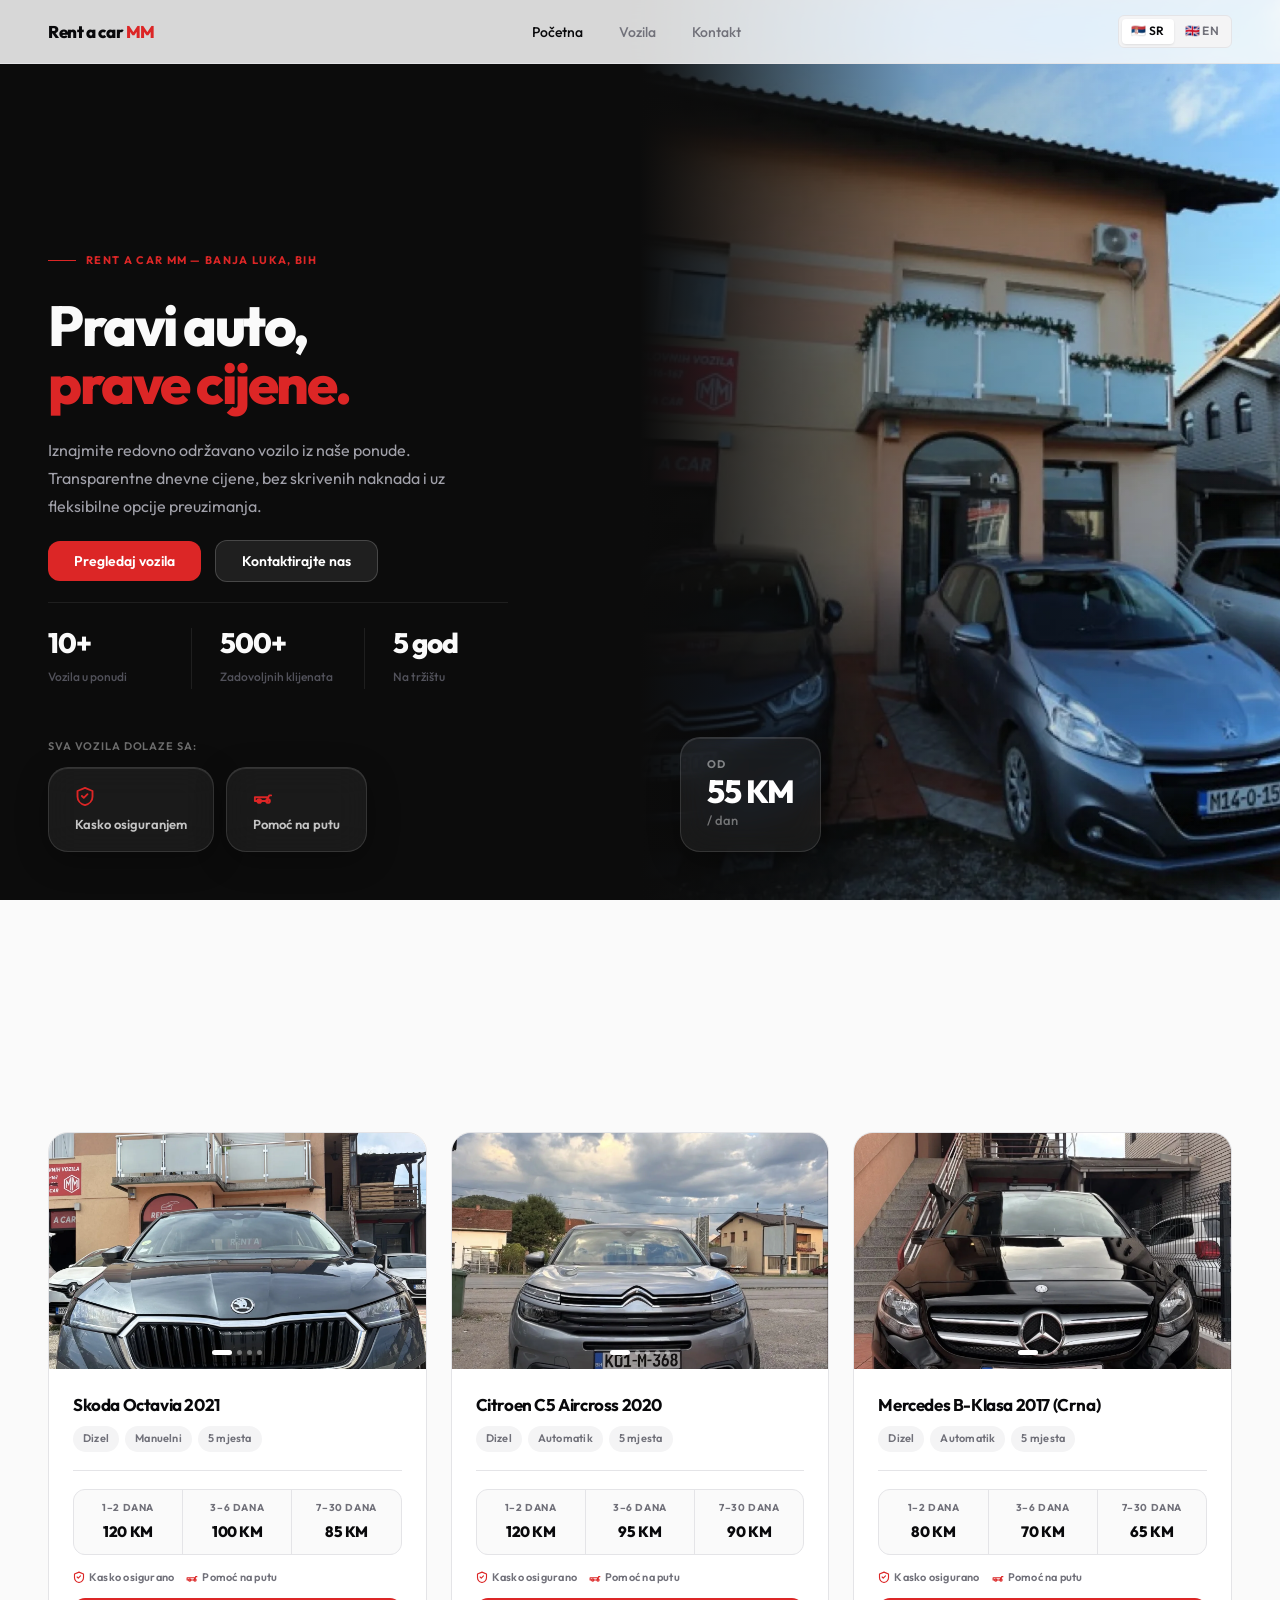
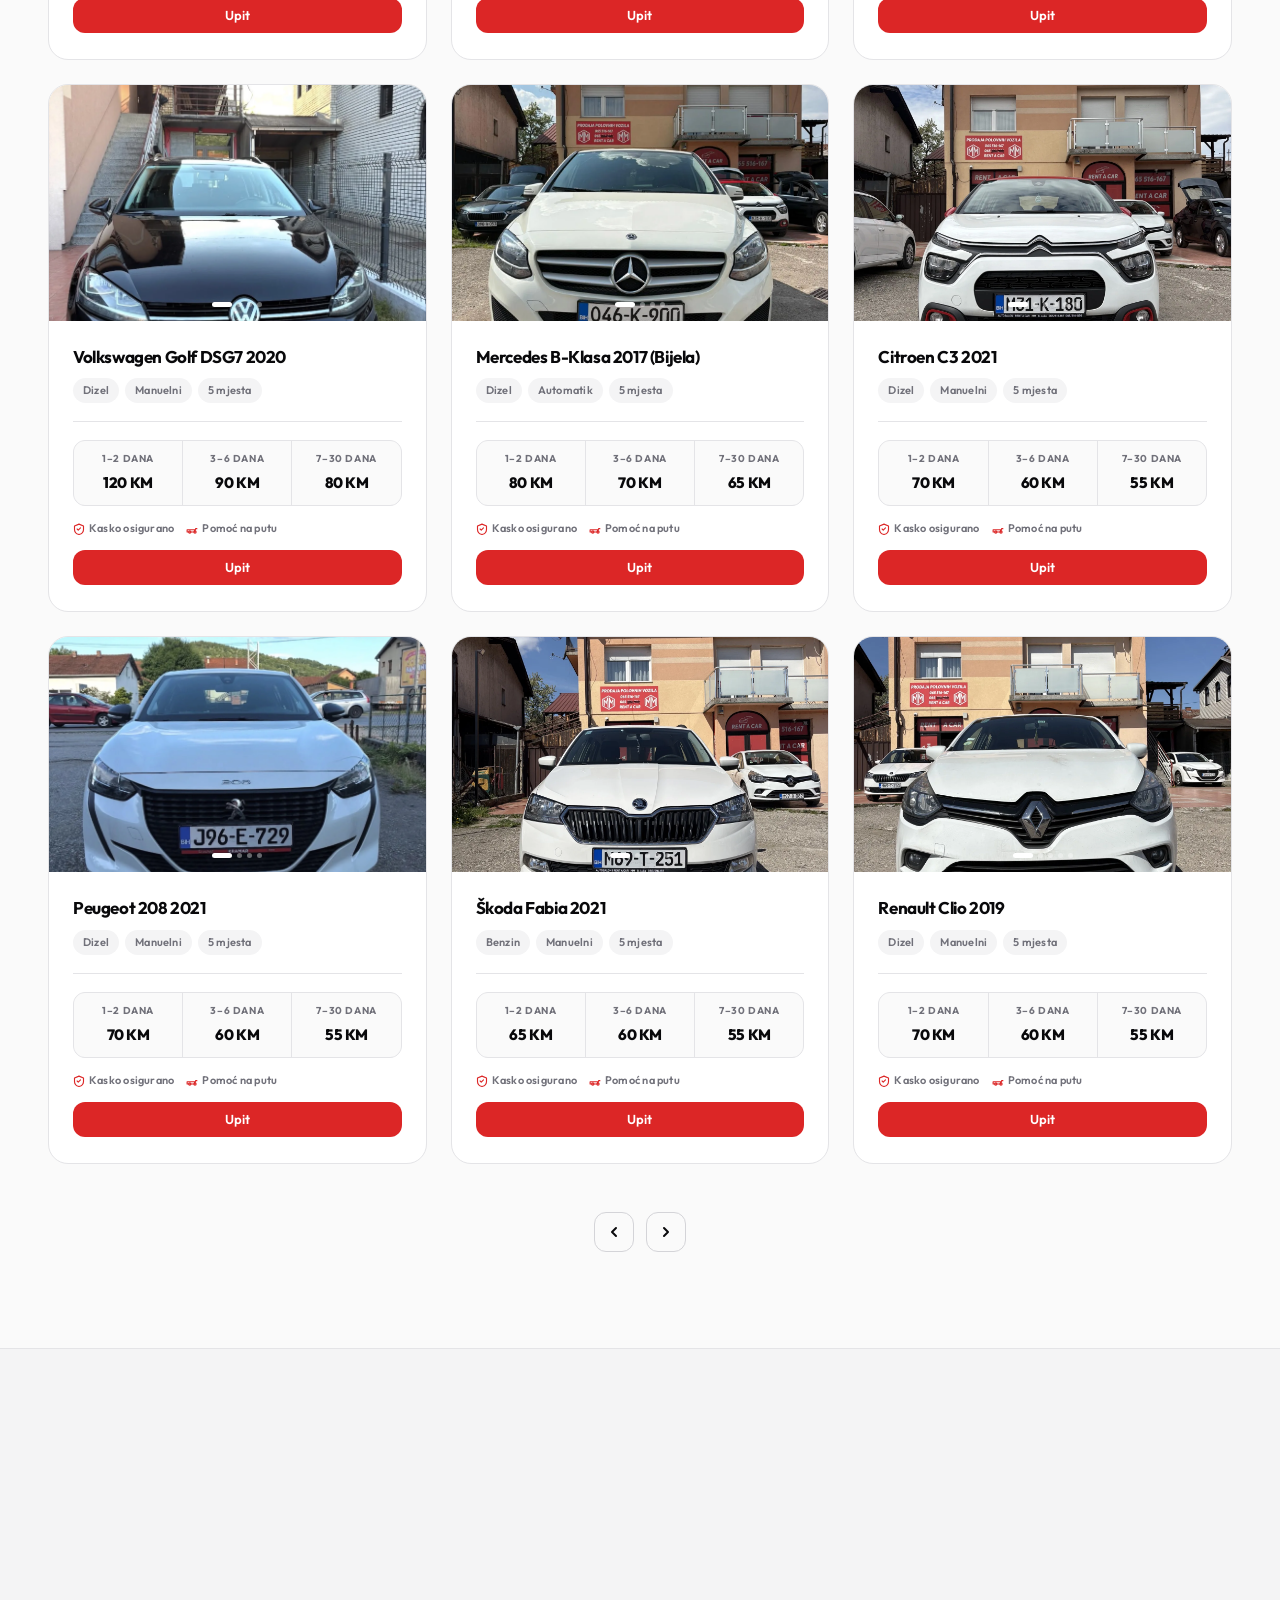
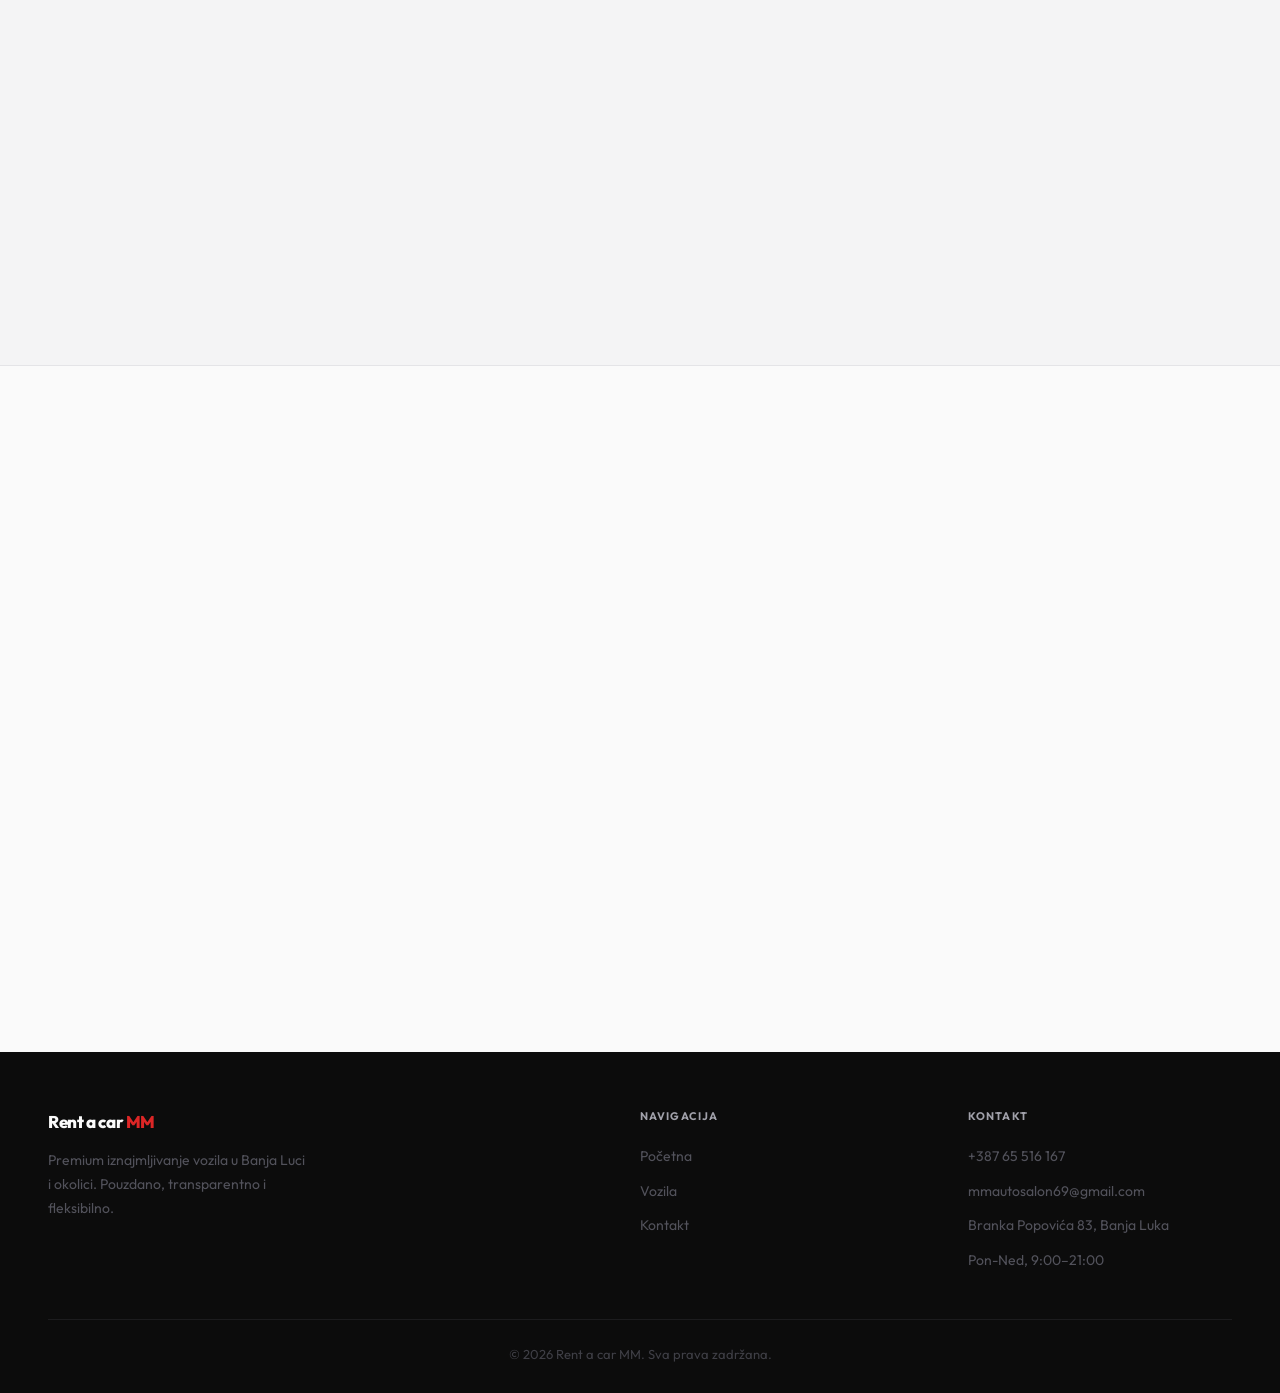
==== index.html @ f7a82578 "Optimization of the fonts. Added as a separate folder" ====
<!doctype html>
<html lang="sr">
  <head>
    <meta charset="UTF-8" />
    <meta name="viewport" content="width=device-width, initial-scale=1.0" />
    <title>Rent a car MM — Banja Luka</title>
    <link rel="icon" href="images/favicon.png" type="image/png" />
    <link rel="apple-touch-icon" href="images/favicon.png" />
    <link rel="preload" as="image" href="images/hero.webp" fetchpriority="high" />
    <meta name="description" content="Iznajmite auto u Banja Luci uz Rent a car MM. Pouzdana vozila, transparentne dnevne cijene, bez skrivenih naknada. Pozovite +387 65 516 167." />
    <meta name="robots" content="index, follow" />
    <link rel="canonical" href="https://milorad-kecman.github.io/rentacar/" />
    <meta property="og:type" content="website" />
    <meta property="og:url" content="https://milorad-kecman.github.io/rentacar/" />
    <meta property="og:title" content="Rent a car MM — Banja Luka" />
    <meta property="og:description" content="Iznajmite auto u Banja Luci. Pouzdana vozila, transparentne dnevne cijene, bez skrivenih naknada." />
    <meta property="og:image" content="https://milorad-kecman.github.io/rentacar/images/hero.jpg" />
    <meta property="og:image:width" content="1200" />
    <meta property="og:image:height" content="630" />
    <meta property="og:image:alt" content="Rent a car MM — Banja Luka" />
    <meta property="og:locale" content="sr_BA" />
    <meta name="twitter:card" content="summary_large_image" />
    <meta name="twitter:title" content="Rent a car MM — Banja Luka" />
    <meta name="twitter:description" content="Iznajmite auto u Banja Luci. Pouzdana vozila, transparentne dnevne cijene, bez skrivenih naknada." />
    <meta name="twitter:image" content="https://milorad-kecman.github.io/rentacar/images/hero.jpg" />
    <link rel="preload" as="font" type="font/woff2" href="fonts/outfit-latin.woff2" crossorigin />
    <link rel="preload" as="font" type="font/woff2" href="fonts/outfit-latin-ext.woff2" crossorigin />
    <link rel="stylesheet" href="style.css" />
    <script type="application/ld+json">
    {
      "@context": "https://schema.org",
      "@type": "LocalBusiness",
      "name": "Rent a car MM",
      "url": "https://milorad-kecman.github.io/rentacar/",
      "telephone": "+38765516167",
      "email": "mmautosalon69@gmail.com",
      "address": {
        "@type": "PostalAddress",
        "streetAddress": "Branka Popovića 83",
        "addressLocality": "Banja Luka",
        "addressCountry": "BA"
      },
      "openingHours": "Mo-Sa 08:00-20:00",
      "priceRange": "$$",
      "description": "Iznajmljivanje automobila u Banja Luci. Pouzdana vozila, transparentne dnevne cijene, bez skrivenih naknada."
    }
    </script>
  </head>
  <body>
    <!-- ============ NAVBAR ============ -->
    <nav class="navbar">
      <div class="container nav-inner">
        <a href="index.html" class="nav-logo">Rent a car <span>MM</span></a>

        <ul class="nav-links" id="navLinks">
          <li>
            <a href="index.html" class="active" data-i18n="nav_home">Početna</a>
          </li>
          <li><a href="#vozila" data-i18n="nav_cars">Vozila</a></li>
          <li><a href="#contact" data-i18n="nav_contact">Kontakt</a></li>
        </ul>

        <div class="nav-actions">
          <div class="lang-switcher" role="group" aria-label="Language / Jezik">
            <button class="lang-btn active" data-lang="sr" aria-pressed="true">
              🇷🇸 SR
            </button>
            <button class="lang-btn" data-lang="en" aria-pressed="false">
              🇬🇧 EN
            </button>
          </div>
          <button class="nav-toggle" id="navToggle" aria-label="Otvori meni">
            <span></span><span></span><span></span>
          </button>
        </div>
      </div>
    </nav>

    <!-- ============ HERO — SPLIT SCREEN ============ -->
    <section class="hero">
      <div class="hero-left">
        <div class="hero-content">
          <span class="hero-eyebrow" data-i18n="hero_eyebrow"
            >Rent a car MM — Banja Luka, BiH</span
          >
          <h1>
            <span data-i18n="hero_title_1">Pravi auto,</span><br />
            <em data-i18n="hero_title_2">prave cijene.</em>
          </h1>
          <p class="hero-desc" data-i18n="hero_desc">
            Iznajmite vozilo iz naše dobro održavane flote. Transparentne dnevne
            cijene, bez skrivenih naknada i uz fleksibilne opcije preuzimanja.
          </p>
          <div class="hero-actions">
            <a href="#vozila" class="btn btn-primary" data-i18n="hero_btn_fleet"
              >Pregledaj vozila</a
            >
            <a
              href="#contact"
              class="btn btn-ghost"
              data-i18n="hero_btn_contact"
              >Kontaktirajte nas</a
            >
          </div>
          <div class="hero-stats">
            <div class="stat-item">
              <strong>10+</strong>
              <span data-i18n="hero_stat_vehicles">Vozila u ponudi.</span>
            </div>
            <div class="stat-item">
              <strong>500+</strong>
              <span data-i18n="hero_stat_clients">Zadovoljnih klijenata</span>
            </div>
            <div class="stat-item">
              <strong>5 god</strong>
              <span data-i18n="hero_stat_experience">Na tržištu</span>
            </div>
          </div>
          <div class="hero-trust-badges">
            <p class="hero-trust-label" data-i18n="incl_label">
              Sva vozila dolaze sa:
            </p>
            <div class="hero-trust-cards">
              <div class="hero-trust-badge">
                <svg
                  viewBox="0 0 16 16"
                  fill="none"
                  stroke="currentColor"
                  stroke-width="1.5"
                  stroke-linecap="round"
                  stroke-linejoin="round"
                  aria-hidden="true"
                >
                  <path
                    d="M8 1.5L2 4v4.5c0 3.2 2.5 5.9 6 6.8 3.5-.9 6-3.6 6-6.8V4L8 1.5z"
                  />
                  <path d="M5.5 8l1.5 1.5 3-3" />
                </svg>
                <span data-i18n="incl_insurance">Kasko osiguranjem</span>
              </div>
              <div class="hero-trust-badge">
                <svg
                  viewBox="0 0 16 16"
                  fill="none"
                  stroke="currentColor"
                  stroke-width="1.5"
                  stroke-linecap="round"
                  stroke-linejoin="round"
                  aria-hidden="true"
                >
                  <circle cx="5" cy="12" r="1.5" />
                  <circle cx="12" cy="12" r="1.5" />
                  <path d="M1.5 9h10l.5 3H1.5V9z" />
                  <path d="M11.5 10.5L13 7.5h1.5" />
                </svg>
                <span data-i18n="incl_roadside">Pomoć na putu</span>
              </div>
            </div>
          </div>
        </div>
      </div>

      <div class="hero-right">
        <img
          src="images/hero.webp"
          alt="Premium vozila za iznajmljivanje"
          loading="eager"
          fetchpriority="high"
        />
        <div class="hero-right-overlay"></div>
        <div class="hero-badge">
          <span class="badge-from" data-i18n="hero_badge_from">od</span>
          <span class="badge-price">55 KM</span>
          <span class="badge-per" data-i18n="hero_badge_per">&nbsp;/ dan</span>
        </div>
      </div>
    </section>

    <!-- ============ FLEET — ALL VEHICLES ============ -->
    <section class="section featured" id="vozila">
      <div class="container">
        <div class="section-head" data-reveal>
          <div class="section-head-left">
            <span class="eyebrow" data-i18n="featured_eyebrow">Vozila</span>
            <h2 data-i18n="featured_heading">Naša vozila</h2>
          </div>
        </div>

        <div class="fleet-grid" id="featuredGrid">
          <!-- 1: Audi A4 -->
          <div class="car-card" data-tags="diesel manual">
            <div class="car-slider" data-slider>
              <img
                src="images/skoda-octavia/skoda_prednja.webp"
                alt="Skoda prednja"
                class="active"
                loading="lazy"
              />
              <img
                src="images/skoda-octavia/skoda_naslovna.webp"
                alt="Skoda naslovna"
                loading="lazy"
              />
              <img
                src="images/skoda-octavia/skoda_zadnja.webp"
                alt="Skoda zadnja"
                loading="lazy"
              />
              <img
                src="images/skoda-octavia/skoda_unutrasnjost.webp"
                alt="Skoda unutrašnjost"
                loading="lazy"
              />
              <button class="slider-btn prev" aria-label="Prethodna">
                &#8249;
              </button>
              <button class="slider-btn next" aria-label="Sljedeća">
                &#8250;
              </button>
              <div class="slider-dots">
                <button class="slider-dot active" aria-label="Slajd 1"></button>
                <button class="slider-dot" aria-label="Slajd 2"></button>
                <button class="slider-dot" aria-label="Slajd 3"></button>
                <button class="slider-dot" aria-label="Slajd 4"></button>
              </div>
            </div>
            <div class="car-body">
              <h3 class="car-name">Skoda Octavia 2021</h3>
              <div class="car-meta">
                <span class="car-tag" data-i18n="tag_diesel">Dizel</span>
                <span class="car-tag" data-i18n="tag_manual">Manuelni</span>
                <span class="car-tag" data-i18n="tag_seats">5 mjesta</span>
              </div>
              <div class="car-footer">
                <div class="car-pricing">
                  <div class="price-tier">
                    <span class="price-tier-days" data-i18n="price_1_2"
                      >1–2 dana</span
                    ><span class="price-tier-price">120 KM</span>
                  </div>
                  <div class="price-tier">
                    <span class="price-tier-days" data-i18n="price_3_6"
                      >3–6 dana</span
                    ><span class="price-tier-price">100 KM</span>
                  </div>
                  <div class="price-tier">
                    <span class="price-tier-days" data-i18n="price_7_30"
                      >7–30 dana</span
                    ><span class="price-tier-price">85 KM</span>
                  </div>
                </div>

                <div class="car-inclusions">
                  <span class="car-inclusion"
                    ><svg
                      viewBox="0 0 16 16"
                      fill="none"
                      stroke="currentColor"
                      stroke-width="1.5"
                      stroke-linecap="round"
                      stroke-linejoin="round"
                      aria-hidden="true"
                    >
                      <path
                        d="M8 1.5L2 4v4.5c0 3.2 2.5 5.9 6 6.8 3.5-.9 6-3.6 6-6.8V4L8 1.5z"
                      />
                      <path d="M5.5 8l1.5 1.5 3-3" /></svg
                    ><span data-i18n="vehicle_incl_insurance"
                      >Kasko osigurano</span
                    ></span
                  >
                  <span class="car-inclusion"
                    ><svg
                      viewBox="0 0 16 16"
                      fill="none"
                      stroke="currentColor"
                      stroke-width="1.5"
                      stroke-linecap="round"
                      stroke-linejoin="round"
                      aria-hidden="true"
                    >
                      <circle cx="5" cy="12" r="1.5" />
                      <circle cx="12" cy="12" r="1.5" />
                      <path d="M1.5 9h10l.5 3H1.5V9z" />
                      <path d="M11.5 10.5L13 7.5h1.5" /></svg
                    ><span data-i18n="incl_roadside">Pomoć na putu</span></span
                  >
                </div>
                <button
                  class="btn btn-primary inquire-btn"
                  data-car="Skoda Octavia 2021"
                  data-i18n="tag_inquiry"
                >
                  Upit
                </button>
              </div>
            </div>
          </div>

          <!-- 2: Citroen C5 Aircross -->
          <div class="car-card" data-tags="diesel automatic">
            <div class="car-slider" data-slider>
              <img
                src="images/citroen-c5-aircross/citroen-prednja.webp"
                alt="Citroen C5 Aircross prednja"
                class="active"
                loading="lazy"
              />
              <img
                src="images/citroen-c5-aircross/citroen-bocna.webp"
                alt="Citroen C5 Aircross bočna"
                loading="lazy"
              />
              <img
                src="images/citroen-c5-aircross/citroen-bocna2.webp"
                alt="Citroen C5 Aircross bočna 2"
                loading="lazy"
              />
              <img
                src="images/citroen-c5-aircross/citroen-zadnja.webp"
                alt="Citroen C5 Aircross zadnja"
                loading="lazy"
              />
              <img
                src="images/citroen-c5-aircross/citroen-unutrasnja.webp"
                alt="Citroen C5 Aircross unutrašnjost"
                loading="lazy"
              />
              <button class="slider-btn prev" aria-label="Prethodna">
                &#8249;
              </button>
              <button class="slider-btn next" aria-label="Sljedeća">
                &#8250;
              </button>
              <div class="slider-dots">
                <button class="slider-dot active" aria-label="Slajd 1"></button>
                <button class="slider-dot" aria-label="Slajd 2"></button>
                <button class="slider-dot" aria-label="Slajd 3"></button>
                <button class="slider-dot" aria-label="Slajd 4"></button>
                <button class="slider-dot" aria-label="Slajd 5"></button>
              </div>
            </div>
            <div class="car-body">
              <h3 class="car-name">Citroen C5 Aircross 2020</h3>
              <div class="car-meta">
                <span class="car-tag" data-i18n="tag_diesel">Dizel</span>
                <span class="car-tag" data-i18n="tag_automatic">Automatik</span>
                <span class="car-tag" data-i18n="tag_seats">5 mjesta</span>
              </div>
              <div class="car-footer">
                <div class="car-pricing">
                  <div class="price-tier">
                    <span class="price-tier-days" data-i18n="price_1_2"
                      >1–2 dana</span
                    ><span class="price-tier-price">120 KM</span>
                  </div>
                  <div class="price-tier">
                    <span class="price-tier-days" data-i18n="price_3_6"
                      >3–6 dana</span
                    ><span class="price-tier-price">95 KM</span>
                  </div>
                  <div class="price-tier">
                    <span class="price-tier-days" data-i18n="price_7_30"
                      >7–30 dana</span
                    ><span class="price-tier-price">90 KM</span>
                  </div>
                </div>

                <div class="car-inclusions">
                  <span class="car-inclusion"
                    ><svg
                      viewBox="0 0 16 16"
                      fill="none"
                      stroke="currentColor"
                      stroke-width="1.5"
                      stroke-linecap="round"
                      stroke-linejoin="round"
                      aria-hidden="true"
                    >
                      <path
                        d="M8 1.5L2 4v4.5c0 3.2 2.5 5.9 6 6.8 3.5-.9 6-3.6 6-6.8V4L8 1.5z"
                      />
                      <path d="M5.5 8l1.5 1.5 3-3" /></svg
                    ><span data-i18n="vehicle_incl_insurance"
                      >Kasko osigurano</span
                    ></span
                  >
                  <span class="car-inclusion"
                    ><svg
                      viewBox="0 0 16 16"
                      fill="none"
                      stroke="currentColor"
                      stroke-width="1.5"
                      stroke-linecap="round"
                      stroke-linejoin="round"
                      aria-hidden="true"
                    >
                      <circle cx="5" cy="12" r="1.5" />
                      <circle cx="12" cy="12" r="1.5" />
                      <path d="M1.5 9h10l.5 3H1.5V9z" />
                      <path d="M11.5 10.5L13 7.5h1.5" /></svg
                    ><span data-i18n="incl_roadside">Pomoć na putu</span></span
                  >
                </div>
                <button
                  class="btn btn-primary inquire-btn"
                  data-car="Citroen C5 Aircross 2020"
                  data-i18n="tag_inquiry"
                >
                  Upit
                </button>
              </div>
            </div>
          </div>

          <!-- 3: Mercedes B-Klasa -->
          <div class="car-card" data-tags="diesel automatic">
            <div class="car-slider" data-slider>
              <img
                src="images/mercedes-b-klasa-crna/mercedes-crna-naslovna.webp"
                alt="Mercedes B-Klasa naslovna"
                class="active"
                loading="lazy"
              />
              <img
                src="images/mercedes-b-klasa-crna/mercedes-crna-bocna.webp"
                alt="Mercedes B-Klasa bočna"
                loading="lazy"
              />
              <img
                src="images/mercedes-b-klasa-crna/mercedes-crna-zadnja.webp"
                alt="Mercedes B-Klasa zadnja"
                loading="lazy"
              />
              <img
                src="images/mercedes-b-klasa-crna/mercedes-crna-unutrasnjost.webp"
                alt="Mercedes B-Klasa unutrašnjost"
                loading="lazy"
              />
              <button class="slider-btn prev" aria-label="Prethodna">
                &#8249;
              </button>
              <button class="slider-btn next" aria-label="Sljedeća">
                &#8250;
              </button>
              <div class="slider-dots">
                <button class="slider-dot active" aria-label="Slajd 1"></button>
                <button class="slider-dot" aria-label="Slajd 2"></button>
                <button class="slider-dot" aria-label="Slajd 3"></button>
                <button class="slider-dot" aria-label="Slajd 4"></button>
              </div>
            </div>
            <div class="car-body">
              <h3 class="car-name">
                Mercedes B-Klasa 2017 (<span data-i18n="color_black">Crna</span
                >)
              </h3>
              <div class="car-meta">
                <span class="car-tag" data-i18n="tag_diesel">Dizel</span>
                <span class="car-tag" data-i18n="tag_automatic">Automatik</span>
                <span class="car-tag" data-i18n="tag_seats">5 mjesta</span>
              </div>
              <div class="car-footer">
                <div class="car-pricing">
                  <div class="price-tier">
                    <span class="price-tier-days" data-i18n="price_1_2"
                      >1–2 dana</span
                    ><span class="price-tier-price">80 KM</span>
                  </div>
                  <div class="price-tier">
                    <span class="price-tier-days" data-i18n="price_3_6"
                      >3–6 dana</span
                    ><span class="price-tier-price">70 KM</span>
                  </div>
                  <div class="price-tier">
                    <span class="price-tier-days" data-i18n="price_7_30"
                      >7–30 dana</span
                    ><span class="price-tier-price">65 KM</span>
                  </div>
                </div>

                <div class="car-inclusions">
                  <span class="car-inclusion"
                    ><svg
                      viewBox="0 0 16 16"
                      fill="none"
                      stroke="currentColor"
                      stroke-width="1.5"
                      stroke-linecap="round"
                      stroke-linejoin="round"
                      aria-hidden="true"
                    >
                      <path
                        d="M8 1.5L2 4v4.5c0 3.2 2.5 5.9 6 6.8 3.5-.9 6-3.6 6-6.8V4L8 1.5z"
                      />
                      <path d="M5.5 8l1.5 1.5 3-3" /></svg
                    ><span data-i18n="vehicle_incl_insurance"
                      >Kasko osigurano</span
                    ></span
                  >
                  <span class="car-inclusion"
                    ><svg
                      viewBox="0 0 16 16"
                      fill="none"
                      stroke="currentColor"
                      stroke-width="1.5"
                      stroke-linecap="round"
                      stroke-linejoin="round"
                      aria-hidden="true"
                    >
                      <circle cx="5" cy="12" r="1.5" />
                      <circle cx="12" cy="12" r="1.5" />
                      <path d="M1.5 9h10l.5 3H1.5V9z" />
                      <path d="M11.5 10.5L13 7.5h1.5" /></svg
                    ><span data-i18n="incl_roadside">Pomoć na putu</span></span
                  >
                </div>
                <button
                  class="btn btn-primary inquire-btn"
                  data-car="Mercedes B-Klasa 2017 (Crna)"
                  data-i18n="tag_inquiry"
                >
                  Upit
                </button>
              </div>
            </div>
          </div>

          <!-- 4: Volkswagen Golf -->
          <div class="car-card" data-tags="diesel manual">
            <div class="car-slider" data-slider>
              <img
                src="images/volkswagen-golf-dsg7/golf-prednja.webp"
                alt="VW Golf DSG7 prednja"
                class="active"
                loading="lazy"
              />
              <img
                src="images/volkswagen-golf-dsg7/golf-bocna.webp"
                alt="VW Golf DSG7 bočna"
                loading="lazy"
              />
              <img
                src="images/volkswagen-golf-dsg7/golf-zadnja.webp"
                alt="VW Golf DSG7 zadnja"
                loading="lazy"
              />
              <img
                src="images/volkswagen-golf-dsg7/golf-unutrasnjost.webp"
                alt="VW Golf DSG7 unutrašnjost"
                loading="lazy"
              />
              <button class="slider-btn prev" aria-label="Prethodna">
                &#8249;
              </button>
              <button class="slider-btn next" aria-label="Sljedeća">
                &#8250;
              </button>
              <div class="slider-dots">
                <button class="slider-dot active" aria-label="Slajd 1"></button>
                <button class="slider-dot" aria-label="Slajd 2"></button>
                <button class="slider-dot" aria-label="Slajd 3"></button>
                <button class="slider-dot" aria-label="Slajd 4"></button>
              </div>
            </div>
            <div class="car-body">
              <h3 class="car-name">Volkswagen Golf DSG7 2020</h3>
              <div class="car-meta">
                <span class="car-tag" data-i18n="tag_diesel">Dizel</span>
                <span class="car-tag" data-i18n="tag_manual">Manuelni</span>
                <span class="car-tag" data-i18n="tag_seats">5 mjesta</span>
              </div>
              <div class="car-footer">
                <div class="car-pricing">
                  <div class="price-tier">
                    <span class="price-tier-days" data-i18n="price_1_2"
                      >1–2 dana</span
                    ><span class="price-tier-price">120 KM</span>
                  </div>
                  <div class="price-tier">
                    <span class="price-tier-days" data-i18n="price_3_6"
                      >3–6 dana</span
                    ><span class="price-tier-price">90 KM</span>
                  </div>
                  <div class="price-tier">
                    <span class="price-tier-days" data-i18n="price_7_30"
                      >7–30 dana</span
                    ><span class="price-tier-price">80 KM</span>
                  </div>
                </div>

                <div class="car-inclusions">
                  <span class="car-inclusion"
                    ><svg
                      viewBox="0 0 16 16"
                      fill="none"
                      stroke="currentColor"
                      stroke-width="1.5"
                      stroke-linecap="round"
                      stroke-linejoin="round"
                      aria-hidden="true"
                    >
                      <path
                        d="M8 1.5L2 4v4.5c0 3.2 2.5 5.9 6 6.8 3.5-.9 6-3.6 6-6.8V4L8 1.5z"
                      />
                      <path d="M5.5 8l1.5 1.5 3-3" /></svg
                    ><span data-i18n="vehicle_incl_insurance"
                      >Kasko osigurano</span
                    ></span
                  >
                  <span class="car-inclusion"
                    ><svg
                      viewBox="0 0 16 16"
                      fill="none"
                      stroke="currentColor"
                      stroke-width="1.5"
                      stroke-linecap="round"
                      stroke-linejoin="round"
                      aria-hidden="true"
                    >
                      <circle cx="5" cy="12" r="1.5" />
                      <circle cx="12" cy="12" r="1.5" />
                      <path d="M1.5 9h10l.5 3H1.5V9z" />
                      <path d="M11.5 10.5L13 7.5h1.5" /></svg
                    ><span data-i18n="incl_roadside">Pomoć na putu</span></span
                  >
                </div>
                <button
                  class="btn btn-primary inquire-btn"
                  data-car="Volkswagen Golf DSG7 2020"
                  data-i18n="tag_inquiry"
                >
                  Upit
                </button>
              </div>
            </div>
          </div>

          <!-- 5: Mercedes B-Klasa (Bijela) -->
          <div class="car-card" data-tags="diesel automatic">
            <div class="car-slider" data-slider>
              <img
                src="images/mercedes-b-klasa-bijela/mercedes-b-klasa-bijela-naslovna.webp"
                alt="Mercedes B-Klasa bijela naslovna"
                class="active"
                loading="lazy"
              />
              <img
                src="images/mercedes-b-klasa-bijela/mercedes-b-klasa-bijela-bocna.webp"
                alt="Mercedes B-Klasa bijela bočna"
                loading="lazy"
              />
              <img
                src="images/mercedes-b-klasa-bijela/mercedes-b-klasa-bijela-zadnja.webp"
                alt="Mercedes B-Klasa bijela zadnja"
                loading="lazy"
              />
              <img
                src="images/mercedes-b-klasa-bijela/mercedes-b-klasa-bijela-unutrasnjost.webp"
                alt="Mercedes B-Klasa bijela unutrašnjost"
                loading="lazy"
              />
              <button class="slider-btn prev" aria-label="Prethodna">
                &#8249;
              </button>
              <button class="slider-btn next" aria-label="Sljedeća">
                &#8250;
              </button>
              <div class="slider-dots">
                <button class="slider-dot active" aria-label="Slajd 1"></button>
                <button class="slider-dot" aria-label="Slajd 2"></button>
                <button class="slider-dot" aria-label="Slajd 3"></button>
                <button class="slider-dot" aria-label="Slajd 4"></button>
              </div>
            </div>
            <div class="car-body">
              <h3 class="car-name">
                Mercedes B-Klasa 2017 (<span data-i18n="color_white"
                  >Bijela</span
                >)
              </h3>
              <div class="car-meta">
                <span class="car-tag" data-i18n="tag_diesel">Dizel</span>
                <span class="car-tag" data-i18n="tag_automatic">Automatik</span>
                <span class="car-tag" data-i18n="tag_seats">5 mjesta</span>
              </div>
              <div class="car-footer">
                <div class="car-pricing">
                  <div class="price-tier">
                    <span class="price-tier-days" data-i18n="price_1_2"
                      >1–2 dana</span
                    ><span class="price-tier-price">80 KM</span>
                  </div>
                  <div class="price-tier">
                    <span class="price-tier-days" data-i18n="price_3_6"
                      >3–6 dana</span
                    ><span class="price-tier-price">70 KM</span>
                  </div>
                  <div class="price-tier">
                    <span class="price-tier-days" data-i18n="price_7_30"
                      >7–30 dana</span
                    ><span class="price-tier-price">65 KM</span>
                  </div>
                </div>

                <div class="car-inclusions">
                  <span class="car-inclusion"
                    ><svg
                      viewBox="0 0 16 16"
                      fill="none"
                      stroke="currentColor"
                      stroke-width="1.5"
                      stroke-linecap="round"
                      stroke-linejoin="round"
                      aria-hidden="true"
                    >
                      <path
                        d="M8 1.5L2 4v4.5c0 3.2 2.5 5.9 6 6.8 3.5-.9 6-3.6 6-6.8V4L8 1.5z"
                      />
                      <path d="M5.5 8l1.5 1.5 3-3" /></svg
                    ><span data-i18n="vehicle_incl_insurance"
                      >Kasko osigurano</span
                    ></span
                  >
                  <span class="car-inclusion"
                    ><svg
                      viewBox="0 0 16 16"
                      fill="none"
                      stroke="currentColor"
                      stroke-width="1.5"
                      stroke-linecap="round"
                      stroke-linejoin="round"
                      aria-hidden="true"
                    >
                      <circle cx="5" cy="12" r="1.5" />
                      <circle cx="12" cy="12" r="1.5" />
                      <path d="M1.5 9h10l.5 3H1.5V9z" />
                      <path d="M11.5 10.5L13 7.5h1.5" /></svg
                    ><span data-i18n="incl_roadside">Pomoć na putu</span></span
                  >
                </div>
                <button
                  class="btn btn-primary inquire-btn"
                  data-car="Mercedes B-Klasa 2017 (Bijela)"
                  data-i18n="tag_inquiry"
                >
                  Upit
                </button>
              </div>
            </div>
          </div>

          <!-- 6: Citroen C3 -->
          <div class="car-card" data-tags="diesel manual">
            <div class="car-slider" data-slider>
              <img
                src="images/citroen-c3/citreon-c3-naslovna.webp"
                alt="Citroen C3 naslovna"
                class="active"
                loading="lazy"
              />
              <img
                src="images/citroen-c3/citreon-c3-prednja.webp"
                alt="Citroen C3 prednja"
                loading="lazy"
              />
              <img
                src="images/citroen-c3/citreon-c3-bocna.webp"
                alt="Citroen C3 bočna"
                loading="lazy"
              />
              <img
                src="images/citroen-c3/citreon-c3-bocna2.webp"
                alt="Citroen C3 bočna 2"
                loading="lazy"
              />
              <img
                src="images/citroen-c3/citreon-c3-zadnja.webp"
                alt="Citroen C3 zadnja"
                loading="lazy"
              />
              <img
                src="images/citroen-c3/citroen-c3-unutrasnja.webp"
                alt="Citroen C3 unutrašnjost"
                loading="lazy"
              />
              <button class="slider-btn prev" aria-label="Prethodna">
                &#8249;
              </button>
              <button class="slider-btn next" aria-label="Sljedeća">
                &#8250;
              </button>
              <div class="slider-dots">
                <button class="slider-dot active" aria-label="Slajd 1"></button>
                <button class="slider-dot" aria-label="Slajd 2"></button>
                <button class="slider-dot" aria-label="Slajd 3"></button>
                <button class="slider-dot" aria-label="Slajd 4"></button>
                <button class="slider-dot" aria-label="Slajd 5"></button>
                <button class="slider-dot" aria-label="Slajd 6"></button>
              </div>
            </div>
            <div class="car-body">
              <h3 class="car-name">Citroen C3 2021</h3>
              <div class="car-meta">
                <span class="car-tag" data-i18n="tag_diesel">Dizel</span>
                <span class="car-tag" data-i18n="tag_manual">Manuelni</span>
                <span class="car-tag" data-i18n="tag_seats">5 mjesta</span>
              </div>
              <div class="car-footer">
                <div class="car-pricing">
                  <div class="price-tier">
                    <span class="price-tier-days" data-i18n="price_1_2"
                      >1–2 dana</span
                    ><span class="price-tier-price">70 KM</span>
                  </div>
                  <div class="price-tier">
                    <span class="price-tier-days" data-i18n="price_3_6"
                      >3–6 dana</span
                    ><span class="price-tier-price">60 KM</span>
                  </div>
                  <div class="price-tier">
                    <span class="price-tier-days" data-i18n="price_7_30"
                      >7–30 dana</span
                    ><span class="price-tier-price">55 KM</span>
                  </div>
                </div>

                <div class="car-inclusions">
                  <span class="car-inclusion"
                    ><svg
                      viewBox="0 0 16 16"
                      fill="none"
                      stroke="currentColor"
                      stroke-width="1.5"
                      stroke-linecap="round"
                      stroke-linejoin="round"
                      aria-hidden="true"
                    >
                      <path
                        d="M8 1.5L2 4v4.5c0 3.2 2.5 5.9 6 6.8 3.5-.9 6-3.6 6-6.8V4L8 1.5z"
                      />
                      <path d="M5.5 8l1.5 1.5 3-3" /></svg
                    ><span data-i18n="vehicle_incl_insurance"
                      >Kasko osigurano</span
                    ></span
                  >
                  <span class="car-inclusion"
                    ><svg
                      viewBox="0 0 16 16"
                      fill="none"
                      stroke="currentColor"
                      stroke-width="1.5"
                      stroke-linecap="round"
                      stroke-linejoin="round"
                      aria-hidden="true"
                    >
                      <circle cx="5" cy="12" r="1.5" />
                      <circle cx="12" cy="12" r="1.5" />
                      <path d="M1.5 9h10l.5 3H1.5V9z" />
                      <path d="M11.5 10.5L13 7.5h1.5" /></svg
                    ><span data-i18n="incl_roadside">Pomoć na putu</span></span
                  >
                </div>
                <button
                  class="btn btn-primary inquire-btn"
                  data-car="Citroen C3 2021"
                  data-i18n="tag_inquiry"
                >
                  Upit
                </button>
              </div>
            </div>
          </div>

          <!-- 7: Peugeot 208 -->
          <div class="car-card" data-tags="diesel manual">
            <div class="car-slider" data-slider>
              <img
                src="images/peugeot-208/peugeot-naslovna.webp"
                alt="Peugeot 208 naslovna"
                class="active"
                loading="lazy"
              />
              <img
                src="images/peugeot-208/peugeot-bocna.webp"
                alt="Peugeot 208 bočna"
                loading="lazy"
              />
              <img
                src="images/peugeot-208/peugeot-zadnja.webp"
                alt="Peugeot 208 zadnja"
                loading="lazy"
              />
              <img
                src="images/peugeot-208/peugeot-unutrasnjost.webp"
                alt="Peugeot 208 unutrašnjost"
                loading="lazy"
              />
              <button class="slider-btn prev" aria-label="Prethodna">
                &#8249;
              </button>
              <button class="slider-btn next" aria-label="Sljedeća">
                &#8250;
              </button>
              <div class="slider-dots">
                <button class="slider-dot active" aria-label="Slajd 1"></button>
                <button class="slider-dot" aria-label="Slajd 2"></button>
                <button class="slider-dot" aria-label="Slajd 3"></button>
                <button class="slider-dot" aria-label="Slajd 4"></button>
              </div>
            </div>
            <div class="car-body">
              <h3 class="car-name">Peugeot 208 2021</h3>
              <div class="car-meta">
                <span class="car-tag" data-i18n="tag_diesel">Dizel</span>
                <span class="car-tag" data-i18n="tag_manual">Manuelni</span>
                <span class="car-tag" data-i18n="tag_seats">5 mjesta</span>
              </div>
              <div class="car-footer">
                <div class="car-pricing">
                  <div class="price-tier">
                    <span class="price-tier-days" data-i18n="price_1_2"
                      >1–2 dana</span
                    ><span class="price-tier-price">70 KM</span>
                  </div>
                  <div class="price-tier">
                    <span class="price-tier-days" data-i18n="price_3_6"
                      >3–6 dana</span
                    ><span class="price-tier-price">60 KM</span>
                  </div>
                  <div class="price-tier">
                    <span class="price-tier-days" data-i18n="price_7_30"
                      >7–30 dana</span
                    ><span class="price-tier-price">55 KM</span>
                  </div>
                </div>

                <div class="car-inclusions">
                  <span class="car-inclusion"
                    ><svg
                      viewBox="0 0 16 16"
                      fill="none"
                      stroke="currentColor"
                      stroke-width="1.5"
                      stroke-linecap="round"
                      stroke-linejoin="round"
                      aria-hidden="true"
                    >
                      <path
                        d="M8 1.5L2 4v4.5c0 3.2 2.5 5.9 6 6.8 3.5-.9 6-3.6 6-6.8V4L8 1.5z"
                      />
                      <path d="M5.5 8l1.5 1.5 3-3" /></svg
                    ><span data-i18n="vehicle_incl_insurance"
                      >Kasko osigurano</span
                    ></span
                  >
                  <span class="car-inclusion"
                    ><svg
                      viewBox="0 0 16 16"
                      fill="none"
                      stroke="currentColor"
                      stroke-width="1.5"
                      stroke-linecap="round"
                      stroke-linejoin="round"
                      aria-hidden="true"
                    >
                      <circle cx="5" cy="12" r="1.5" />
                      <circle cx="12" cy="12" r="1.5" />
                      <path d="M1.5 9h10l.5 3H1.5V9z" />
                      <path d="M11.5 10.5L13 7.5h1.5" /></svg
                    ><span data-i18n="incl_roadside">Pomoć na putu</span></span
                  >
                </div>
                <button
                  class="btn btn-primary inquire-btn"
                  data-car="Peugeot 208 2021"
                  data-i18n="tag_inquiry"
                >
                  Upit
                </button>
              </div>
            </div>
          </div>

          <!-- 8: Škoda Fabia -->
          <div class="car-card" data-tags="petrol manual">
            <div class="car-slider" data-slider>
              <img
                src="images/skoda-fabia/fabia-naslovna.webp"
                alt="Škoda Fabia naslovna"
                class="active"
                loading="lazy"
              />
              <img
                src="images/skoda-fabia/fabia-bocna.webp"
                alt="Škoda Fabia bočna"
                loading="lazy"
              />
              <img
                src="images/skoda-fabia/fabia-bocna2.webp"
                alt="Škoda Fabia bočna 2"
                loading="lazy"
              />
              <img
                src="images/skoda-fabia/fabia-zadnja.webp"
                alt="Škoda Fabia zadnja"
                loading="lazy"
              />
              <img
                src="images/skoda-fabia/fabia-unutrasnja.webp"
                alt="Škoda Fabia unutrašnjost"
                loading="lazy"
              />
              <button class="slider-btn prev" aria-label="Prethodna">
                &#8249;
              </button>
              <button class="slider-btn next" aria-label="Sljedeća">
                &#8250;
              </button>
              <div class="slider-dots">
                <button class="slider-dot active" aria-label="Slajd 1"></button>
                <button class="slider-dot" aria-label="Slajd 2"></button>
                <button class="slider-dot" aria-label="Slajd 3"></button>
                <button class="slider-dot" aria-label="Slajd 4"></button>
                <button class="slider-dot" aria-label="Slajd 5"></button>
              </div>
            </div>
            <div class="car-body">
              <h3 class="car-name">Škoda Fabia 2021</h3>
              <div class="car-meta">
                <span class="car-tag" data-i18n="tag_petrol">Benzin</span>
                <span class="car-tag" data-i18n="tag_manual">Manuelni</span>
                <span class="car-tag" data-i18n="tag_seats">5 mjesta</span>
              </div>
              <div class="car-footer">
                <div class="car-pricing">
                  <div class="price-tier">
                    <span class="price-tier-days" data-i18n="price_1_2"
                      >1–2 dana</span
                    ><span class="price-tier-price">65 KM</span>
                  </div>
                  <div class="price-tier">
                    <span class="price-tier-days" data-i18n="price_3_6"
                      >3–6 dana</span
                    ><span class="price-tier-price">60 KM</span>
                  </div>
                  <div class="price-tier">
                    <span class="price-tier-days" data-i18n="price_7_30"
                      >7–30 dana</span
                    ><span class="price-tier-price">55 KM</span>
                  </div>
                </div>

                <div class="car-inclusions">
                  <span class="car-inclusion"
                    ><svg
                      viewBox="0 0 16 16"
                      fill="none"
                      stroke="currentColor"
                      stroke-width="1.5"
                      stroke-linecap="round"
                      stroke-linejoin="round"
                      aria-hidden="true"
                    >
                      <path
                        d="M8 1.5L2 4v4.5c0 3.2 2.5 5.9 6 6.8 3.5-.9 6-3.6 6-6.8V4L8 1.5z"
                      />
                      <path d="M5.5 8l1.5 1.5 3-3" /></svg
                    ><span data-i18n="vehicle_incl_insurance"
                      >Kasko osigurano</span
                    ></span
                  >
                  <span class="car-inclusion"
                    ><svg
                      viewBox="0 0 16 16"
                      fill="none"
                      stroke="currentColor"
                      stroke-width="1.5"
                      stroke-linecap="round"
                      stroke-linejoin="round"
                      aria-hidden="true"
                    >
                      <circle cx="5" cy="12" r="1.5" />
                      <circle cx="12" cy="12" r="1.5" />
                      <path d="M1.5 9h10l.5 3H1.5V9z" />
                      <path d="M11.5 10.5L13 7.5h1.5" /></svg
                    ><span data-i18n="incl_roadside">Pomoć na putu</span></span
                  >
                </div>
                <button
                  class="btn btn-primary inquire-btn"
                  data-car="Škoda Fabia 2021"
                  data-i18n="tag_inquiry"
                >
                  Upit
                </button>
              </div>
            </div>
          </div>

          <!-- 9: Renault Clio -->
          <div class="car-card" data-tags="diesel manual">
            <div class="car-slider" data-slider>
              <img
                src="images/renault-clio/renault-naslovna.webp"
                alt="Renault Clio naslovna"
                class="active"
                loading="lazy"
              />
              <img
                src="images/renault-clio/renault-bocna.webp"
                alt="Renault Clio bočna"
                loading="lazy"
              />
              <img
                src="images/renault-clio/reanult-bocna2.webp"
                alt="Renault Clio bočna 2"
                loading="lazy"
              />
              <img
                src="images/renault-clio/renault-zadnja.webp"
                alt="Renault Clio zadnja"
                loading="lazy"
              />
              <img
                src="images/renault-clio/renault-unutrasnjost.webp"
                alt="Renault Clio unutrašnjost"
                loading="lazy"
              />
              <button class="slider-btn prev" aria-label="Prethodna">
                &#8249;
              </button>
              <button class="slider-btn next" aria-label="Sljedeća">
                &#8250;
              </button>
              <div class="slider-dots">
                <button class="slider-dot active" aria-label="Slajd 1"></button>
                <button class="slider-dot" aria-label="Slajd 2"></button>
                <button class="slider-dot" aria-label="Slajd 3"></button>
                <button class="slider-dot" aria-label="Slajd 4"></button>
                <button class="slider-dot" aria-label="Slajd 5"></button>
              </div>
            </div>
            <div class="car-body">
              <h3 class="car-name">Renault Clio 2019</h3>
              <div class="car-meta">
                <span class="car-tag" data-i18n="tag_diesel">Dizel</span>
                <span class="car-tag" data-i18n="tag_manual">Manuelni</span>
                <span class="car-tag" data-i18n="tag_seats">5 mjesta</span>
              </div>
              <div class="car-footer">
                <div class="car-pricing">
                  <div class="price-tier">
                    <span class="price-tier-days" data-i18n="price_1_2"
                      >1–2 dana</span
                    ><span class="price-tier-price">70 KM</span>
                  </div>
                  <div class="price-tier">
                    <span class="price-tier-days" data-i18n="price_3_6"
                      >3–6 dana</span
                    ><span class="price-tier-price">60 KM</span>
                  </div>
                  <div class="price-tier">
                    <span class="price-tier-days" data-i18n="price_7_30"
                      >7–30 dana</span
                    ><span class="price-tier-price">55 KM</span>
                  </div>
                </div>

                <div class="car-inclusions">
                  <span class="car-inclusion"
                    ><svg
                      viewBox="0 0 16 16"
                      fill="none"
                      stroke="currentColor"
                      stroke-width="1.5"
                      stroke-linecap="round"
                      stroke-linejoin="round"
                      aria-hidden="true"
                    >
                      <path
                        d="M8 1.5L2 4v4.5c0 3.2 2.5 5.9 6 6.8 3.5-.9 6-3.6 6-6.8V4L8 1.5z"
                      />
                      <path d="M5.5 8l1.5 1.5 3-3" /></svg
                    ><span data-i18n="vehicle_incl_insurance"
                      >Kasko osigurano</span
                    ></span
                  >
                  <span class="car-inclusion"
                    ><svg
                      viewBox="0 0 16 16"
                      fill="none"
                      stroke="currentColor"
                      stroke-width="1.5"
                      stroke-linecap="round"
                      stroke-linejoin="round"
                      aria-hidden="true"
                    >
                      <circle cx="5" cy="12" r="1.5" />
                      <circle cx="12" cy="12" r="1.5" />
                      <path d="M1.5 9h10l.5 3H1.5V9z" />
                      <path d="M11.5 10.5L13 7.5h1.5" /></svg
                    ><span data-i18n="incl_roadside">Pomoć na putu</span></span
                  >
                </div>
                <button
                  class="btn btn-primary inquire-btn"
                  data-car="Renault Clio 2019"
                  data-i18n="tag_inquiry"
                >
                  Upit
                </button>
              </div>
            </div>
          </div>
        </div>

        <!-- Pagination -->
        <div class="fleet-pagination" id="fleetPagination">
          <button
            class="fleet-page-btn"
            id="fleetPrev"
            aria-label="Prethodna stranica"
          >
            <svg
              width="16"
              height="16"
              viewBox="0 0 16 16"
              fill="none"
              stroke="currentColor"
              stroke-width="2"
              stroke-linecap="round"
              stroke-linejoin="round"
              aria-hidden="true"
            >
              <path d="M10 4L6 8l4 4" />
            </svg>
          </button>
          <div class="fleet-page-nums" id="fleetPageNums"></div>
          <button
            class="fleet-page-btn"
            id="fleetNext"
            aria-label="Sljedeća stranica"
          >
            <svg
              width="16"
              height="16"
              viewBox="0 0 16 16"
              fill="none"
              stroke="currentColor"
              stroke-width="2"
              stroke-linecap="round"
              stroke-linejoin="round"
              aria-hidden="true"
            >
              <path d="M6 4l4 4-4 4" />
            </svg>
          </button>
        </div>
      </div>
    </section>

    <!-- ============ WHY US ============ -->
    <section class="section why-us" id="o-nama">
      <div class="container">
        <div class="why-us-inner">
          <div class="why-us-left" data-reveal>
            <span class="eyebrow" data-i18n="why_eyebrow">Zašto mi</span>
            <h2 data-i18n="why_heading">Vozite bez brige.</h2>
            <p data-i18n="why_desc">
              Naš tim brine o svakom detalju kako bi vaše iskustvo
              iznajmljivanja bilo jednostavno, pouzdano i ugodno.
            </p>
            <a href="#vozila" class="btn btn-dark" data-i18n="why_btn"
              >Odaberi vozilo</a
            >
          </div>

          <div class="feature-list">
            <div class="feature-item" data-reveal data-reveal-delay="1">
              <div class="feature-icon">
                <svg
                  viewBox="0 0 20 20"
                  fill="none"
                  stroke="currentColor"
                  stroke-width="1.5"
                  stroke-linecap="round"
                  stroke-linejoin="round"
                  aria-hidden="true"
                >
                  <rect x="2" y="2" width="7" height="7" rx="1" />
                  <rect x="11" y="2" width="7" height="7" rx="1" />
                  <rect x="2" y="11" width="7" height="7" rx="1" />
                  <rect x="11" y="11" width="7" height="7" rx="1" />
                </svg>
              </div>
              <div class="feature-text">
                <h4 data-i18n="why_f1_h">Širok izbor vozila</h4>
                <p data-i18n="why_f1_p">
                  Više od 10 vozila, od ekonomičnih gradskih automobila do
                  premium vozila za svaku potrebu.
                </p>
              </div>
            </div>

            <div class="feature-item" data-reveal data-reveal-delay="2">
              <div class="feature-icon">
                <svg
                  viewBox="0 0 20 20"
                  fill="none"
                  stroke="currentColor"
                  stroke-width="1.5"
                  stroke-linecap="round"
                  stroke-linejoin="round"
                  aria-hidden="true"
                >
                  <path
                    d="M10.5 2.5L17 9a1.5 1.5 0 010 2.12l-5.38 5.38A1.5 1.5 0 019.5 17L3 10.5V3.5a1 1 0 011-1h6.5z"
                  />
                  <circle
                    cx="6"
                    cy="7"
                    r="1"
                    fill="currentColor"
                    stroke="none"
                  />
                </svg>
              </div>
              <div class="feature-text">
                <h4 data-i18n="why_f2_h">Transparentne cijene</h4>
                <p data-i18n="why_f2_p">
                  Bez skrivenih naknada. Šta vidite u ponudi, to i plaćate —
                  jasno, pošteno i bez iznenađenja.
                </p>
              </div>
            </div>

            <div class="feature-item" data-reveal data-reveal-delay="3">
              <div class="feature-icon">
                <svg
                  viewBox="0 0 20 20"
                  fill="none"
                  stroke="currentColor"
                  stroke-width="1.5"
                  stroke-linecap="round"
                  stroke-linejoin="round"
                  aria-hidden="true"
                >
                  <path
                    d="M10 2a4.5 4.5 0 014.5 4.5c0 3.5-4.5 9-4.5 9S5.5 10 5.5 6.5A4.5 4.5 0 0110 2z"
                  />
                  <circle cx="10" cy="6.5" r="1.8" />
                </svg>
              </div>
              <div class="feature-text">
                <h4 data-i18n="why_f3_h">Fleksibilno preuzimanje</h4>
                <p data-i18n="why_f3_p">
                  Preuzimanje i vraćanje na više lokacija. Prilagođavamo se
                  vašem rasporedu.
                </p>
              </div>
            </div>

            <div class="feature-item" data-reveal data-reveal-delay="4">
              <div class="feature-icon">
                <svg
                  viewBox="0 0 20 20"
                  fill="none"
                  stroke="currentColor"
                  stroke-width="1.5"
                  stroke-linecap="round"
                  stroke-linejoin="round"
                  aria-hidden="true"
                >
                  <path
                    d="M10 2L3 5v5.5c0 4 3.13 7.35 7 8.5 3.87-1.15 7-4.5 7-8.5V5L10 2z"
                  />
                  <path d="M7 10l2 2 4-4" />
                </svg>
              </div>
              <div class="feature-text">
                <h4 data-i18n="why_f4_h">Redovno održavana vozila</h4>
                <p data-i18n="why_f4_p">
                  Svako vozilo prolazi redovne tehničke preglede. Vozite s
                  povjerenjem svaki put.
                </p>
              </div>
            </div>
          </div>
        </div>
      </div>
    </section>

    <!-- ============ CONTACT ============ -->
    <section class="section contact" id="contact">
      <div class="container">
        <div class="contact-grid">
          <div class="contact-info" data-reveal>
            <span class="eyebrow" data-i18n="contact_eyebrow">Kontakt</span>
            <h2 data-i18n="contact_heading">Pišite nam.</h2>
            <p data-i18n="contact_desc">
              Naš tim je dostupan od ponedjeljka do subote, 8h&ndash;20h.
              Slobodno nas pozovite ili pošaljite poruku.
            </p>
            <div class="contact-details">
              <div class="contact-detail">
                <div class="contact-icon">
                  <svg
                    viewBox="0 0 18 18"
                    fill="none"
                    stroke="currentColor"
                    stroke-width="1.5"
                    stroke-linecap="round"
                    stroke-linejoin="round"
                    aria-hidden="true"
                  >
                    <path
                      d="M3 3.5C3 2.67 3.67 2 4.5 2h1.72a1 1 0 01.96.73l.8 2.82a1 1 0 01-.23 1L6.7 7.55a10.1 10.1 0 004.75 4.75l1-.92a1 1 0 011-.23l2.82.8a1 1 0 01.73.96V14.5c0 .83-.67 1.5-1.5 1.5A12.5 12.5 0 013 3.5z"
                    />
                  </svg>
                </div>
                <div class="contact-detail-text">
                  <strong data-i18n="contact_lbl_phone">Telefon</strong>
                  <a href="tel:+38765516167">+387 65 516 167</a>
                </div>
              </div>

              <div class="contact-detail">
                <div class="contact-icon">
                  <svg
                    viewBox="0 0 18 18"
                    fill="none"
                    stroke="currentColor"
                    stroke-width="1.5"
                    stroke-linecap="round"
                    stroke-linejoin="round"
                    aria-hidden="true"
                  >
                    <rect x="2" y="4" width="14" height="10" rx="1.5" />
                    <path d="M2 5.5l7 4.5 7-4.5" />
                  </svg>
                </div>
                <div class="contact-detail-text">
                  <strong data-i18n="contact_lbl_email">E-mail</strong>
                  <a href="mailto:mmautosalon69@gmail.com"
                    >mmautosalon69@gmail.com</a
                  >
                </div>
              </div>

              <a
                class="contact-detail contact-detail--link"
                href="https://maps.google.com/?q=Branka+Popovića+83,+Banja+Luka,+BiH"
                target="_blank"
                rel="noopener noreferrer"
              >
                <div class="contact-icon">
                  <svg
                    viewBox="0 0 18 18"
                    fill="none"
                    stroke="currentColor"
                    stroke-width="1.5"
                    stroke-linecap="round"
                    stroke-linejoin="round"
                    aria-hidden="true"
                  >
                    <path
                      d="M9 2a4.5 4.5 0 014.5 4.5c0 3.5-4.5 9-4.5 9S4.5 10 4.5 6.5A4.5 4.5 0 019 2z"
                    />
                    <circle cx="9" cy="6.5" r="1.8" />
                  </svg>
                </div>
                <div class="contact-detail-text">
                  <strong data-i18n="contact_lbl_address">Adresa</strong>
                  <span>Branka Popovića 83, Banja Luka, BiH</span>
                </div>
                <span class="maps-hint" data-i18n="contact_maps_hint"
                  >Klikni da otvoriš u mapama</span
                >
              </a>
            </div>
          </div>

          <div class="contact-form-wrap" data-reveal data-reveal-delay="2">
            <form id="contactForm" novalidate>
              <div class="form-group">
                <label for="name" data-i18n="contact_lbl_name"
                  >Ime i prezime</label
                >
                <input
                  type="text"
                  id="name"
                  name="name"
                  data-i18n-ph="contact_ph_name"
                  placeholder="npr. Marko Ćetković"
                  required
                />
              </div>
              <div class="form-group">
                <label for="email" data-i18n="contact_lbl_emailf"
                  >E-mail adresa</label
                >
                <input
                  type="email"
                  id="email"
                  name="email"
                  data-i18n-ph="contact_ph_email"
                  placeholder="vas@email.com"
                  required
                />
              </div>
              <div class="form-group">
                <label for="message" data-i18n="contact_lbl_msg">Poruka</label>
                <textarea
                  id="message"
                  name="message"
                  data-i18n-ph="contact_ph_msg"
                  placeholder="Koji automobil vas zanima, datumi, pitanja..."
                  required
                ></textarea>
              </div>
              <div
                class="form-feedback"
                id="contactSuccess"
                style="display: none"
                data-i18n="contact_success"
              >
                Poruka je uspješno poslana. Hvala vam!
              </div>
              <div
                class="form-feedback form-feedback--error"
                id="contactError"
                style="display: none"
                data-i18n="contact_error"
              >
                Greška pri slanju. Molimo pokušajte ponovo.
              </div>
              <button
                type="submit"
                id="contactSubmit"
                class="btn btn-primary"
                data-i18n="contact_submit"
              >
                Pošalji poruku
              </button>
            </form>
          </div>
        </div>
      </div>
    </section>

    <!-- ============ FOOTER ============ -->
    <footer class="footer">
      <div class="container">
        <div class="footer-grid">
          <div class="footer-brand">
            <a href="index.html" class="nav-logo">Rent a car <span>MM</span></a>
            <p data-i18n="footer_desc">
              Premium iznajmljivanje vozila u Banja Luci i okolici. Pouzdano,
              transparentno i fleksibilno.
            </p>
          </div>
          <div class="footer-col">
            <h4 data-i18n="footer_nav_h">Navigacija</h4>
            <ul>
              <li><a href="index.html" data-i18n="footer_home">Početna</a></li>
              <li><a href="#vozila" data-i18n="footer_cars">Vozila</a></li>
              <li><a href="#contact" data-i18n="footer_contact">Kontakt</a></li>
            </ul>
          </div>
          <div class="footer-col">
            <h4 data-i18n="footer_contact_h">Kontakt</h4>
            <ul>
              <li><a href="tel:+38765516167">+387 65 516 167</a></li>
              <li>
                <a href="mailto:mmautosalon69@gmail.com"
                  >mmautosalon69@gmail.com</a
                >
              </li>
              <li>Branka Popovića 83, Banja Luka</li>
              <li data-i18n="footer_hours">Pon&ndash;Sub, 8h&ndash;20h</li>
            </ul>
          </div>
        </div>
        <div class="footer-bottom" data-i18n="footer_copy">
          &copy; 2026 Rent a car MM. Sva prava zadržana.
        </div>
      </div>
    </footer>

    <!-- ============ UPIT MODAL ============ -->
    <div
      class="modal-overlay"
      id="inquiryModal"
      role="dialog"
      aria-modal="true"
      aria-labelledby="modalTitle"
    >
      <div class="modal">
        <button class="modal-close" id="modalClose" aria-label="Zatvori">
          &times;
        </button>
        <h2 class="modal-title" id="modalTitle" data-i18n="modal_title">
          Pošalji upit
        </h2>
        <p class="modal-car-label">
          <span data-i18n="modal_car_label">Upit za:</span>
          <strong id="modalCarName"></strong>
        </p>
        <form id="inquiryForm" novalidate>
          <div class="form-group">
            <label for="inqName" data-i18n="modal_lbl_name"
              >Ime i prezime</label
            >
            <input
              type="text"
              id="inqName"
              data-i18n-ph="modal_ph_name"
              placeholder="npr. Marko Ćetković"
              required
            />
          </div>
          <div class="form-group">
            <label for="inqEmail" data-i18n="modal_lbl_email"
              >E-mail adresa</label
            >
            <input
              type="email"
              id="inqEmail"
              data-i18n-ph="modal_ph_email"
              placeholder="vas@email.com"
              required
            />
          </div>
          <div class="form-group">
            <label for="inqPhone">
              <span data-i18n="modal_lbl_phone">Telefon</span>
              <span class="optional" data-i18n="modal_phone_opt"
                >(opciono)</span
              >
            </label>
            <input
              type="tel"
              id="inqPhone"
              data-i18n-ph="modal_ph_phone"
              placeholder="+387 65 000 000"
            />
          </div>
          <div class="form-group">
            <label for="inqMessage" data-i18n="modal_lbl_msg">Poruka</label>
            <textarea
              id="inqMessage"
              data-i18n-ph="modal_ph_msg"
              placeholder="Datumi iznajmljivanja, pitanja, itd."
              required
            ></textarea>
          </div>
          <div
            class="form-feedback"
            id="modalSuccess"
            style="display: none"
            data-i18n="modal_success"
          >
            Upit je uspješno poslan. Kontaktiraćemo vas uskoro!
          </div>
          <div
            class="form-feedback form-feedback--error"
            id="modalError"
            style="display: none"
            data-i18n="modal_error"
          >
            Greška pri slanju. Molimo pokušajte ponovo.
          </div>
          <button
            type="submit"
            id="modalSubmit"
            class="btn btn-primary modal-submit"
            data-i18n="modal_submit"
          >
            Pošalji upit
          </button>
        </form>
      </div>
    </div>

    <!-- ============ LIGHTBOX ============ -->
    <div
      class="lightbox-overlay"
      id="lightbox"
      role="dialog"
      aria-modal="true"
      aria-label="Pregled fotografija"
    >
      <button
        class="lightbox-close"
        id="lightboxClose"
        data-i18n-aria="lightbox_close"
        aria-label="Zatvori"
      >
        &#10005;
      </button>
      <button
        class="lightbox-nav lightbox-prev"
        id="lightboxPrev"
        data-i18n-aria="lightbox_prev"
        aria-label="Prethodna"
      >
        &#8249;
      </button>
      <div class="lightbox-img-wrap">
        <img id="lightboxImg" src="" alt="" />
      </div>
      <button
        class="lightbox-nav lightbox-next"
        id="lightboxNext"
        data-i18n-aria="lightbox_next"
        aria-label="Sljedeća"
      >
        &#8250;
      </button>
      <div class="lightbox-footer">
        <div class="lightbox-counter" id="lightboxCounter"></div>
        <div class="lightbox-dots" id="lightboxDots"></div>
      </div>
    </div>

    <script src="https://cdn.jsdelivr.net/npm/@emailjs/browser@4/dist/email.min.js"></script>
    <script src="i18n.js"></script>
    <script src="script.js"></script>
  </body>
</html>
---- style.css ----
/* =============================================
   FONTS
   ============================================= */
@font-face {
  font-family: 'Outfit';
  font-style: normal;
  font-weight: 400 800;
  font-display: swap;
  src: url('fonts/outfit-latin-ext.woff2') format('woff2');
  unicode-range: U+0100-02BA, U+02BD-02C5, U+02C7-02CC, U+02CE-02D7, U+02DD-02FF, U+0304, U+0308, U+0329, U+1D00-1DBF, U+1E00-1E9F, U+1EF2-1EFF, U+2020, U+20A0-20AB, U+20AD-20C0, U+2113, U+2C60-2C7F, U+A720-A7FF;
}
@font-face {
  font-family: 'Outfit';
  font-style: normal;
  font-weight: 400 800;
  font-display: swap;
  src: url('fonts/outfit-latin.woff2') format('woff2');
  unicode-range: U+0000-00FF, U+0131, U+0152-0153, U+02BB-02BC, U+02C6, U+02DA, U+02DC, U+0304, U+0308, U+0329, U+2000-206F, U+20AC, U+2122, U+2191, U+2193, U+2212, U+2215, U+FEFF, U+FFFD;
}

/* =============================================
   CSS CUSTOM PROPERTIES
   ============================================= */
:root {
  --font: 'Outfit', system-ui, -apple-system, sans-serif;

  --bg:        #fafafa;
  --bg-dark:   #0c0c0c;
  --surface:   #ffffff;
  --surface-2: #f4f4f5;

  --text:    #09090b;
  --muted:   #71717a;
  --subtle:  #a1a1aa;
  --inverse: #fafafa;

  --accent:       #dc2626;
  --accent-dark:  #b91c1c;
  --accent-alpha: rgba(220, 38, 38, 0.1);

  --border:      #e4e4e7;
  --border-hard: #d4d4d8;
  --border-dark: rgba(255, 255, 255, 0.08);

  --r-sm: 6px;
  --r:    12px;
  --r-lg: 20px;
  --r-xl: 28px;

  --shadow-sm: 0 1px 3px rgba(0, 0, 0, 0.06), 0 1px 2px rgba(0, 0, 0, 0.04);
  --shadow:    0 4px 20px -4px rgba(0, 0, 0, 0.08), 0 2px 8px -2px rgba(0, 0, 0, 0.04);
  --shadow-lg: 0 24px 56px -12px rgba(0, 0, 0, 0.14);

  --t:      0.3s cubic-bezier(0.16, 1, 0.3, 1);
  --t-fast: 0.15s cubic-bezier(0.16, 1, 0.3, 1);

  --max-w: 1280px;
  --nav-h: 64px;
  --hero-gutter: max(24px, calc((100vw - var(--max-w)) / 2 + 48px));
}

/* =============================================
   RESET & BASE
   ============================================= */
*, *::before, *::after {
  box-sizing: border-box;
  margin: 0;
  padding: 0;
}

html { scroll-behavior: smooth; }

body {
  font-family: var(--font);
  font-size: 16px;
  line-height: 1.6;
  color: var(--text);
  background: var(--bg);
  -webkit-font-smoothing: antialiased;
  -moz-osx-font-smoothing: grayscale;
}

img { display: block; max-width: 100%; }
a { color: inherit; text-decoration: none; }
ul { list-style: none; }
button { cursor: pointer; border: none; background: none; font-family: inherit; }
input, textarea, select { font-family: inherit; }

/* =============================================
   SCROLL REVEAL
   ============================================= */
[data-reveal] {
  opacity: 0;
  transform: translateY(28px);
  transition:
    opacity  0.65s cubic-bezier(0.16, 1, 0.3, 1),
    transform 0.65s cubic-bezier(0.16, 1, 0.3, 1);
}

[data-reveal].revealed {
  opacity: 1;
  transform: translateY(0);
}

[data-reveal-delay="1"] { transition-delay: 0.08s; }
[data-reveal-delay="2"] { transition-delay: 0.16s; }
[data-reveal-delay="3"] { transition-delay: 0.24s; }
[data-reveal-delay="4"] { transition-delay: 0.32s; }
[data-reveal-delay="5"] { transition-delay: 0.40s; }

/* =============================================
   LAYOUT
   ============================================= */
.container {
  max-width: var(--max-w);
  margin: 0 auto;
  padding: 0 48px;
}

.section { padding: 96px 0; }

#contact,
#vozila,
#o-nama {
  scroll-margin-top: var(--nav-h);
}

/* =============================================
   EYEBROW
   ============================================= */
.eyebrow {
  display: inline-flex;
  align-items: center;
  gap: 10px;
  font-size: 11px;
  font-weight: 700;
  letter-spacing: 0.11em;
  text-transform: uppercase;
  color: var(--accent);
  margin-bottom: 14px;
}

.eyebrow::before {
  content: '';
  width: 22px;
  height: 1.5px;
  background: currentColor;
  flex-shrink: 0;
}

/* =============================================
   BUTTONS
   ============================================= */
.btn {
  display: inline-flex;
  align-items: center;
  gap: 8px;
  padding: 13px 26px;
  border-radius: var(--r);
  font-size: 14px;
  font-weight: 600;
  line-height: 1;
  cursor: pointer;
  border: none;
  white-space: nowrap;
  transition:
    background  var(--t-fast),
    color       var(--t-fast),
    border-color var(--t-fast),
    transform   var(--t-fast),
    box-shadow  var(--t-fast);
}

.btn:active { transform: translateY(1px) scale(0.99); }

.btn-primary {
  background: var(--accent);
  color: #fff;
}

.btn-primary:hover {
  background: var(--accent-dark);
  transform: translateY(-1px);
}

.btn-dark {
  background: var(--text);
  color: #fff;
}

.btn-dark:hover {
  background: #27272a;
  transform: translateY(-1px);
}

.btn-outline {
  background: transparent;
  color: var(--text);
  border: 1.5px solid var(--border-hard);
}

.btn-outline:hover {
  background: var(--text);
  color: #fff;
  border-color: var(--text);
  transform: translateY(-1px);
}

.btn-ghost {
  background: rgba(255, 255, 255, 0.08);
  color: #fff;
  border: 1.5px solid rgba(255, 255, 255, 0.18);
}

.btn-ghost:hover {
  background: rgba(255, 255, 255, 0.16);
  border-color: rgba(255, 255, 255, 0.32);
}

.btn-sm {
  padding: 9px 18px;
  font-size: 13px;
}

.btn:disabled {
  opacity: 0.55;
  cursor: not-allowed;
  transform: none !important;
}

/* Form feedback — success / error */
.form-feedback {
  padding: 12px 16px;
  border-radius: var(--r);
  font-size: 14px;
  font-weight: 500;
  margin-bottom: 16px;
  background: #dcfce7;
  color: #14532d;
}

.form-feedback--error {
  background: #fee2e2;
  color: #7f1d1d;
}

.btn-block {
  width: 100%;
  justify-content: center;
}

/* =============================================
   NAVBAR
   ============================================= */
.navbar {
  position: fixed;
  top: 0;
  left: 0;
  right: 0;
  z-index: 100;
  height: var(--nav-h);
  display: flex;
  align-items: center;
  background: rgba(250, 250, 250, 0.86);
  backdrop-filter: blur(16px) saturate(1.8);
  -webkit-backdrop-filter: blur(16px) saturate(1.8);
  border-bottom: 1px solid var(--border);
}

.nav-inner {
  display: flex;
  align-items: center;
  justify-content: space-between;
  width: 100%;
}

.nav-logo {
  font-size: 17px;
  font-weight: 800;
  letter-spacing: -0.5px;
  color: var(--text);
}

.nav-logo span { color: var(--accent); }

.nav-links {
  display: flex;
  align-items: center;
  gap: 36px;
}

.nav-links a {
  font-size: 14px;
  font-weight: 500;
  color: var(--muted);
  transition: color var(--t-fast);
}

.nav-links a:hover,
.nav-links a.active { color: var(--text); }

.nav-links .btn {
  padding: 9px 20px;
  font-size: 13px;
}

/* Language switcher */
.nav-actions {
  display: flex;
  align-items: center;
  gap: 8px;
}

.lang-switcher {
  display: flex;
  align-items: center;
  gap: 2px;
  padding: 3px;
  border-radius: var(--r-sm);
  background: var(--surface-2);
  border: 1px solid var(--border);
}

.lang-btn {
  font-size: 12px;
  font-weight: 600;
  color: var(--muted);
  padding: 4px 9px;
  border-radius: 4px;
  background: transparent;
  border: none;
  cursor: pointer;
  transition: color var(--t-fast), background var(--t-fast);
  font-family: var(--font);
  letter-spacing: 0.03em;
  line-height: 1.4;
}

.lang-btn:hover { color: var(--text); }

.lang-btn.active {
  background: var(--surface);
  color: var(--text);
  box-shadow: var(--shadow-sm);
}

/* Hamburger */
.nav-toggle {
  display: none;
  flex-direction: column;
  gap: 5px;
  padding: 6px;
  background: none;
  border: none;
  cursor: pointer;
}

.nav-toggle span {
  display: block;
  width: 22px;
  height: 2px;
  background: var(--text);
  border-radius: 2px;
  transition: transform var(--t), opacity var(--t);
}

/* =============================================
   HERO — SPLIT SCREEN
   ============================================= */
.hero {
  min-height: 100dvh;
  background: var(--bg-dark);
  display: grid;
  grid-template-columns: 1fr 1fr;
  position: relative;
  overflow: hidden;
}

.hero-left {
  display: flex;
  align-items: center;
  position: relative;
  padding-top: calc(var(--nav-h) + 48px);
  padding-bottom: 80px;
  padding-right: 56px;
  padding-left: var(--hero-gutter);
}

.hero-content { max-width: 520px; }

.hero-eyebrow {
  display: inline-flex;
  align-items: center;
  gap: 10px;
  font-size: 11px;
  font-weight: 700;
  letter-spacing: 0.12em;
  text-transform: uppercase;
  color: var(--accent);
  margin-bottom: 28px;
}

.hero-eyebrow::before {
  content: '';
  width: 28px;
  height: 1.5px;
  background: var(--accent);
}

.hero h1 {
  font-size: clamp(40px, 4.4vw, 70px);
  font-weight: 800;
  line-height: 1.02;
  letter-spacing: -2.5px;
  color: var(--inverse);
  margin-bottom: 24px;
}

.hero h1 em {
  font-style: normal;
  color: var(--accent);
}

.hero-desc {
  font-size: 16px;
  color: #a1a1aa;
  line-height: 1.75;
  max-width: 460px;
  margin-bottom: 20px;
}

.hero-actions {
  display: flex;
  align-items: center;
  gap: 14px;
  flex-wrap: wrap;
  margin-bottom: 20px;
}

.hero-stats {
  display: flex;
  align-items: flex-start;
  padding-top: 25px;
  border-top: 1px solid rgba(255, 255, 255, 0.08);
}

.stat-item {
  flex: 1;
}

.stat-item + .stat-item {
  padding-left: 28px;
  margin-left: 28px;
  border-left: 1px solid rgba(255, 255, 255, 0.08);
}

.stat-item strong {
  display: block;
  font-size: 28px;
  font-weight: 800;
  letter-spacing: -1px;
  color: var(--inverse);
  line-height: 1.1;
  margin-bottom: 4px;
}

.stat-item span {
  font-size: 12px;
  color: #52525b;
  font-weight: 500;
}

.hero-trust-badges {
  position: absolute;
  bottom: 48px;
  left: var(--hero-gutter);
}

.hero-trust-label {
  font-size: 11px;
  font-weight: 600;
  color: rgba(255, 255, 255, 0.4);
  text-transform: uppercase;
  letter-spacing: 0.08em;
  margin-bottom: 12px;
}

.hero-trust-cards {
  display: flex;
  gap: 12px;
}

.hero-trust-badge {
  display: flex;
  flex-direction: column;
  gap: 10px;
  background: rgba(255, 255, 255, 0.06);
  backdrop-filter: blur(16px) saturate(1.5);
  -webkit-backdrop-filter: blur(16px) saturate(1.5);
  border: 1px solid rgba(255, 255, 255, 0.12);
  border-radius: var(--r-lg);
  padding: 18px 26px;
  box-shadow:
    inset 0 1px 0 rgba(255, 255, 255, 0.1),
    0 8px 32px rgba(0, 0, 0, 0.3);
  will-change: transform;
  transform: translateZ(0);
}

.hero-trust-badge svg {
  width: 20px;
  height: 20px;
  stroke: var(--accent);
}

.hero-trust-badge span {
  font-size: 13px;
  font-weight: 600;
  color: rgba(255, 255, 255, 0.75);
  line-height: 1.3;
}

/* Hero right image panel */
.hero-right {
  position: relative;
  overflow: hidden;
}

.hero-right img {
  width: 100%;
  height: 100%;
  object-fit: cover;
  object-position: center;
}

.hero-right-overlay {
  position: absolute;
  inset: 0;
  background: linear-gradient(
    to right,
    var(--bg-dark) 0%,
    rgba(12, 12, 12, 0.25) 45%,
    transparent 100%
  );
  pointer-events: none;
}

/* Floating price badge — liquid glass */
.hero-badge {
  position: absolute;
  bottom: 48px;
  left: 40px;
  background: rgba(255, 255, 255, 0.06);
  backdrop-filter: blur(16px) saturate(1.5);
  -webkit-backdrop-filter: blur(16px) saturate(1.5);
  border: 1px solid rgba(255, 255, 255, 0.12);
  border-radius: var(--r-lg);
  padding: 18px 26px;
  box-shadow:
    inset 0 1px 0 rgba(255, 255, 255, 0.1),
    0 8px 32px rgba(0, 0, 0, 0.3);
}

.badge-from {
  font-size: 11px;
  font-weight: 700;
  letter-spacing: 0.09em;
  text-transform: uppercase;
  color: rgba(255, 255, 255, 0.45);
  display: block;
  margin-bottom: 2px;
}

.badge-price {
  font-size: 32px;
  font-weight: 800;
  letter-spacing: -1px;
  color: #fff;
  display: block;
  line-height: 1;
}

.badge-per {
  font-size: 13px;
  color: rgba(255, 255, 255, 0.4);
  font-weight: 500;
}

/* =============================================
   SECTION HEAD
   ============================================= */
.section-head {
  display: flex;
  align-items: flex-end;
  justify-content: space-between;
  gap: 24px;
  margin-bottom: 48px;
}

.section-head-left h2 {
  font-size: clamp(28px, 3vw, 44px);
  font-weight: 800;
  letter-spacing: -1.5px;
  line-height: 1.05;
  margin-top: 8px;
}

/* =============================================
   FLEET GRID (Home) — ALL VEHICLES + PAGINATION
   ============================================= */
.featured { background: var(--bg); }

.fleet-grid {
  display: grid;
  grid-template-columns: repeat(3, 1fr);
  gap: 24px;
}

/* Pagination */
.fleet-pagination {
  display: flex;
  align-items: center;
  justify-content: center;
  gap: 6px;
  margin-top: 48px;
}

.fleet-page-btn {
  width: 40px;
  height: 40px;
  border-radius: var(--r);
  border: 1.5px solid var(--border-hard);
  background: transparent;
  color: var(--text);
  display: flex;
  align-items: center;
  justify-content: center;
  cursor: pointer;
  transition: background var(--t-fast), color var(--t-fast), border-color var(--t-fast), opacity var(--t-fast);
  font-family: var(--font);
}

.fleet-page-btn:hover:not(:disabled) {
  background: var(--text);
  color: #fff;
  border-color: var(--text);
}

.fleet-page-btn:disabled {
  opacity: 0.28;
  cursor: not-allowed;
}

.fleet-page-nums {
  display: flex;
  gap: 6px;
}

.fleet-page-num {
  width: 40px;
  height: 40px;
  border-radius: var(--r);
  border: 1.5px solid var(--border);
  background: transparent;
  font-size: 14px;
  font-weight: 600;
  color: var(--muted);
  cursor: pointer;
  font-family: var(--font);
  transition: background var(--t-fast), color var(--t-fast), border-color var(--t-fast);
}

.fleet-page-num:hover {
  border-color: var(--text);
  color: var(--text);
}

.fleet-page-num.active {
  background: var(--text);
  color: #fff;
  border-color: var(--text);
}

/* =============================================
   CAR CARD
   ============================================= */
.car-card {
  background: var(--surface);
  border: 1px solid var(--border);
  border-radius: var(--r-lg);
  overflow: hidden;
  transition: box-shadow var(--t), transform var(--t);
}

.car-card:hover {
  box-shadow: var(--shadow-lg);
  transform: translateY(-3px);
}

/* Slider wrapper */
.car-slider {
  position: relative;
  aspect-ratio: 16 / 10;
  overflow: hidden;
  background: var(--surface-2);
  cursor: zoom-in;
}


.car-slider img {
  position: absolute;
  inset: 0;
  width: 100%;
  height: 100%;
  object-fit: cover;
  object-position: center center;
  opacity: 0;
  transition: opacity 0.5s cubic-bezier(0.16, 1, 0.3, 1);
}

.car-slider img.active { opacity: 1; }

/* Slider buttons */
.slider-btn {
  position: absolute;
  top: 50%;
  transform: translateY(-50%);
  width: 36px;
  height: 36px;
  border-radius: 50%;
  background: rgba(9, 9, 11, 0.48);
  backdrop-filter: blur(8px);
  -webkit-backdrop-filter: blur(8px);
  border: 1px solid rgba(255, 255, 255, 0.12);
  box-shadow: inset 0 1px 0 rgba(255, 255, 255, 0.08);
  color: #fff;
  font-size: 20px;
  display: flex;
  align-items: center;
  justify-content: center;
  cursor: pointer;
  z-index: 2;
  opacity: 0;
  pointer-events: none;
  transition:
    opacity     var(--t-fast),
    background  var(--t-fast),
    transform   var(--t-fast);
  line-height: 1;
}

.car-slider:hover .slider-btn { opacity: 1; pointer-events: auto; }
.slider-btn:hover { background: rgba(9, 9, 11, 0.72); }
.slider-btn:active { transform: translateY(-50%) scale(0.93); }

.slider-btn.prev { left: 12px; }
.slider-btn.next { right: 12px; }

/* Slider dots — pill style */
.slider-dots {
  position: absolute;
  bottom: 14px;
  left: 50%;
  transform: translateX(-50%);
  display: flex;
  gap: 5px;
  z-index: 2;
}

.slider-dot {
  width: 5px;
  height: 5px;
  border-radius: 50%;
  background: rgba(255, 255, 255, 0.38);
  cursor: pointer;
  border: none;
  padding: 0;
  transition:
    background      var(--t-fast),
    width           var(--t-fast),
    border-radius   var(--t-fast);
}

.slider-dot.active {
  background: #fff;
  width: 20px;
  border-radius: 3px;
}

/* Card body */
.car-body { padding: 22px 24px 26px; }

.car-name {
  font-size: 17px;
  font-weight: 700;
  letter-spacing: -0.4px;
  margin-bottom: 8px;
}

.car-meta {
  display: flex;
  flex-wrap: wrap;
  gap: 6px;
  margin-bottom: 18px;
}

.car-tag {
  background: var(--surface-2);
  color: var(--muted);
  font-size: 11px;
  font-weight: 600;
  padding: 4px 10px;
  border-radius: 100px;
  letter-spacing: 0.02em;
}

.car-footer {
  padding-top: 18px;
  border-top: 1px solid var(--border);
}

/* Tiered pricing grid */
.car-pricing {
  display: grid;
  grid-template-columns: repeat(3, 1fr);
  gap: 1px;
  background: var(--border);
  border: 1px solid var(--border);
  border-radius: var(--r);
  overflow: hidden;
  margin-bottom: 14px;
}

.price-tier {
  background: var(--bg);
  padding: 10px 6px;
  text-align: center;
  display: flex;
  flex-direction: column;
  gap: 4px;
}

.price-tier-days {
  font-size: 10px;
  font-weight: 700;
  text-transform: uppercase;
  letter-spacing: 0.06em;
  color: var(--muted);
}

.price-tier-price {
  font-size: 15px;
  font-weight: 800;
  letter-spacing: -0.4px;
  color: var(--text);
}

.car-inclusions {
  display: flex;
  gap: 12px;
  margin-bottom: 12px;
}

.car-inclusion {
  display: inline-flex;
  align-items: center;
  gap: 4px;
  font-size: 11px;
  font-weight: 600;
  color: var(--muted);
  letter-spacing: 0.02em;
}

.car-inclusion svg {
  width: 12px;
  height: 12px;
  flex-shrink: 0;
  stroke: var(--accent);
}

.car-footer .btn {
  width: 100%;
  justify-content: center;
  padding: 11px;
  font-size: 13px;
}

/* =============================================
   WHY US — 2-COLUMN LAYOUT
   ============================================= */
.why-us {
  background: var(--surface-2);
  border-top: 1px solid var(--border);
  border-bottom: 1px solid var(--border);
}

.why-us-inner {
  display: grid;
  grid-template-columns: 5fr 7fr;
  gap: 96px;
  align-items: start;
}

.why-us-left h2 {
  font-size: clamp(30px, 3vw, 50px);
  font-weight: 800;
  letter-spacing: -1.5px;
  line-height: 1.04;
  margin-bottom: 20px;
  margin-top: 12px;
}

.why-us-left > p {
  font-size: 15px;
  color: var(--muted);
  line-height: 1.75;
  max-width: 340px;
  margin-bottom: 36px;
}

/* Feature list */
.feature-list {
  display: flex;
  flex-direction: column;
}

.feature-item {
  display: flex;
  align-items: flex-start;
  gap: 20px;
  padding: 28px 0;
  border-top: 1px solid var(--border);
}

.feature-item:last-child {
  border-bottom: 1px solid var(--border);
}

.feature-icon {
  width: 44px;
  height: 44px;
  border-radius: var(--r-sm);
  background: var(--surface);
  border: 1px solid var(--border);
  display: flex;
  align-items: center;
  justify-content: center;
  flex-shrink: 0;
  color: var(--text);
}

.feature-icon svg { width: 20px; height: 20px; }

.feature-text h4 {
  font-size: 15px;
  font-weight: 700;
  letter-spacing: -0.2px;
  margin-bottom: 4px;
}

.feature-text p {
  font-size: 13px;
  color: var(--muted);
  line-height: 1.6;
}

/* =============================================
   CONTACT
   ============================================= */
.contact { background: var(--bg); }

.contact-grid {
  display: grid;
  grid-template-columns: 2fr 3fr;
  gap: 80px;
  align-items: start;
}

.contact-info h2 {
  font-size: clamp(28px, 3vw, 42px);
  font-weight: 800;
  letter-spacing: -1.5px;
  line-height: 1.05;
  margin-bottom: 16px;
  margin-top: 12px;
}

.contact-info > p {
  font-size: 15px;
  color: var(--muted);
  line-height: 1.75;
  margin-bottom: 40px;
}

.contact-details { display: flex; flex-direction: column; }

.contact-detail {
  display: flex;
  align-items: center;
  gap: 16px;
  padding: 18px 0;
  border-top: 1px solid var(--border);
}

.contact-detail:last-child { border-bottom: 1px solid var(--border); }

.contact-icon {
  width: 40px;
  height: 40px;
  border-radius: var(--r-sm);
  background: var(--surface-2);
  border: 1px solid var(--border);
  display: flex;
  align-items: center;
  justify-content: center;
  flex-shrink: 0;
  color: var(--text);
}

.contact-icon svg { width: 18px; height: 18px; }

.contact-detail-text strong {
  display: block;
  font-size: 11px;
  font-weight: 700;
  letter-spacing: 0.09em;
  text-transform: uppercase;
  color: var(--subtle);
  margin-bottom: 3px;
}

.contact-detail-text a,
.contact-detail-text span {
  font-size: 14px;
  font-weight: 500;
  color: var(--text);
  transition: color var(--t-fast);
}

.contact-detail-text a:hover { color: var(--accent); }

.contact-detail--link {
  cursor: pointer;
  text-decoration: none;
  transition: background var(--t-fast);
  position: relative;
}

.contact-detail--link:hover .contact-icon {
  background: var(--accent-alpha);
  border-color: var(--accent);
  color: var(--accent);
}

.contact-detail--link:hover .contact-detail-text span:not(.maps-hint) { color: var(--accent); }

.maps-hint {
  position: absolute;
  left: 20px;
  top: calc(100% + 6px);
  transform: translateX(-50%) translateY(-4px);
  background: var(--text);
  color: var(--inverse);
  font-size: 11px;
  font-weight: 600;
  white-space: nowrap;
  padding: 5px 10px;
  border-radius: 6px;
  pointer-events: none;
  opacity: 0;
  transition: opacity var(--t-fast), transform var(--t-fast);
}

.maps-hint::after {
  content: '';
  position: absolute;
  bottom: 100%;
  left: 50%;
  transform: translateX(-50%);
  border: 5px solid transparent;
  border-bottom-color: var(--text);
}

.contact-detail--link:hover .maps-hint {
  opacity: 1;
  transform: translateX(-50%) translateY(0);
}

/* Contact form */
.contact-form-wrap {
  background: var(--surface);
  border: 1px solid var(--border);
  border-radius: var(--r-xl);
  padding: 40px;
  box-shadow: var(--shadow);
}

.form-group { margin-bottom: 22px; }

.form-group label {
  display: block;
  font-size: 13px;
  font-weight: 600;
  margin-bottom: 8px;
  color: var(--text);
}

.form-group input,
.form-group textarea {
  width: 100%;
  padding: 12px 16px;
  border: 1.5px solid var(--border);
  border-radius: var(--r);
  font-size: 14px;
  background: var(--bg);
  color: var(--text);
  outline: none;
  transition: border-color var(--t-fast), box-shadow var(--t-fast);
}

.form-group input:focus,
.form-group textarea:focus {
  border-color: var(--accent);
  box-shadow: 0 0 0 3px rgba(220, 38, 38, 0.1);
}

.form-group input::placeholder,
.form-group textarea::placeholder { color: var(--subtle); }

.form-group textarea {
  resize: vertical;
  min-height: 120px;
}

.contact-form-wrap .btn {
  width: 100%;
  justify-content: center;
  padding: 15px;
}

/* =============================================
   FOOTER
   ============================================= */
.footer {
  background: var(--bg-dark);
  color: #52525b;
  padding: 56px 0 28px;
}

.footer-grid {
  display: grid;
  grid-template-columns: 2fr 1fr 1fr;
  gap: 64px;
  margin-bottom: 48px;
}

.footer-brand .nav-logo {
  color: var(--inverse);
  display: block;
  margin-bottom: 14px;
}

.footer-brand p {
  font-size: 14px;
  line-height: 1.7;
  max-width: 260px;
}

.footer-col h4 {
  font-size: 11px;
  font-weight: 700;
  text-transform: uppercase;
  letter-spacing: 0.1em;
  color: #a1a1aa;
  margin-bottom: 20px;
}

.footer-col ul {
  display: flex;
  flex-direction: column;
  gap: 12px;
}

.footer-col a,
.footer-col li {
  font-size: 14px;
  transition: color var(--t-fast);
}

.footer-col a:hover { color: var(--inverse); }

.footer-bottom {
  border-top: 1px solid #1c1c1e;
  padding-top: 24px;
  font-size: 13px;
  text-align: center;
  color: #3f3f46;
}

/* =============================================
   INQUIRY MODAL
   ============================================= */
.modal-overlay {
  position: fixed;
  inset: 0;
  background: rgba(0, 0, 0, 0.48);
  backdrop-filter: blur(6px);
  z-index: 1000;
  display: flex;
  align-items: center;
  justify-content: center;
  padding: 24px;
  opacity: 0;
  pointer-events: none;
  transition: opacity 0.25s ease;
}

.modal-overlay.open {
  opacity: 1;
  pointer-events: auto;
}

.modal {
  background: var(--surface);
  border-radius: var(--r-xl);
  padding: 40px;
  width: 100%;
  max-width: 480px;
  position: relative;
  transform: translateY(20px) scale(0.98);
  transition: transform 0.3s cubic-bezier(0.16, 1, 0.3, 1);
  max-height: 90dvh;
  overflow-y: auto;
  box-shadow: var(--shadow-lg);
}

.modal-overlay.open .modal {
  transform: translateY(0) scale(1);
}

.modal-close {
  position: absolute;
  top: 18px;
  right: 18px;
  width: 32px;
  height: 32px;
  border-radius: 50%;
  background: var(--surface-2);
  display: flex;
  align-items: center;
  justify-content: center;
  font-size: 18px;
  color: var(--muted);
  border: none;
  cursor: pointer;
  transition: background var(--t-fast), color var(--t-fast);
}

.modal-close:hover {
  background: var(--border);
  color: var(--text);
}

.modal-title {
  font-size: 20px;
  font-weight: 800;
  letter-spacing: -0.5px;
  margin-bottom: 6px;
}

.modal-car-label {
  font-size: 14px;
  color: var(--muted);
  margin-bottom: 28px;
}

.modal-car-label strong { color: var(--accent); }

.optional {
  color: var(--subtle);
  font-weight: 400;
  font-size: 12px;
}

.modal-success {
  display: none;
  background: #dcfce7;
  color: #14532d;
  border-radius: var(--r);
  padding: 12px 16px;
  font-size: 14px;
  margin-bottom: 16px;
  font-weight: 500;
}

.modal-submit {
  width: 100%;
  justify-content: center;
  padding: 15px;
}

/* =============================================
   CARS PAGE — PAGE HEADER
   ============================================= */
.page-header {
  background: var(--bg-dark);
  color: var(--inverse);
  padding: calc(var(--nav-h) + 60px) 0 64px;
}

.page-header-inner {
  display: flex;
  align-items: flex-end;
  justify-content: space-between;
  gap: 32px;
}

.page-header h1 {
  font-size: clamp(38px, 5vw, 68px);
  font-weight: 800;
  letter-spacing: -2.5px;
  line-height: 1;
  margin-bottom: 12px;
}

.page-header p {
  color: #52525b;
  font-size: 15px;
  max-width: 420px;
  line-height: 1.7;
}

/* =============================================
   FILTER BAR (Cars page)
   ============================================= */
.filter-bar {
  background: var(--bg);
  border-bottom: 1px solid var(--border);
  position: sticky;
  top: var(--nav-h);
  z-index: 50;
  padding: 16px 0;
}

.filter-inner {
  display: flex;
  gap: 8px;
  align-items: center;
  flex-wrap: wrap;
}

.filter-label {
  font-size: 11px;
  font-weight: 700;
  text-transform: uppercase;
  letter-spacing: 0.1em;
  color: var(--subtle);
  margin-right: 6px;
}

.filter-btn {
  padding: 7px 16px;
  border-radius: 100px;
  border: 1.5px solid var(--border);
  background: transparent;
  font-size: 13px;
  font-weight: 600;
  cursor: pointer;
  transition: all var(--t-fast);
  color: var(--muted);
  font-family: var(--font);
}

.filter-btn:hover {
  border-color: var(--text);
  color: var(--text);
}

.filter-btn.active {
  background: var(--text);
  color: #fff;
  border-color: var(--text);
}

/* =============================================
   CARS SECTION (cars.html)
   ============================================= */
.cars-section { padding: 60px 0 88px; }

.cars-grid {
  display: grid;
  grid-template-columns: repeat(auto-fill, minmax(340px, 1fr));
  gap: 24px;
}

/* =============================================
   RESPONSIVE
   ============================================= */
@media (max-width: 1024px) {
  .container { padding: 0 36px; }

  .hero { grid-template-columns: 1fr; }
  .hero-right { display: none; }
  .hero-left {
    --hero-gutter: 36px;
    padding: calc(var(--nav-h) + 56px) 36px 80px;
  }

  .fleet-grid { grid-template-columns: repeat(2, 1fr); }

  .why-us-inner { grid-template-columns: 1fr; gap: 48px; }
  .why-us-left > p { max-width: 100%; }

  .contact-grid { grid-template-columns: 1fr; gap: 48px; }

  .footer-grid { grid-template-columns: 1fr 1fr; gap: 40px; }
}

@media (max-width: 768px) {
  .container { padding: 0 24px; }
  .section { padding: 72px 0; }

  /* Navbar */
  .nav-toggle { display: flex; }

  .nav-links {
    display: none;
    position: absolute;
    top: var(--nav-h);
    left: 0;
    right: 0;
    background: var(--surface);
    border-bottom: 1px solid var(--border);
    flex-direction: column;
    align-items: flex-start;
    padding: 24px;
    gap: 20px;
    box-shadow: var(--shadow);
  }

  .nav-links.open { display: flex; }
  .nav-links .btn { display: none; }

  /* Hero */
  .hero-left {
    --hero-gutter: 24px;
    padding: calc(var(--nav-h) + 40px) 24px 64px;
  }

  .hero-actions { flex-direction: column; align-items: flex-start; }

  /* Fleet */
  .fleet-grid { grid-template-columns: 1fr; }

  /* Filter */
  .filter-bar { position: static; }

  /* Page header */
  .page-header-inner { flex-direction: column; align-items: flex-start; gap: 16px; }

  /* Section head */
  .section-head { flex-direction: column; align-items: flex-start; }

  /* Contact form */
  .contact-form-wrap { padding: 28px 24px; }

  /* Footer */
  .footer-grid { grid-template-columns: 1fr; gap: 32px; }
}

@media (max-width: 540px) {
  .hero h1 { letter-spacing: -1.5px; }
  .hero-stats { flex-direction: column; }
  .stat-item + .stat-item {
    border-left: none;
    border-top: 1px solid rgba(255, 255, 255, 0.08);
    padding-left: 0;
    margin-left: 0;
    padding-top: 20px;
    margin-top: 20px;
  }

  .cars-grid { grid-template-columns: 1fr; }

  .modal { padding: 28px 20px; }
}

/* =============================================
   LIGHTBOX
   ============================================= */
.lightbox-overlay {
  position: fixed;
  inset: 0;
  background: rgba(0, 0, 0, 0.93);
  backdrop-filter: blur(14px);
  -webkit-backdrop-filter: blur(14px);
  z-index: 2000;
  display: flex;
  align-items: center;
  justify-content: center;
  opacity: 0;
  pointer-events: none;
  transition: opacity 0.25s ease;
}

.lightbox-overlay.open {
  opacity: 1;
  pointer-events: auto;
}

.lightbox-img-wrap {
  display: flex;
  align-items: center;
  justify-content: center;
  max-width: min(1100px, 86vw);
  max-height: 78vh;
}

.lightbox-img-wrap img {
  max-width: 100%;
  max-height: 78vh;
  width: auto;
  height: auto;
  object-fit: contain;
  border-radius: var(--r);
  box-shadow: 0 32px 80px rgba(0, 0, 0, 0.7);
  display: block;
  transition: opacity 0.18s ease;
}

.lightbox-close {
  position: absolute;
  top: 20px;
  right: 24px;
  width: 44px;
  height: 44px;
  border-radius: 50%;
  background: rgba(255, 255, 255, 0.1);
  border: 1px solid rgba(255, 255, 255, 0.15);
  color: #fff;
  font-size: 16px;
  display: flex;
  align-items: center;
  justify-content: center;
  cursor: pointer;
  transition: background var(--t-fast);
  z-index: 1;
}

.lightbox-close:hover { background: rgba(255, 255, 255, 0.22); }

.lightbox-nav {
  position: absolute;
  top: 50%;
  transform: translateY(-50%);
  width: 52px;
  height: 52px;
  border-radius: 50%;
  background: rgba(255, 255, 255, 0.1);
  border: 1px solid rgba(255, 255, 255, 0.15);
  color: #fff;
  font-size: 30px;
  display: flex;
  align-items: center;
  justify-content: center;
  cursor: pointer;
  transition: background var(--t-fast);
  z-index: 1;
  line-height: 1;
}

.lightbox-nav:hover  { background: rgba(255, 255, 255, 0.22); }
.lightbox-nav:active { transform: translateY(-50%) scale(0.93); }
.lightbox-prev { left: 24px; }
.lightbox-next { right: 24px; }

.lightbox-footer {
  position: absolute;
  bottom: 28px;
  left: 50%;
  transform: translateX(-50%);
  display: flex;
  flex-direction: column;
  align-items: center;
  gap: 10px;
}

.lightbox-counter {
  font-size: 12px;
  font-weight: 600;
  color: rgba(255, 255, 255, 0.42);
  letter-spacing: 0.06em;
  font-family: var(--font);
}

.lightbox-dots {
  display: flex;
  gap: 6px;
}

.lightbox-dot {
  width: 6px;
  height: 6px;
  border-radius: 50%;
  background: rgba(255, 255, 255, 0.32);
  border: none;
  cursor: pointer;
  padding: 0;
  transition:
    background    var(--t-fast),
    width         var(--t-fast),
    border-radius var(--t-fast);
}

.lightbox-dot.active {
  background: #fff;
  width: 22px;
  border-radius: 3px;
}

@media (max-width: 768px) {
  .lightbox-nav { opacity: 1; }
  .lightbox-img-wrap { max-width: 94vw; }
  .car-slider .slider-btn { opacity: 1; pointer-events: auto; }
}
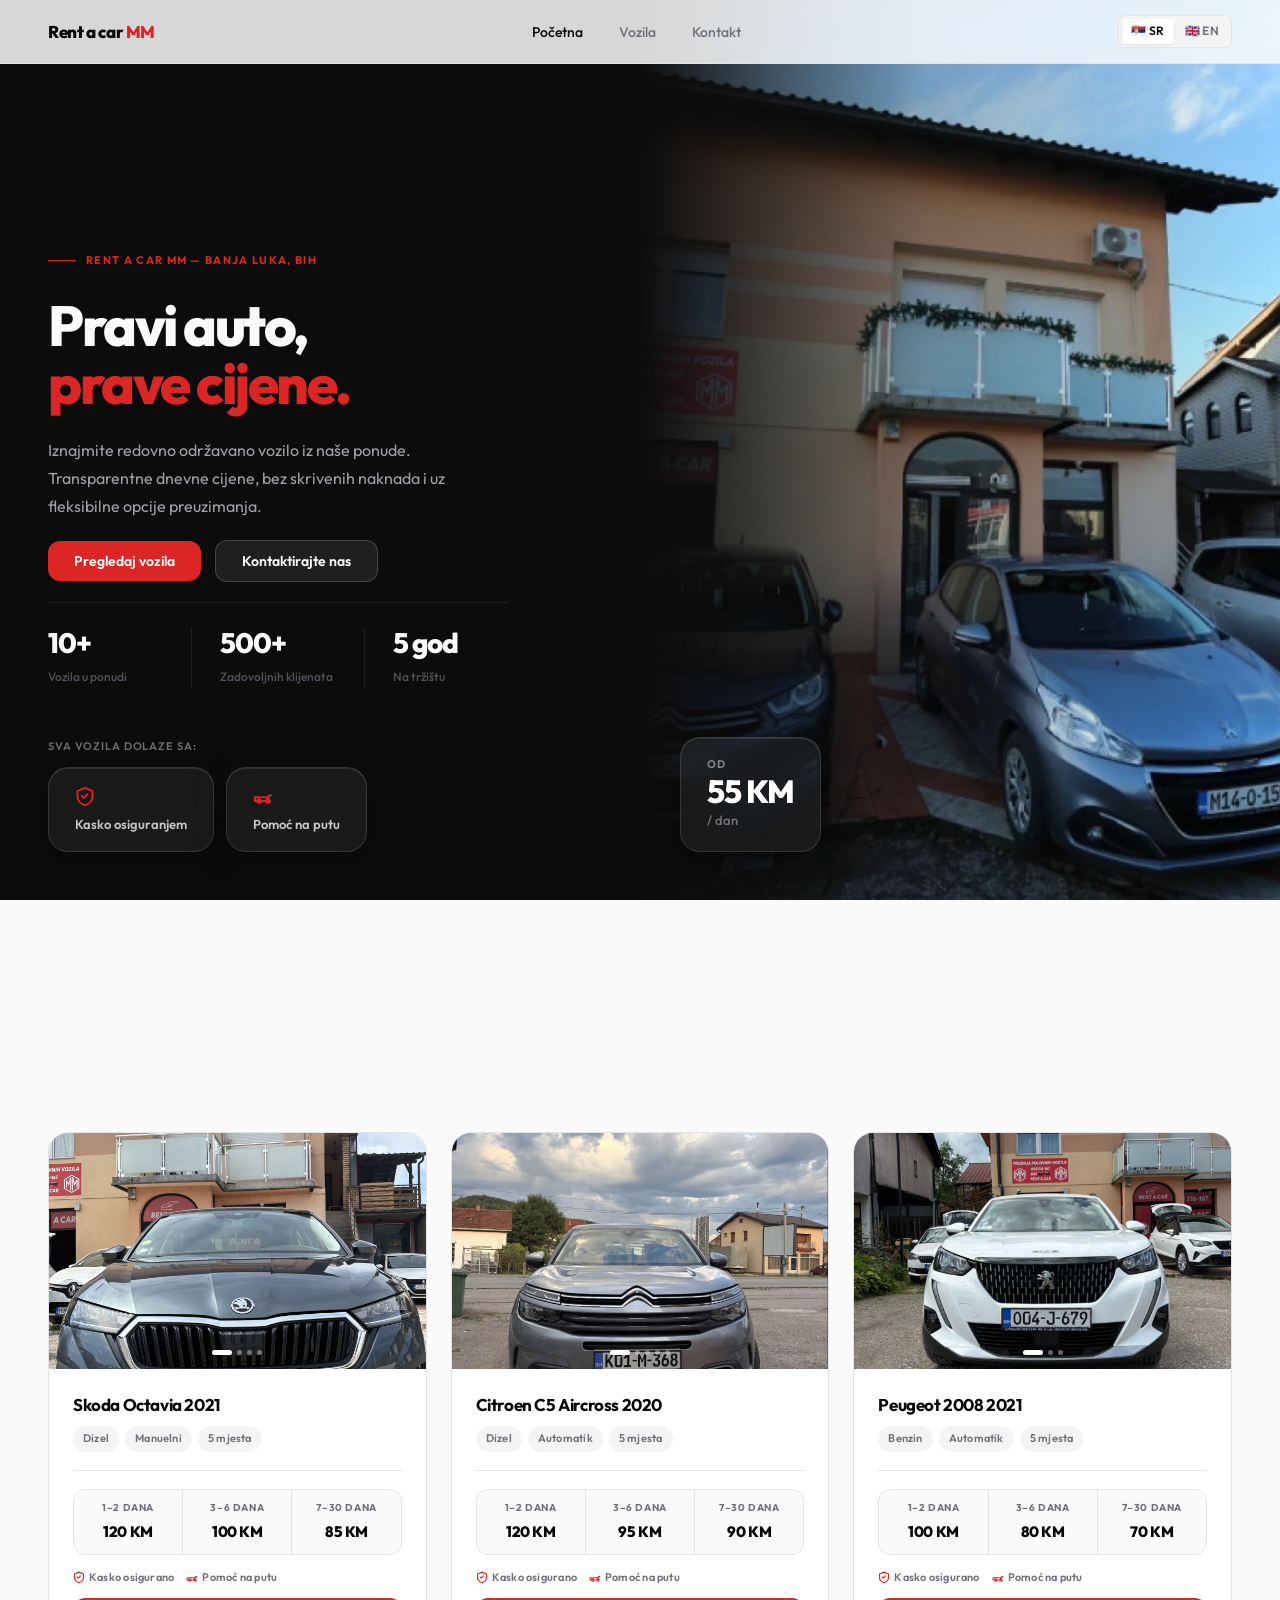
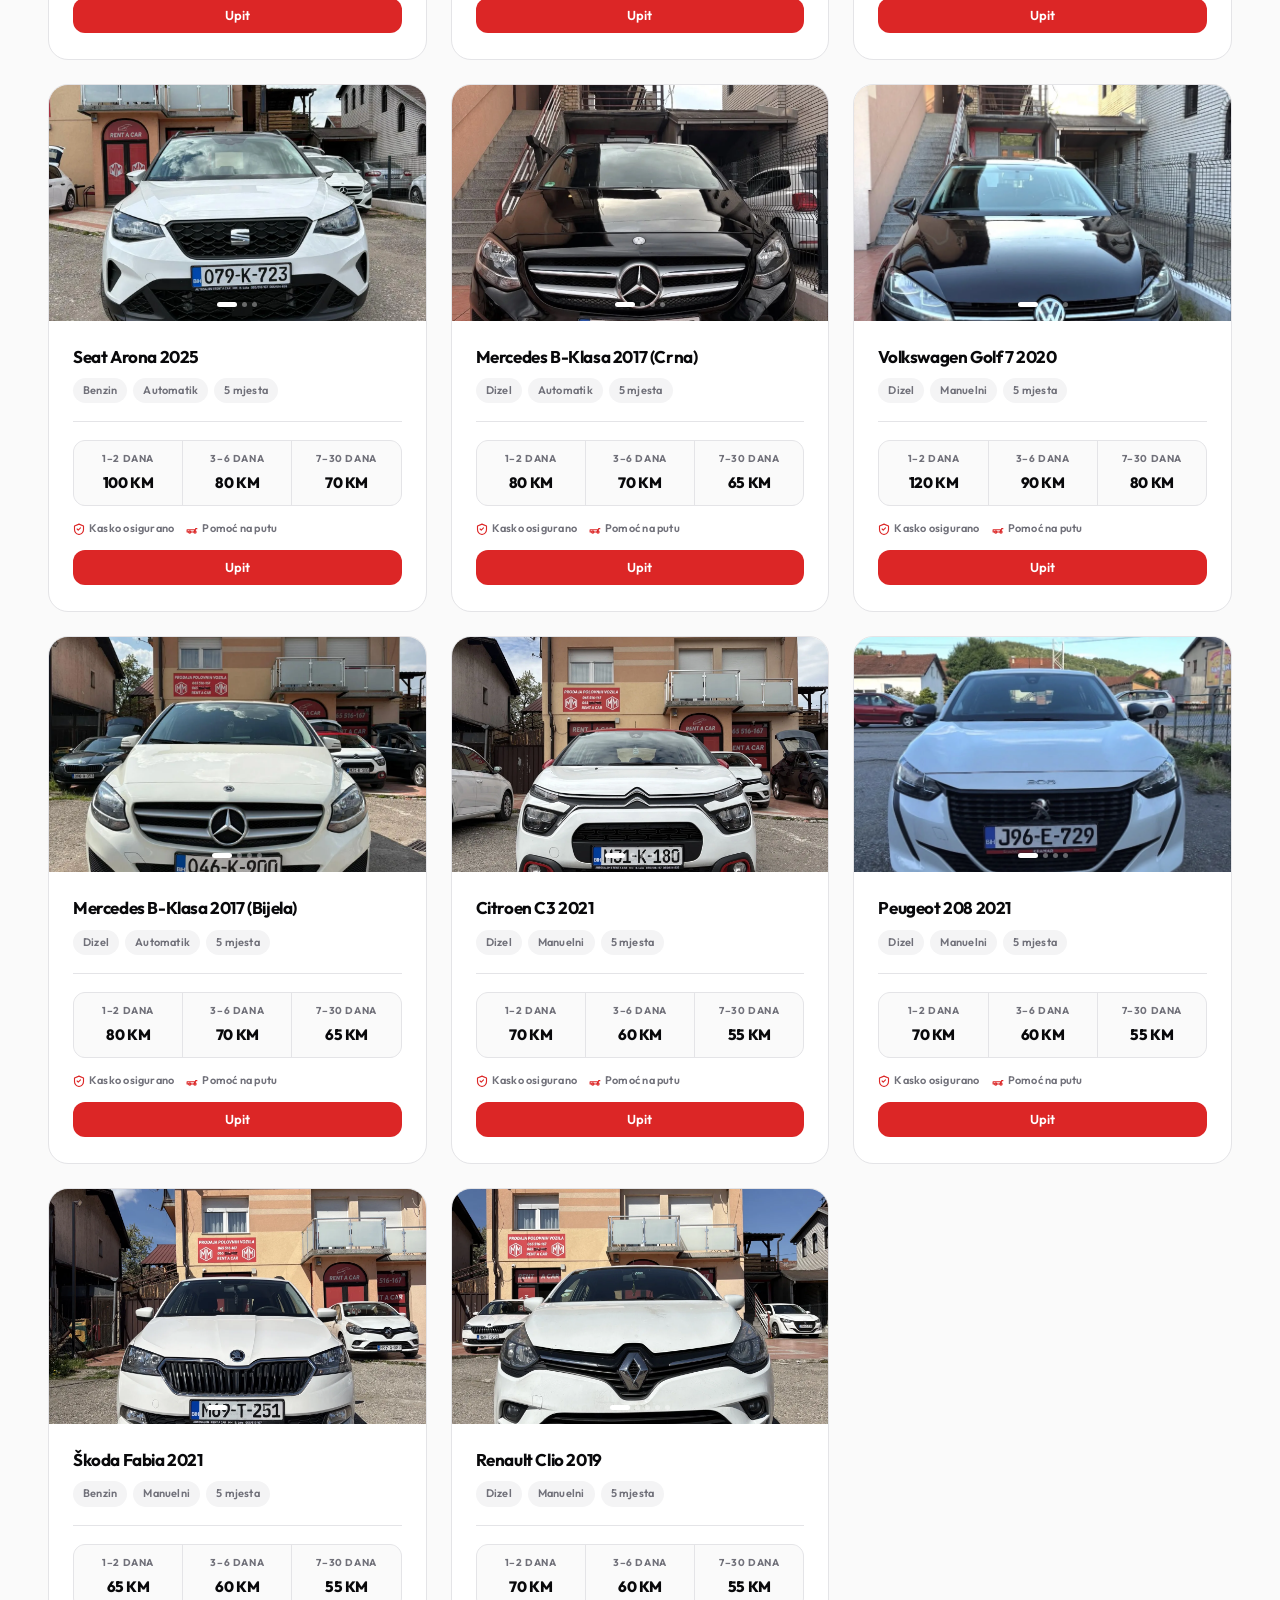
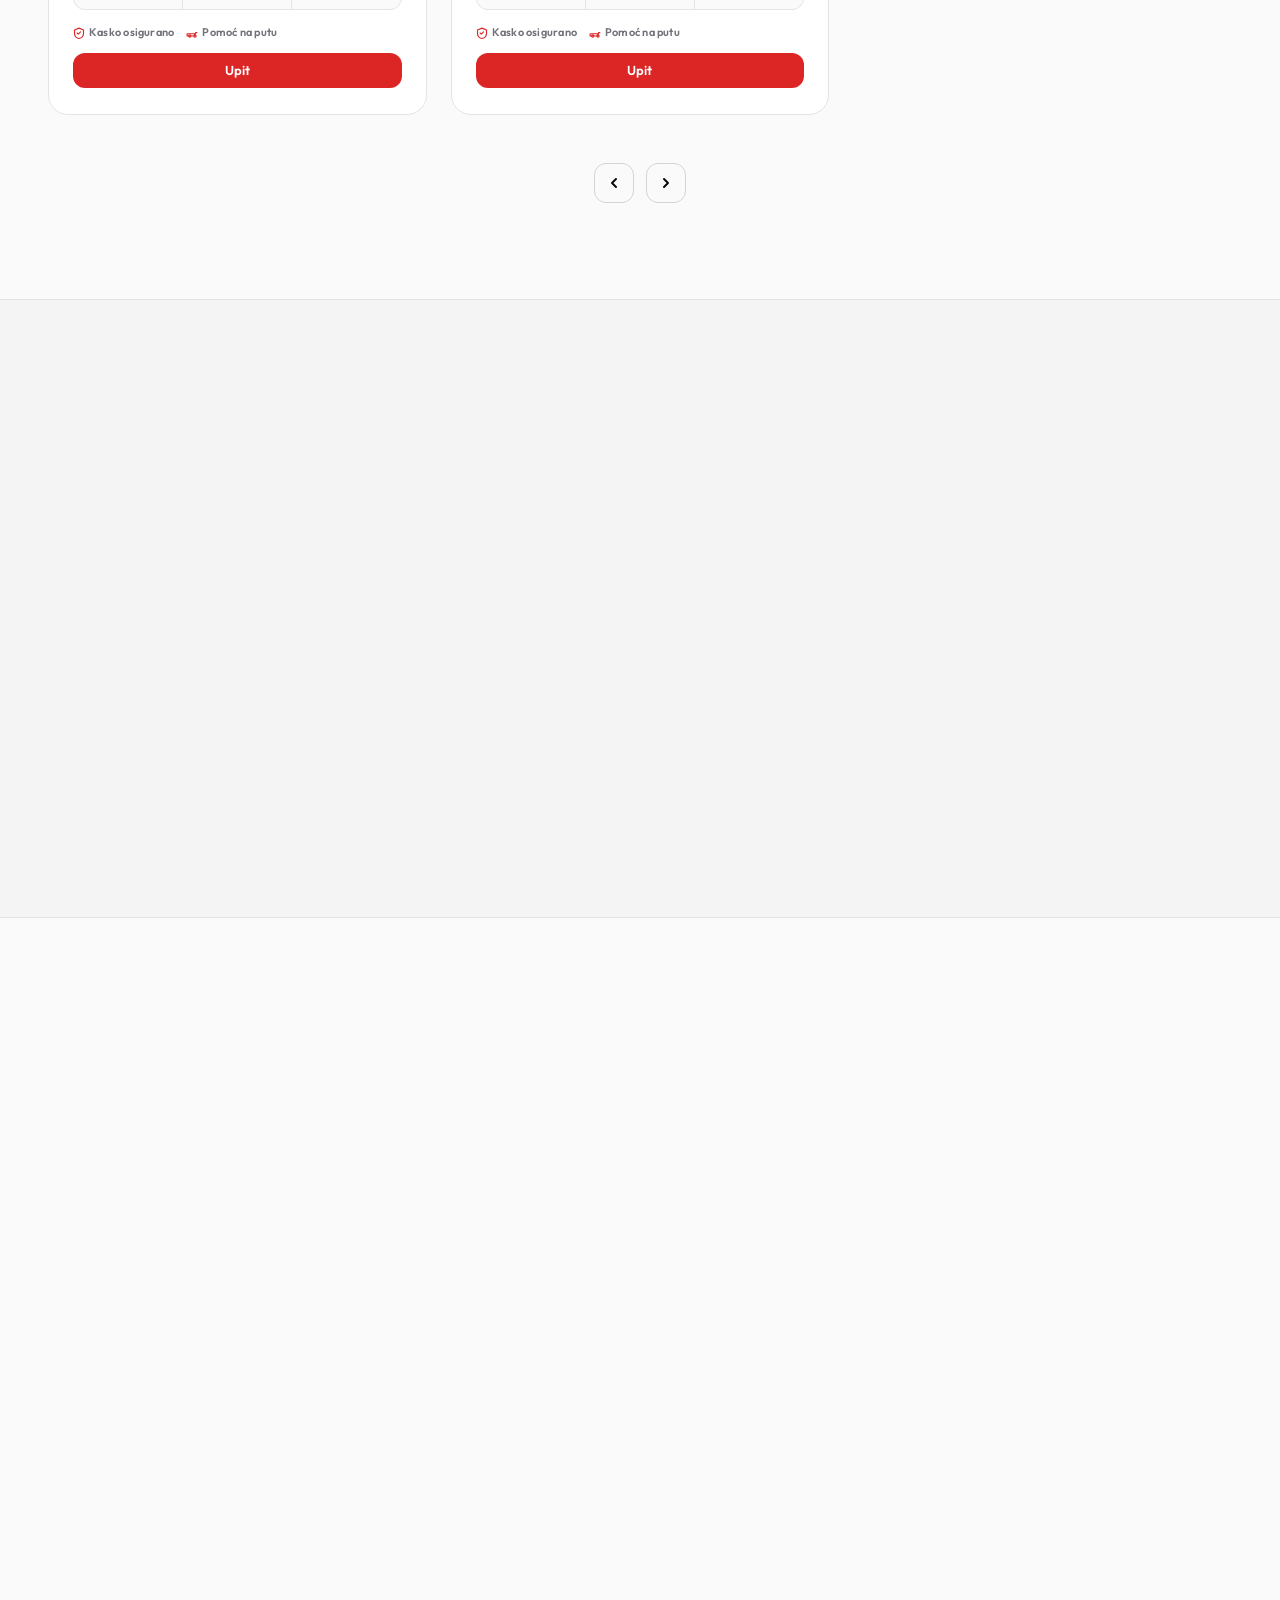
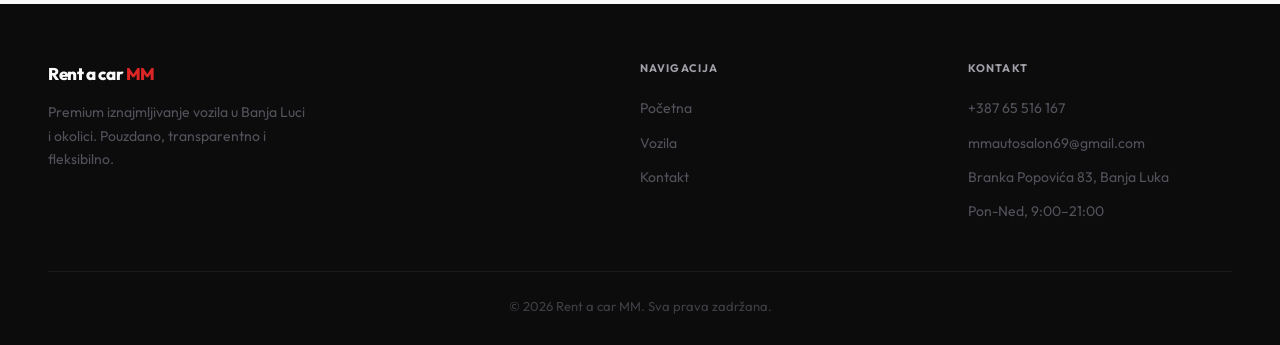
==== commit 40e855db: "Added Peugeot 2008 and Seat Arona 2025 to fleet, refactored SVG icons. - Added Peugeot 2008 2021 (pe" ====
--- a/index.html
+++ b/index.html
@@ -25,7 +25,8 @@
     <meta name="twitter:image" content="https://milorad-kecman.github.io/rentacar/images/hero.jpg" />
     <link rel="preload" as="font" type="font/woff2" href="fonts/outfit-latin.woff2" crossorigin />
     <link rel="preload" as="font" type="font/woff2" href="fonts/outfit-latin-ext.woff2" crossorigin />
-    <link rel="stylesheet" href="style.css" />
+    <link rel="stylesheet" href="style.css" media="print" onload="this.media='all'">
+    <noscript><link rel="stylesheet" href="style.css"></noscript>
     <script type="application/ld+json">
     {
       "@context": "https://schema.org",
@@ -47,6 +48,18 @@
     </script>
   </head>
   <body>
+  <svg style="display:none" aria-hidden="true">
+    <symbol id="icon-shield" viewBox="0 0 16 16">
+      <path d="M8 1.5L2 4v4.5c0 3.2 2.5 5.9 6 6.8 3.5-.9 6-3.6 6-6.8V4L8 1.5z"/>
+      <path d="M5.5 8l1.5 1.5 3-3"/>
+    </symbol>
+    <symbol id="icon-roadside" viewBox="0 0 16 16">
+      <circle cx="5" cy="12" r="1.5"/>
+      <circle cx="12" cy="12" r="1.5"/>
+      <path d="M1.5 9h10l.5 3H1.5V9z"/>
+      <path d="M11.5 10.5L13 7.5h1.5"/>
+    </symbol>
+  </svg>
     <!-- ============ NAVBAR ============ -->
     <nav class="navbar">
       <div class="container nav-inner">
@@ -194,7 +207,6 @@
                 src="images/skoda-octavia/skoda_prednja.webp"
                 alt="Skoda prednja"
                 class="active"
-                loading="lazy"
               />
               <img
                 src="images/skoda-octavia/skoda_naslovna.webp"
@@ -252,39 +264,9 @@
 
                 <div class="car-inclusions">
                   <span class="car-inclusion"
-                    ><svg
-                      viewBox="0 0 16 16"
-                      fill="none"
-                      stroke="currentColor"
-                      stroke-width="1.5"
-                      stroke-linecap="round"
-                      stroke-linejoin="round"
-                      aria-hidden="true"
-                    >
-                      <path
-                        d="M8 1.5L2 4v4.5c0 3.2 2.5 5.9 6 6.8 3.5-.9 6-3.6 6-6.8V4L8 1.5z"
-                      />
-                      <path d="M5.5 8l1.5 1.5 3-3" /></svg
-                    ><span data-i18n="vehicle_incl_insurance"
-                      >Kasko osigurano</span
-                    ></span
-                  >
-                  <span class="car-inclusion"
-                    ><svg
-                      viewBox="0 0 16 16"
-                      fill="none"
-                      stroke="currentColor"
-                      stroke-width="1.5"
-                      stroke-linecap="round"
-                      stroke-linejoin="round"
-                      aria-hidden="true"
-                    >
-                      <circle cx="5" cy="12" r="1.5" />
-                      <circle cx="12" cy="12" r="1.5" />
-                      <path d="M1.5 9h10l.5 3H1.5V9z" />
-                      <path d="M11.5 10.5L13 7.5h1.5" /></svg
-                    ><span data-i18n="incl_roadside">Pomoć na putu</span></span
-                  >
+                    ><svg viewBox="0 0 16 16" fill="none" stroke="currentColor" stroke-width="1.5" stroke-linecap="round" stroke-linejoin="round" aria-hidden="true"><use href="#icon-shield"/></svg><span data-i18n="vehicle_incl_insurance">Kasko osigurano</span></span>
+                  <span class="car-inclusion"
+                    ><svg viewBox="0 0 16 16" fill="none" stroke="currentColor" stroke-width="1.5" stroke-linecap="round" stroke-linejoin="round" aria-hidden="true"><use href="#icon-roadside"/></svg><span data-i18n="incl_roadside">Pomoć na putu</span></span>
                 </div>
                 <button
                   class="btn btn-primary inquire-btn"
@@ -304,7 +286,6 @@
                 src="images/citroen-c5-aircross/citroen-prednja.webp"
                 alt="Citroen C5 Aircross prednja"
                 class="active"
-                loading="lazy"
               />
               <img
                 src="images/citroen-c5-aircross/citroen-bocna.webp"
@@ -368,39 +349,9 @@
 
                 <div class="car-inclusions">
                   <span class="car-inclusion"
-                    ><svg
-                      viewBox="0 0 16 16"
-                      fill="none"
-                      stroke="currentColor"
-                      stroke-width="1.5"
-                      stroke-linecap="round"
-                      stroke-linejoin="round"
-                      aria-hidden="true"
-                    >
-                      <path
-                        d="M8 1.5L2 4v4.5c0 3.2 2.5 5.9 6 6.8 3.5-.9 6-3.6 6-6.8V4L8 1.5z"
-                      />
-                      <path d="M5.5 8l1.5 1.5 3-3" /></svg
-                    ><span data-i18n="vehicle_incl_insurance"
-                      >Kasko osigurano</span
-                    ></span
-                  >
-                  <span class="car-inclusion"
-                    ><svg
-                      viewBox="0 0 16 16"
-                      fill="none"
-                      stroke="currentColor"
-                      stroke-width="1.5"
-                      stroke-linecap="round"
-                      stroke-linejoin="round"
-                      aria-hidden="true"
-                    >
-                      <circle cx="5" cy="12" r="1.5" />
-                      <circle cx="12" cy="12" r="1.5" />
-                      <path d="M1.5 9h10l.5 3H1.5V9z" />
-                      <path d="M11.5 10.5L13 7.5h1.5" /></svg
-                    ><span data-i18n="incl_roadside">Pomoć na putu</span></span
-                  >
+                    ><svg viewBox="0 0 16 16" fill="none" stroke="currentColor" stroke-width="1.5" stroke-linecap="round" stroke-linejoin="round" aria-hidden="true"><use href="#icon-shield"/></svg><span data-i18n="vehicle_incl_insurance">Kasko osigurano</span></span>
+                  <span class="car-inclusion"
+                    ><svg viewBox="0 0 16 16" fill="none" stroke="currentColor" stroke-width="1.5" stroke-linecap="round" stroke-linejoin="round" aria-hidden="true"><use href="#icon-roadside"/></svg><span data-i18n="incl_roadside">Pomoć na putu</span></span>
                 </div>
                 <button
                   class="btn btn-primary inquire-btn"
@@ -413,7 +364,155 @@
             </div>
           </div>
 
-          <!-- 3: Mercedes B-Klasa -->
+          <!-- 3: Peugeot 2008 -->
+          <div class="car-card" data-tags="petrol automatic">
+            <div class="car-slider" data-slider>
+              <img
+                src="images/peugeot-2008/peugeot-2008-prednja.webp"
+                alt="Peugeot 2008 prednja"
+                class="active"
+                loading="lazy"
+              />
+              <img
+                src="images/peugeot-2008/peugeot-2008-bocna.webp"
+                alt="Peugeot 2008 bočna"
+                loading="lazy"
+              />
+              <img
+                src="images/peugeot-2008/peugeot-2008-unutrasnja.webp"
+                alt="Peugeot 2008 unutrašnjost"
+                loading="lazy"
+              />
+              <button class="slider-btn prev" aria-label="Prethodna">
+                &#8249;
+              </button>
+              <button class="slider-btn next" aria-label="Sljedeća">
+                &#8250;
+              </button>
+              <div class="slider-dots">
+                <button class="slider-dot active" aria-label="Slajd 1"></button>
+                <button class="slider-dot" aria-label="Slajd 2"></button>
+                <button class="slider-dot" aria-label="Slajd 3"></button>
+              </div>
+            </div>
+            <div class="car-body">
+              <h3 class="car-name">Peugeot 2008 2021</h3>
+              <div class="car-meta">
+                <span class="car-tag" data-i18n="tag_petrol">Benzin</span>
+                <span class="car-tag" data-i18n="tag_automatic">Automatik</span>
+                <span class="car-tag" data-i18n="tag_seats">5 mjesta</span>
+              </div>
+              <div class="car-footer">
+                <div class="car-pricing">
+                  <div class="price-tier">
+                    <span class="price-tier-days" data-i18n="price_1_2"
+                      >1–2 dana</span
+                    ><span class="price-tier-price">100 KM</span>
+                  </div>
+                  <div class="price-tier">
+                    <span class="price-tier-days" data-i18n="price_3_6"
+                      >3–6 dana</span
+                    ><span class="price-tier-price">80 KM</span>
+                  </div>
+                  <div class="price-tier">
+                    <span class="price-tier-days" data-i18n="price_7_30"
+                      >7–30 dana</span
+                    ><span class="price-tier-price">70 KM</span>
+                  </div>
+                </div>
+
+                <div class="car-inclusions">
+                  <span class="car-inclusion"
+                    ><svg viewBox="0 0 16 16" fill="none" stroke="currentColor" stroke-width="1.5" stroke-linecap="round" stroke-linejoin="round" aria-hidden="true"><use href="#icon-shield"/></svg><span data-i18n="vehicle_incl_insurance">Kasko osigurano</span></span>
+                  <span class="car-inclusion"
+                    ><svg viewBox="0 0 16 16" fill="none" stroke="currentColor" stroke-width="1.5" stroke-linecap="round" stroke-linejoin="round" aria-hidden="true"><use href="#icon-roadside"/></svg><span data-i18n="incl_roadside">Pomoć na putu</span></span>
+                </div>
+                <button
+                  class="btn btn-primary inquire-btn"
+                  data-car="Peugeot 2008 2021"
+                  data-i18n="tag_inquiry"
+                >
+                  Upit
+                </button>
+              </div>
+            </div>
+          </div>
+
+          <!-- 4: Seat Arona -->
+          <div class="car-card" data-tags="petrol automatic">
+            <div class="car-slider" data-slider>
+              <img
+                src="images/seat-arona-2025/seat-arona-prednja.webp"
+                alt="Seat Arona prednja"
+                class="active"
+                loading="lazy"
+              />
+              <img
+                src="images/seat-arona-2025/seat-arona-bocna.webp"
+                alt="Seat Arona bočna"
+                loading="lazy"
+              />
+              <img
+                src="images/seat-arona-2025/seat-arona-unutrasnja.webp"
+                alt="Seat Arona unutrašnjost"
+                loading="lazy"
+              />
+              <button class="slider-btn prev" aria-label="Prethodna">
+                &#8249;
+              </button>
+              <button class="slider-btn next" aria-label="Sljedeća">
+                &#8250;
+              </button>
+              <div class="slider-dots">
+                <button class="slider-dot active" aria-label="Slajd 1"></button>
+                <button class="slider-dot" aria-label="Slajd 2"></button>
+                <button class="slider-dot" aria-label="Slajd 3"></button>
+              </div>
+            </div>
+            <div class="car-body">
+              <h3 class="car-name">Seat Arona 2025</h3>
+              <div class="car-meta">
+                <span class="car-tag" data-i18n="tag_petrol">Benzin</span>
+                <span class="car-tag" data-i18n="tag_automatic">Automatik</span>
+                <span class="car-tag" data-i18n="tag_seats">5 mjesta</span>
+              </div>
+              <div class="car-footer">
+                <div class="car-pricing">
+                  <div class="price-tier">
+                    <span class="price-tier-days" data-i18n="price_1_2"
+                      >1–2 dana</span
+                    ><span class="price-tier-price">100 KM</span>
+                  </div>
+                  <div class="price-tier">
+                    <span class="price-tier-days" data-i18n="price_3_6"
+                      >3–6 dana</span
+                    ><span class="price-tier-price">80 KM</span>
+                  </div>
+                  <div class="price-tier">
+                    <span class="price-tier-days" data-i18n="price_7_30"
+                      >7–30 dana</span
+                    ><span class="price-tier-price">70 KM</span>
+                  </div>
+                </div>
+
+                <div class="car-inclusions">
+                  <span class="car-inclusion"
+                    ><svg viewBox="0 0 16 16" fill="none" stroke="currentColor" stroke-width="1.5" stroke-linecap="round" stroke-linejoin="round" aria-hidden="true"><use href="#icon-shield"/></svg><span data-i18n="vehicle_incl_insurance">Kasko osigurano</span></span>
+                  <span class="car-inclusion"
+                    ><svg viewBox="0 0 16 16" fill="none" stroke="currentColor" stroke-width="1.5" stroke-linecap="round" stroke-linejoin="round" aria-hidden="true"><use href="#icon-roadside"/></svg><span data-i18n="incl_roadside">Pomoć na putu</span></span>
+                </div>
+                <button
+                  class="btn btn-primary inquire-btn"
+                  data-car="Seat Arona 2025"
+                  data-i18n="tag_inquiry"
+                >
+                  Upit
+                </button>
+              </div>
+            </div>
+          </div>
+
+          <!-- 5: Mercedes B-Klasa -->
           <div class="car-card" data-tags="diesel automatic">
             <div class="car-slider" data-slider>
               <img
@@ -481,39 +580,9 @@
 
                 <div class="car-inclusions">
                   <span class="car-inclusion"
-                    ><svg
-                      viewBox="0 0 16 16"
-                      fill="none"
-                      stroke="currentColor"
-                      stroke-width="1.5"
-                      stroke-linecap="round"
-                      stroke-linejoin="round"
-                      aria-hidden="true"
-                    >
-                      <path
-                        d="M8 1.5L2 4v4.5c0 3.2 2.5 5.9 6 6.8 3.5-.9 6-3.6 6-6.8V4L8 1.5z"
-                      />
-                      <path d="M5.5 8l1.5 1.5 3-3" /></svg
-                    ><span data-i18n="vehicle_incl_insurance"
-                      >Kasko osigurano</span
-                    ></span
-                  >
-                  <span class="car-inclusion"
-                    ><svg
-                      viewBox="0 0 16 16"
-                      fill="none"
-                      stroke="currentColor"
-                      stroke-width="1.5"
-                      stroke-linecap="round"
-                      stroke-linejoin="round"
-                      aria-hidden="true"
-                    >
-                      <circle cx="5" cy="12" r="1.5" />
-                      <circle cx="12" cy="12" r="1.5" />
-                      <path d="M1.5 9h10l.5 3H1.5V9z" />
-                      <path d="M11.5 10.5L13 7.5h1.5" /></svg
-                    ><span data-i18n="incl_roadside">Pomoć na putu</span></span
-                  >
+                    ><svg viewBox="0 0 16 16" fill="none" stroke="currentColor" stroke-width="1.5" stroke-linecap="round" stroke-linejoin="round" aria-hidden="true"><use href="#icon-shield"/></svg><span data-i18n="vehicle_incl_insurance">Kasko osigurano</span></span>
+                  <span class="car-inclusion"
+                    ><svg viewBox="0 0 16 16" fill="none" stroke="currentColor" stroke-width="1.5" stroke-linecap="round" stroke-linejoin="round" aria-hidden="true"><use href="#icon-roadside"/></svg><span data-i18n="incl_roadside">Pomoć na putu</span></span>
                 </div>
                 <button
                   class="btn btn-primary inquire-btn"
@@ -526,28 +595,28 @@
             </div>
           </div>
 
-          <!-- 4: Volkswagen Golf -->
+          <!-- 6: Volkswagen Golf -->
           <div class="car-card" data-tags="diesel manual">
             <div class="car-slider" data-slider>
               <img
                 src="images/volkswagen-golf-dsg7/golf-prednja.webp"
-                alt="VW Golf DSG7 prednja"
+                alt="VW Golf 7 prednja"
                 class="active"
                 loading="lazy"
               />
               <img
                 src="images/volkswagen-golf-dsg7/golf-bocna.webp"
-                alt="VW Golf DSG7 bočna"
+                alt="VW Golf 7 bočna"
                 loading="lazy"
               />
               <img
                 src="images/volkswagen-golf-dsg7/golf-zadnja.webp"
-                alt="VW Golf DSG7 zadnja"
+                alt="VW Golf 7 zadnja"
                 loading="lazy"
               />
               <img
                 src="images/volkswagen-golf-dsg7/golf-unutrasnjost.webp"
-                alt="VW Golf DSG7 unutrašnjost"
+                alt="VW Golf 7 unutrašnjost"
                 loading="lazy"
               />
               <button class="slider-btn prev" aria-label="Prethodna">
@@ -564,7 +633,7 @@
               </div>
             </div>
             <div class="car-body">
-              <h3 class="car-name">Volkswagen Golf DSG7 2020</h3>
+              <h3 class="car-name">Volkswagen Golf 7 2020</h3>
               <div class="car-meta">
                 <span class="car-tag" data-i18n="tag_diesel">Dizel</span>
                 <span class="car-tag" data-i18n="tag_manual">Manuelni</span>
@@ -591,43 +660,13 @@
 
                 <div class="car-inclusions">
                   <span class="car-inclusion"
-                    ><svg
-                      viewBox="0 0 16 16"
-                      fill="none"
-                      stroke="currentColor"
-                      stroke-width="1.5"
-                      stroke-linecap="round"
-                      stroke-linejoin="round"
-                      aria-hidden="true"
-                    >
-                      <path
-                        d="M8 1.5L2 4v4.5c0 3.2 2.5 5.9 6 6.8 3.5-.9 6-3.6 6-6.8V4L8 1.5z"
-                      />
-                      <path d="M5.5 8l1.5 1.5 3-3" /></svg
-                    ><span data-i18n="vehicle_incl_insurance"
-                      >Kasko osigurano</span
-                    ></span
-                  >
-                  <span class="car-inclusion"
-                    ><svg
-                      viewBox="0 0 16 16"
-                      fill="none"
-                      stroke="currentColor"
-                      stroke-width="1.5"
-                      stroke-linecap="round"
-                      stroke-linejoin="round"
-                      aria-hidden="true"
-                    >
-                      <circle cx="5" cy="12" r="1.5" />
-                      <circle cx="12" cy="12" r="1.5" />
-                      <path d="M1.5 9h10l.5 3H1.5V9z" />
-                      <path d="M11.5 10.5L13 7.5h1.5" /></svg
-                    ><span data-i18n="incl_roadside">Pomoć na putu</span></span
-                  >
+                    ><svg viewBox="0 0 16 16" fill="none" stroke="currentColor" stroke-width="1.5" stroke-linecap="round" stroke-linejoin="round" aria-hidden="true"><use href="#icon-shield"/></svg><span data-i18n="vehicle_incl_insurance">Kasko osigurano</span></span>
+                  <span class="car-inclusion"
+                    ><svg viewBox="0 0 16 16" fill="none" stroke="currentColor" stroke-width="1.5" stroke-linecap="round" stroke-linejoin="round" aria-hidden="true"><use href="#icon-roadside"/></svg><span data-i18n="incl_roadside">Pomoć na putu</span></span>
                 </div>
                 <button
                   class="btn btn-primary inquire-btn"
-                  data-car="Volkswagen Golf DSG7 2020"
+                  data-car="Volkswagen Golf 7 2020"
                   data-i18n="tag_inquiry"
                 >
                   Upit
@@ -705,39 +744,9 @@
 
                 <div class="car-inclusions">
                   <span class="car-inclusion"
-                    ><svg
-                      viewBox="0 0 16 16"
-                      fill="none"
-                      stroke="currentColor"
-                      stroke-width="1.5"
-                      stroke-linecap="round"
-                      stroke-linejoin="round"
-                      aria-hidden="true"
-                    >
-                      <path
-                        d="M8 1.5L2 4v4.5c0 3.2 2.5 5.9 6 6.8 3.5-.9 6-3.6 6-6.8V4L8 1.5z"
-                      />
-                      <path d="M5.5 8l1.5 1.5 3-3" /></svg
-                    ><span data-i18n="vehicle_incl_insurance"
-                      >Kasko osigurano</span
-                    ></span
-                  >
-                  <span class="car-inclusion"
-                    ><svg
-                      viewBox="0 0 16 16"
-                      fill="none"
-                      stroke="currentColor"
-                      stroke-width="1.5"
-                      stroke-linecap="round"
-                      stroke-linejoin="round"
-                      aria-hidden="true"
-                    >
-                      <circle cx="5" cy="12" r="1.5" />
-                      <circle cx="12" cy="12" r="1.5" />
-                      <path d="M1.5 9h10l.5 3H1.5V9z" />
-                      <path d="M11.5 10.5L13 7.5h1.5" /></svg
-                    ><span data-i18n="incl_roadside">Pomoć na putu</span></span
-                  >
+                    ><svg viewBox="0 0 16 16" fill="none" stroke="currentColor" stroke-width="1.5" stroke-linecap="round" stroke-linejoin="round" aria-hidden="true"><use href="#icon-shield"/></svg><span data-i18n="vehicle_incl_insurance">Kasko osigurano</span></span>
+                  <span class="car-inclusion"
+                    ><svg viewBox="0 0 16 16" fill="none" stroke="currentColor" stroke-width="1.5" stroke-linecap="round" stroke-linejoin="round" aria-hidden="true"><use href="#icon-roadside"/></svg><span data-i18n="incl_roadside">Pomoć na putu</span></span>
                 </div>
                 <button
                   class="btn btn-primary inquire-btn"
@@ -827,39 +836,9 @@
 
                 <div class="car-inclusions">
                   <span class="car-inclusion"
-                    ><svg
-                      viewBox="0 0 16 16"
-                      fill="none"
-                      stroke="currentColor"
-                      stroke-width="1.5"
-                      stroke-linecap="round"
-                      stroke-linejoin="round"
-                      aria-hidden="true"
-                    >
-                      <path
-                        d="M8 1.5L2 4v4.5c0 3.2 2.5 5.9 6 6.8 3.5-.9 6-3.6 6-6.8V4L8 1.5z"
-                      />
-                      <path d="M5.5 8l1.5 1.5 3-3" /></svg
-                    ><span data-i18n="vehicle_incl_insurance"
-                      >Kasko osigurano</span
-                    ></span
-                  >
-                  <span class="car-inclusion"
-                    ><svg
-                      viewBox="0 0 16 16"
-                      fill="none"
-                      stroke="currentColor"
-                      stroke-width="1.5"
-                      stroke-linecap="round"
-                      stroke-linejoin="round"
-                      aria-hidden="true"
-                    >
-                      <circle cx="5" cy="12" r="1.5" />
-                      <circle cx="12" cy="12" r="1.5" />
-                      <path d="M1.5 9h10l.5 3H1.5V9z" />
-                      <path d="M11.5 10.5L13 7.5h1.5" /></svg
-                    ><span data-i18n="incl_roadside">Pomoć na putu</span></span
-                  >
+                    ><svg viewBox="0 0 16 16" fill="none" stroke="currentColor" stroke-width="1.5" stroke-linecap="round" stroke-linejoin="round" aria-hidden="true"><use href="#icon-shield"/></svg><span data-i18n="vehicle_incl_insurance">Kasko osigurano</span></span>
+                  <span class="car-inclusion"
+                    ><svg viewBox="0 0 16 16" fill="none" stroke="currentColor" stroke-width="1.5" stroke-linecap="round" stroke-linejoin="round" aria-hidden="true"><use href="#icon-roadside"/></svg><span data-i18n="incl_roadside">Pomoć na putu</span></span>
                 </div>
                 <button
                   class="btn btn-primary inquire-btn"
@@ -937,39 +916,9 @@
 
                 <div class="car-inclusions">
                   <span class="car-inclusion"
-                    ><svg
-                      viewBox="0 0 16 16"
-                      fill="none"
-                      stroke="currentColor"
-                      stroke-width="1.5"
-                      stroke-linecap="round"
-                      stroke-linejoin="round"
-                      aria-hidden="true"
-                    >
-                      <path
-                        d="M8 1.5L2 4v4.5c0 3.2 2.5 5.9 6 6.8 3.5-.9 6-3.6 6-6.8V4L8 1.5z"
-                      />
-                      <path d="M5.5 8l1.5 1.5 3-3" /></svg
-                    ><span data-i18n="vehicle_incl_insurance"
-                      >Kasko osigurano</span
-                    ></span
-                  >
-                  <span class="car-inclusion"
-                    ><svg
-                      viewBox="0 0 16 16"
-                      fill="none"
-                      stroke="currentColor"
-                      stroke-width="1.5"
-                      stroke-linecap="round"
-                      stroke-linejoin="round"
-                      aria-hidden="true"
-                    >
-                      <circle cx="5" cy="12" r="1.5" />
-                      <circle cx="12" cy="12" r="1.5" />
-                      <path d="M1.5 9h10l.5 3H1.5V9z" />
-                      <path d="M11.5 10.5L13 7.5h1.5" /></svg
-                    ><span data-i18n="incl_roadside">Pomoć na putu</span></span
-                  >
+                    ><svg viewBox="0 0 16 16" fill="none" stroke="currentColor" stroke-width="1.5" stroke-linecap="round" stroke-linejoin="round" aria-hidden="true"><use href="#icon-shield"/></svg><span data-i18n="vehicle_incl_insurance">Kasko osigurano</span></span>
+                  <span class="car-inclusion"
+                    ><svg viewBox="0 0 16 16" fill="none" stroke="currentColor" stroke-width="1.5" stroke-linecap="round" stroke-linejoin="round" aria-hidden="true"><use href="#icon-roadside"/></svg><span data-i18n="incl_roadside">Pomoć na putu</span></span>
                 </div>
                 <button
                   class="btn btn-primary inquire-btn"
@@ -1053,39 +1002,9 @@
 
                 <div class="car-inclusions">
                   <span class="car-inclusion"
-                    ><svg
-                      viewBox="0 0 16 16"
-                      fill="none"
-                      stroke="currentColor"
-                      stroke-width="1.5"
-                      stroke-linecap="round"
-                      stroke-linejoin="round"
-                      aria-hidden="true"
-                    >
-                      <path
-                        d="M8 1.5L2 4v4.5c0 3.2 2.5 5.9 6 6.8 3.5-.9 6-3.6 6-6.8V4L8 1.5z"
-                      />
-                      <path d="M5.5 8l1.5 1.5 3-3" /></svg
-                    ><span data-i18n="vehicle_incl_insurance"
-                      >Kasko osigurano</span
-                    ></span
-                  >
-                  <span class="car-inclusion"
-                    ><svg
-                      viewBox="0 0 16 16"
-                      fill="none"
-                      stroke="currentColor"
-                      stroke-width="1.5"
-                      stroke-linecap="round"
-                      stroke-linejoin="round"
-                      aria-hidden="true"
-                    >
-                      <circle cx="5" cy="12" r="1.5" />
-                      <circle cx="12" cy="12" r="1.5" />
-                      <path d="M1.5 9h10l.5 3H1.5V9z" />
-                      <path d="M11.5 10.5L13 7.5h1.5" /></svg
-                    ><span data-i18n="incl_roadside">Pomoć na putu</span></span
-                  >
+                    ><svg viewBox="0 0 16 16" fill="none" stroke="currentColor" stroke-width="1.5" stroke-linecap="round" stroke-linejoin="round" aria-hidden="true"><use href="#icon-shield"/></svg><span data-i18n="vehicle_incl_insurance">Kasko osigurano</span></span>
+                  <span class="car-inclusion"
+                    ><svg viewBox="0 0 16 16" fill="none" stroke="currentColor" stroke-width="1.5" stroke-linecap="round" stroke-linejoin="round" aria-hidden="true"><use href="#icon-roadside"/></svg><span data-i18n="incl_roadside">Pomoć na putu</span></span>
                 </div>
                 <button
                   class="btn btn-primary inquire-btn"
@@ -1169,39 +1088,9 @@
 
                 <div class="car-inclusions">
                   <span class="car-inclusion"
-                    ><svg
-                      viewBox="0 0 16 16"
-                      fill="none"
-                      stroke="currentColor"
-                      stroke-width="1.5"
-                      stroke-linecap="round"
-                      stroke-linejoin="round"
-                      aria-hidden="true"
-                    >
-                      <path
-                        d="M8 1.5L2 4v4.5c0 3.2 2.5 5.9 6 6.8 3.5-.9 6-3.6 6-6.8V4L8 1.5z"
-                      />
-                      <path d="M5.5 8l1.5 1.5 3-3" /></svg
-                    ><span data-i18n="vehicle_incl_insurance"
-                      >Kasko osigurano</span
-                    ></span
-                  >
-                  <span class="car-inclusion"
-                    ><svg
-                      viewBox="0 0 16 16"
-                      fill="none"
-                      stroke="currentColor"
-                      stroke-width="1.5"
-                      stroke-linecap="round"
-                      stroke-linejoin="round"
-                      aria-hidden="true"
-                    >
-                      <circle cx="5" cy="12" r="1.5" />
-                      <circle cx="12" cy="12" r="1.5" />
-                      <path d="M1.5 9h10l.5 3H1.5V9z" />
-                      <path d="M11.5 10.5L13 7.5h1.5" /></svg
-                    ><span data-i18n="incl_roadside">Pomoć na putu</span></span
-                  >
+                    ><svg viewBox="0 0 16 16" fill="none" stroke="currentColor" stroke-width="1.5" stroke-linecap="round" stroke-linejoin="round" aria-hidden="true"><use href="#icon-shield"/></svg><span data-i18n="vehicle_incl_insurance">Kasko osigurano</span></span>
+                  <span class="car-inclusion"
+                    ><svg viewBox="0 0 16 16" fill="none" stroke="currentColor" stroke-width="1.5" stroke-linecap="round" stroke-linejoin="round" aria-hidden="true"><use href="#icon-roadside"/></svg><span data-i18n="incl_roadside">Pomoć na putu</span></span>
                 </div>
                 <button
                   class="btn btn-primary inquire-btn"
@@ -1724,8 +1613,8 @@
       </div>
     </div>
 
-    <script src="https://cdn.jsdelivr.net/npm/@emailjs/browser@4/dist/email.min.js"></script>
-    <script src="i18n.js"></script>
-    <script src="script.js"></script>
+    <script defer src="https://cdn.jsdelivr.net/npm/@emailjs/browser@4/dist/email.min.js"></script>
+    <script defer src="i18n.js"></script>
+    <script defer src="script.js"></script>
   </body>
 </html>
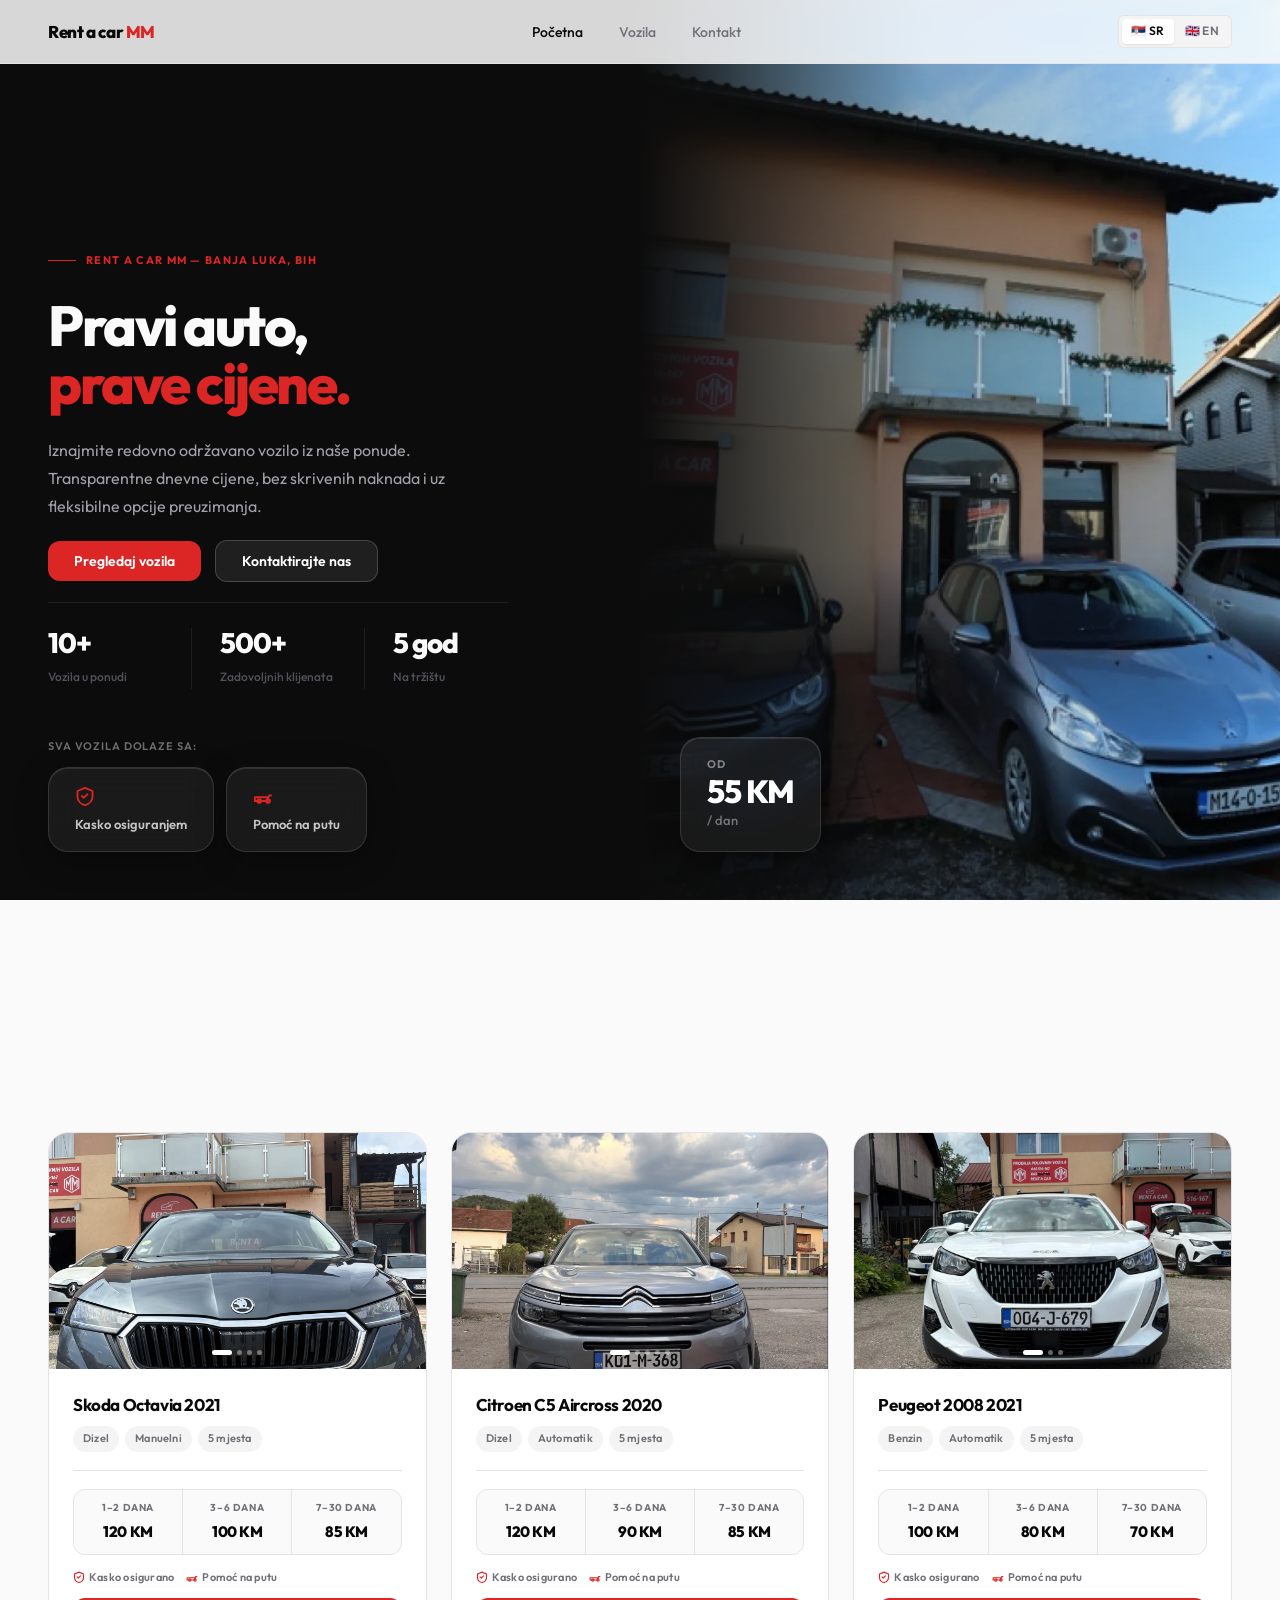
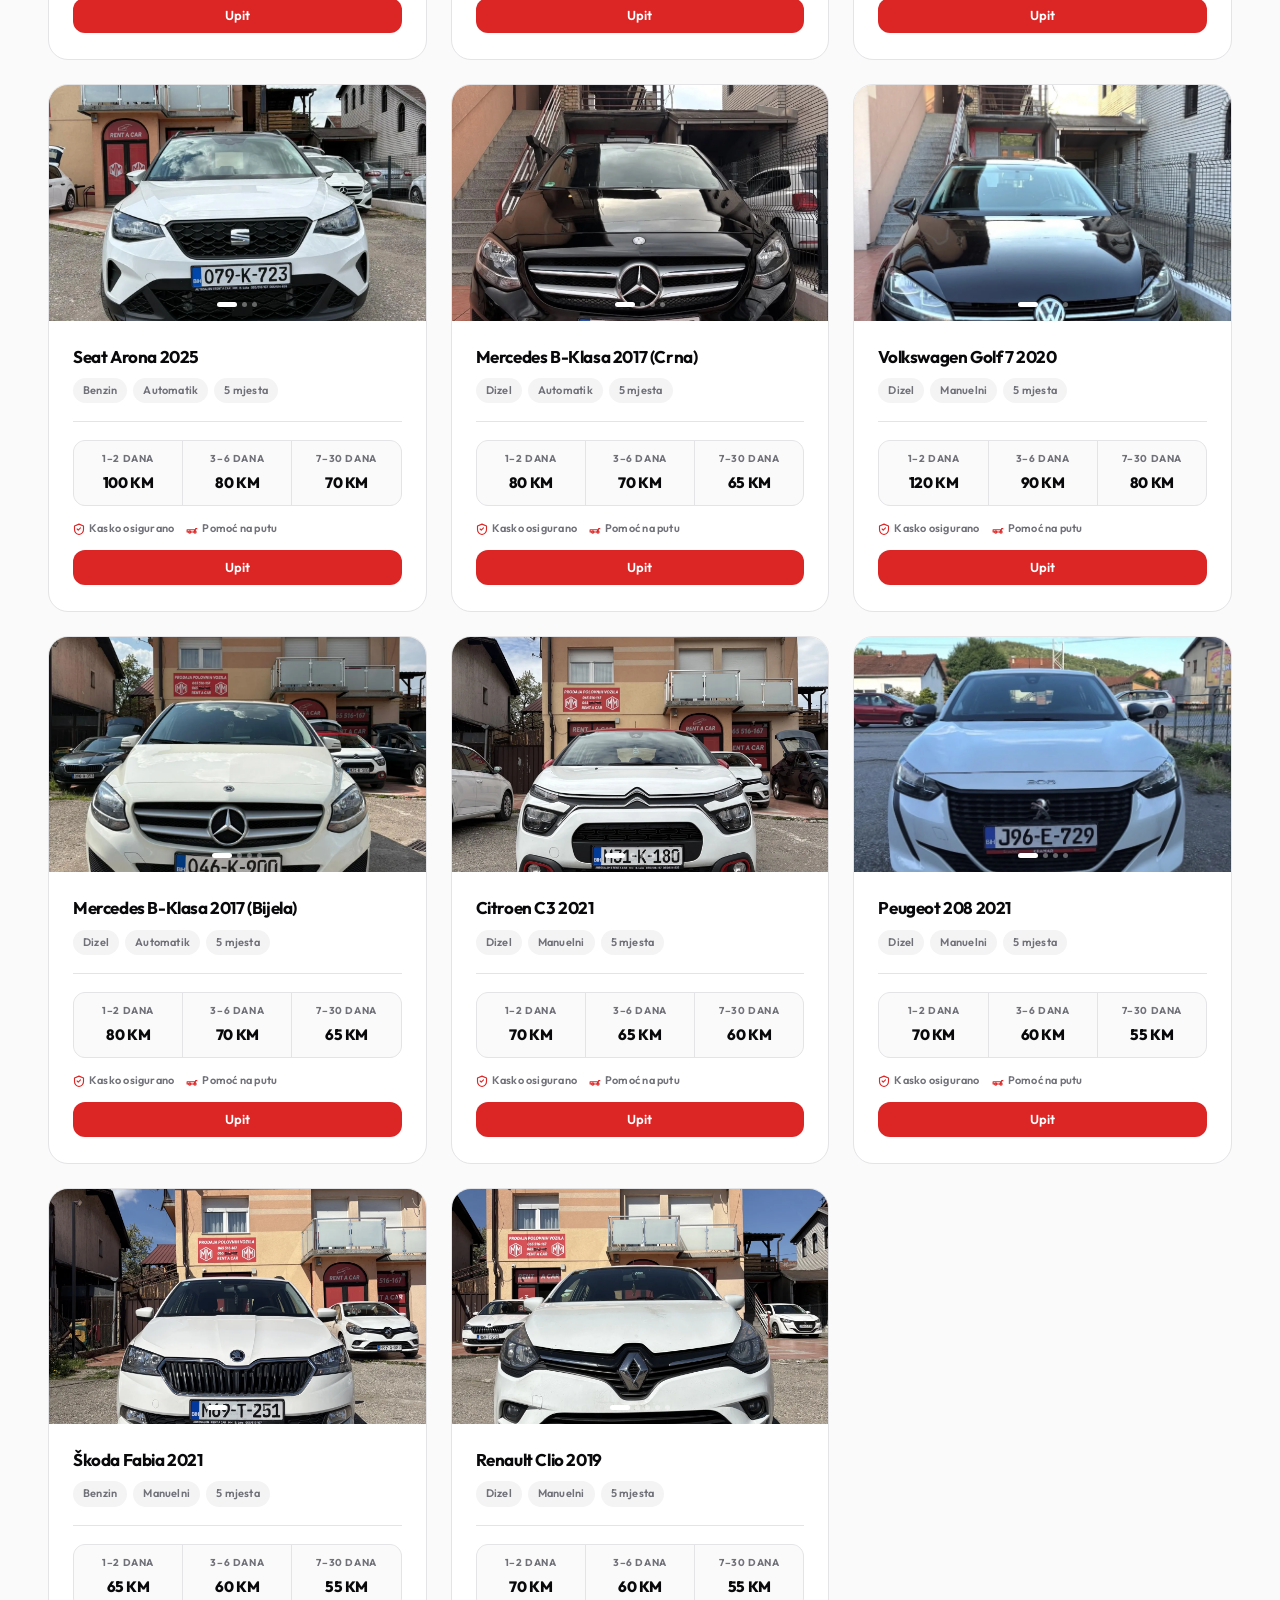
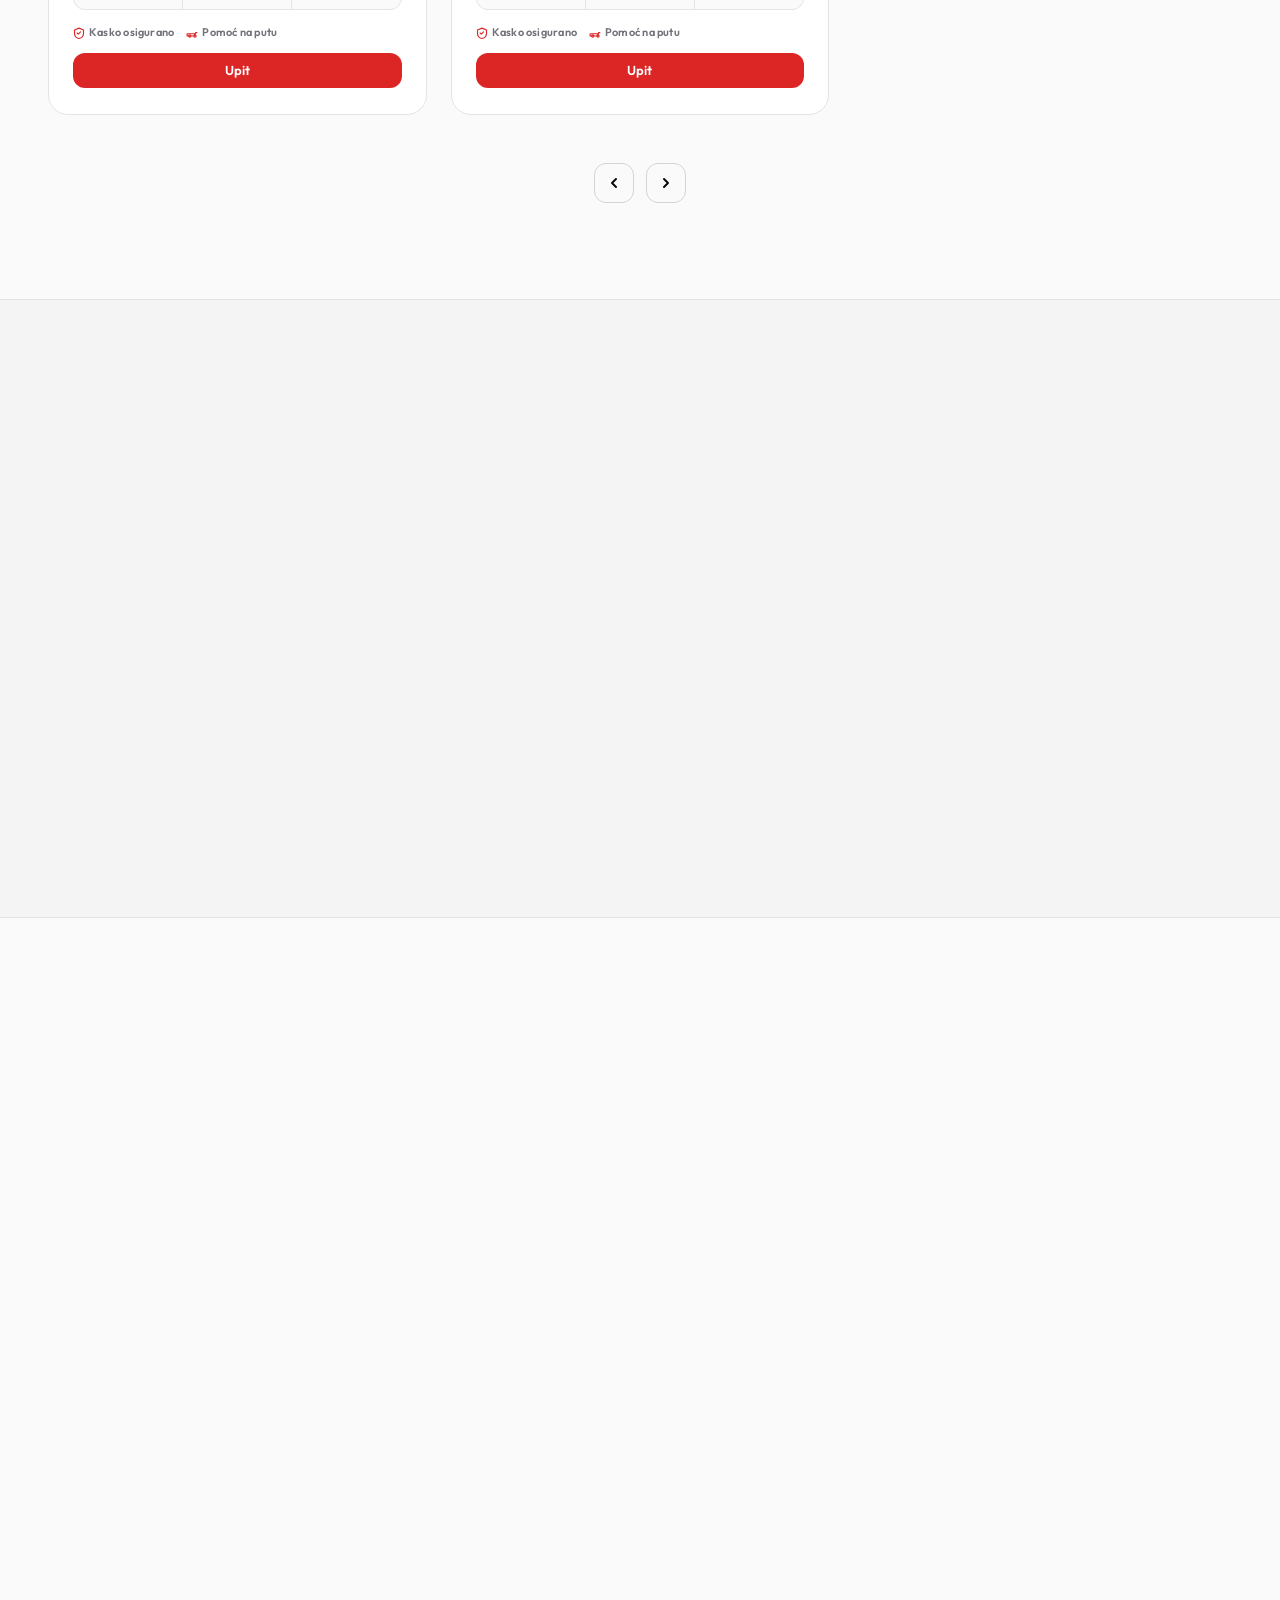
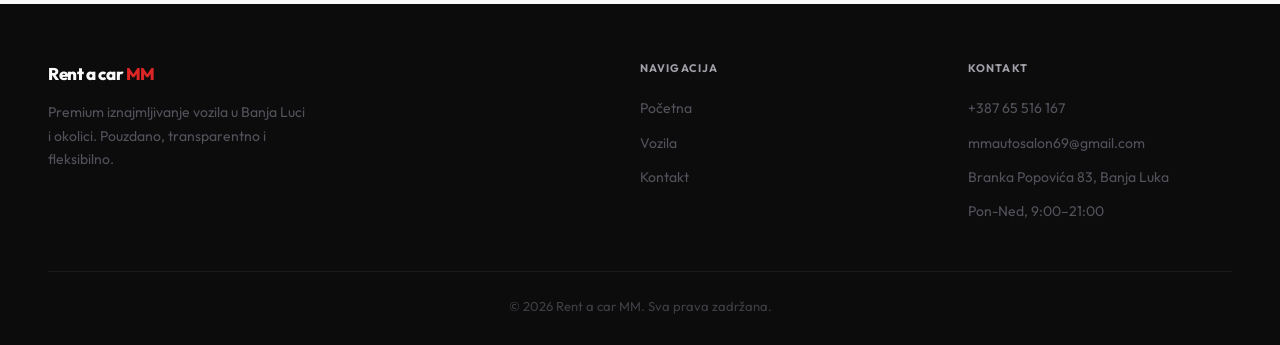
==== commit c987ec74: "Price change for C3 and C5" ====
--- a/index.html
+++ b/index.html
@@ -6,60 +6,102 @@
     <title>Rent a car MM — Banja Luka</title>
     <link rel="icon" href="images/favicon.png" type="image/png" />
     <link rel="apple-touch-icon" href="images/favicon.png" />
-    <link rel="preload" as="image" href="images/hero.webp" fetchpriority="high" />
-    <meta name="description" content="Iznajmite auto u Banja Luci uz Rent a car MM. Pouzdana vozila, transparentne dnevne cijene, bez skrivenih naknada. Pozovite +387 65 516 167." />
+    <link
+      rel="preload"
+      as="image"
+      href="images/hero.webp"
+      fetchpriority="high"
+    />
+    <meta
+      name="description"
+      content="Iznajmite auto u Banja Luci uz Rent a car MM. Pouzdana vozila, transparentne dnevne cijene, bez skrivenih naknada. Pozovite +387 65 516 167."
+    />
     <meta name="robots" content="index, follow" />
     <link rel="canonical" href="https://milorad-kecman.github.io/rentacar/" />
     <meta property="og:type" content="website" />
-    <meta property="og:url" content="https://milorad-kecman.github.io/rentacar/" />
+    <meta
+      property="og:url"
+      content="https://milorad-kecman.github.io/rentacar/"
+    />
     <meta property="og:title" content="Rent a car MM — Banja Luka" />
-    <meta property="og:description" content="Iznajmite auto u Banja Luci. Pouzdana vozila, transparentne dnevne cijene, bez skrivenih naknada." />
-    <meta property="og:image" content="https://milorad-kecman.github.io/rentacar/images/hero.jpg" />
+    <meta
+      property="og:description"
+      content="Iznajmite auto u Banja Luci. Pouzdana vozila, transparentne dnevne cijene, bez skrivenih naknada."
+    />
+    <meta
+      property="og:image"
+      content="https://milorad-kecman.github.io/rentacar/images/hero.jpg"
+    />
     <meta property="og:image:width" content="1200" />
     <meta property="og:image:height" content="630" />
     <meta property="og:image:alt" content="Rent a car MM — Banja Luka" />
     <meta property="og:locale" content="sr_BA" />
     <meta name="twitter:card" content="summary_large_image" />
     <meta name="twitter:title" content="Rent a car MM — Banja Luka" />
-    <meta name="twitter:description" content="Iznajmite auto u Banja Luci. Pouzdana vozila, transparentne dnevne cijene, bez skrivenih naknada." />
-    <meta name="twitter:image" content="https://milorad-kecman.github.io/rentacar/images/hero.jpg" />
-    <link rel="preload" as="font" type="font/woff2" href="fonts/outfit-latin.woff2" crossorigin />
-    <link rel="preload" as="font" type="font/woff2" href="fonts/outfit-latin-ext.woff2" crossorigin />
-    <link rel="stylesheet" href="style.css" media="print" onload="this.media='all'">
-    <noscript><link rel="stylesheet" href="style.css"></noscript>
+    <meta
+      name="twitter:description"
+      content="Iznajmite auto u Banja Luci. Pouzdana vozila, transparentne dnevne cijene, bez skrivenih naknada."
+    />
+    <meta
+      name="twitter:image"
+      content="https://milorad-kecman.github.io/rentacar/images/hero.jpg"
+    />
+    <link
+      rel="preload"
+      as="font"
+      type="font/woff2"
+      href="fonts/outfit-latin.woff2"
+      crossorigin
+    />
+    <link
+      rel="preload"
+      as="font"
+      type="font/woff2"
+      href="fonts/outfit-latin-ext.woff2"
+      crossorigin
+    />
+    <link
+      rel="stylesheet"
+      href="style.css"
+      media="print"
+      onload="this.media = 'all'"
+    />
+    <noscript><link rel="stylesheet" href="style.css" /></noscript>
     <script type="application/ld+json">
-    {
-      "@context": "https://schema.org",
-      "@type": "LocalBusiness",
-      "name": "Rent a car MM",
-      "url": "https://milorad-kecman.github.io/rentacar/",
-      "telephone": "+38765516167",
-      "email": "mmautosalon69@gmail.com",
-      "address": {
-        "@type": "PostalAddress",
-        "streetAddress": "Branka Popovića 83",
-        "addressLocality": "Banja Luka",
-        "addressCountry": "BA"
-      },
-      "openingHours": "Mo-Sa 08:00-20:00",
-      "priceRange": "$$",
-      "description": "Iznajmljivanje automobila u Banja Luci. Pouzdana vozila, transparentne dnevne cijene, bez skrivenih naknada."
-    }
+      {
+        "@context": "https://schema.org",
+        "@type": "LocalBusiness",
+        "name": "Rent a car MM",
+        "url": "https://milorad-kecman.github.io/rentacar/",
+        "telephone": "+38765516167",
+        "email": "mmautosalon69@gmail.com",
+        "address": {
+          "@type": "PostalAddress",
+          "streetAddress": "Branka Popovića 83",
+          "addressLocality": "Banja Luka",
+          "addressCountry": "BA"
+        },
+        "openingHours": "Mo-Sa 08:00-20:00",
+        "priceRange": "$$",
+        "description": "Iznajmljivanje automobila u Banja Luci. Pouzdana vozila, transparentne dnevne cijene, bez skrivenih naknada."
+      }
     </script>
   </head>
   <body>
-  <svg style="display:none" aria-hidden="true">
-    <symbol id="icon-shield" viewBox="0 0 16 16">
-      <path d="M8 1.5L2 4v4.5c0 3.2 2.5 5.9 6 6.8 3.5-.9 6-3.6 6-6.8V4L8 1.5z"/>
-      <path d="M5.5 8l1.5 1.5 3-3"/>
-    </symbol>
-    <symbol id="icon-roadside" viewBox="0 0 16 16">
-      <circle cx="5" cy="12" r="1.5"/>
-      <circle cx="12" cy="12" r="1.5"/>
-      <path d="M1.5 9h10l.5 3H1.5V9z"/>
-      <path d="M11.5 10.5L13 7.5h1.5"/>
-    </symbol>
-  </svg>
+    <svg style="display: none" aria-hidden="true">
+      <symbol id="icon-shield" viewBox="0 0 16 16">
+        <path
+          d="M8 1.5L2 4v4.5c0 3.2 2.5 5.9 6 6.8 3.5-.9 6-3.6 6-6.8V4L8 1.5z"
+        />
+        <path d="M5.5 8l1.5 1.5 3-3" />
+      </symbol>
+      <symbol id="icon-roadside" viewBox="0 0 16 16">
+        <circle cx="5" cy="12" r="1.5" />
+        <circle cx="12" cy="12" r="1.5" />
+        <path d="M1.5 9h10l.5 3H1.5V9z" />
+        <path d="M11.5 10.5L13 7.5h1.5" />
+      </symbol>
+    </svg>
     <!-- ============ NAVBAR ============ -->
     <nav class="navbar">
       <div class="container nav-inner">
@@ -264,9 +306,33 @@
 
                 <div class="car-inclusions">
                   <span class="car-inclusion"
-                    ><svg viewBox="0 0 16 16" fill="none" stroke="currentColor" stroke-width="1.5" stroke-linecap="round" stroke-linejoin="round" aria-hidden="true"><use href="#icon-shield"/></svg><span data-i18n="vehicle_incl_insurance">Kasko osigurano</span></span>
-                  <span class="car-inclusion"
-                    ><svg viewBox="0 0 16 16" fill="none" stroke="currentColor" stroke-width="1.5" stroke-linecap="round" stroke-linejoin="round" aria-hidden="true"><use href="#icon-roadside"/></svg><span data-i18n="incl_roadside">Pomoć na putu</span></span>
+                    ><svg
+                      viewBox="0 0 16 16"
+                      fill="none"
+                      stroke="currentColor"
+                      stroke-width="1.5"
+                      stroke-linecap="round"
+                      stroke-linejoin="round"
+                      aria-hidden="true"
+                    >
+                      <use href="#icon-shield" /></svg
+                    ><span data-i18n="vehicle_incl_insurance"
+                      >Kasko osigurano</span
+                    ></span
+                  >
+                  <span class="car-inclusion"
+                    ><svg
+                      viewBox="0 0 16 16"
+                      fill="none"
+                      stroke="currentColor"
+                      stroke-width="1.5"
+                      stroke-linecap="round"
+                      stroke-linejoin="round"
+                      aria-hidden="true"
+                    >
+                      <use href="#icon-roadside" /></svg
+                    ><span data-i18n="incl_roadside">Pomoć na putu</span></span
+                  >
                 </div>
                 <button
                   class="btn btn-primary inquire-btn"
@@ -338,20 +404,44 @@
                   <div class="price-tier">
                     <span class="price-tier-days" data-i18n="price_3_6"
                       >3–6 dana</span
-                    ><span class="price-tier-price">95 KM</span>
+                    ><span class="price-tier-price">90 KM</span>
                   </div>
                   <div class="price-tier">
                     <span class="price-tier-days" data-i18n="price_7_30"
                       >7–30 dana</span
-                    ><span class="price-tier-price">90 KM</span>
+                    ><span class="price-tier-price">85 KM</span>
                   </div>
                 </div>
 
                 <div class="car-inclusions">
                   <span class="car-inclusion"
-                    ><svg viewBox="0 0 16 16" fill="none" stroke="currentColor" stroke-width="1.5" stroke-linecap="round" stroke-linejoin="round" aria-hidden="true"><use href="#icon-shield"/></svg><span data-i18n="vehicle_incl_insurance">Kasko osigurano</span></span>
-                  <span class="car-inclusion"
-                    ><svg viewBox="0 0 16 16" fill="none" stroke="currentColor" stroke-width="1.5" stroke-linecap="round" stroke-linejoin="round" aria-hidden="true"><use href="#icon-roadside"/></svg><span data-i18n="incl_roadside">Pomoć na putu</span></span>
+                    ><svg
+                      viewBox="0 0 16 16"
+                      fill="none"
+                      stroke="currentColor"
+                      stroke-width="1.5"
+                      stroke-linecap="round"
+                      stroke-linejoin="round"
+                      aria-hidden="true"
+                    >
+                      <use href="#icon-shield" /></svg
+                    ><span data-i18n="vehicle_incl_insurance"
+                      >Kasko osigurano</span
+                    ></span
+                  >
+                  <span class="car-inclusion"
+                    ><svg
+                      viewBox="0 0 16 16"
+                      fill="none"
+                      stroke="currentColor"
+                      stroke-width="1.5"
+                      stroke-linecap="round"
+                      stroke-linejoin="round"
+                      aria-hidden="true"
+                    >
+                      <use href="#icon-roadside" /></svg
+                    ><span data-i18n="incl_roadside">Pomoć na putu</span></span
+                  >
                 </div>
                 <button
                   class="btn btn-primary inquire-btn"
@@ -423,9 +513,33 @@
 
                 <div class="car-inclusions">
                   <span class="car-inclusion"
-                    ><svg viewBox="0 0 16 16" fill="none" stroke="currentColor" stroke-width="1.5" stroke-linecap="round" stroke-linejoin="round" aria-hidden="true"><use href="#icon-shield"/></svg><span data-i18n="vehicle_incl_insurance">Kasko osigurano</span></span>
-                  <span class="car-inclusion"
-                    ><svg viewBox="0 0 16 16" fill="none" stroke="currentColor" stroke-width="1.5" stroke-linecap="round" stroke-linejoin="round" aria-hidden="true"><use href="#icon-roadside"/></svg><span data-i18n="incl_roadside">Pomoć na putu</span></span>
+                    ><svg
+                      viewBox="0 0 16 16"
+                      fill="none"
+                      stroke="currentColor"
+                      stroke-width="1.5"
+                      stroke-linecap="round"
+                      stroke-linejoin="round"
+                      aria-hidden="true"
+                    >
+                      <use href="#icon-shield" /></svg
+                    ><span data-i18n="vehicle_incl_insurance"
+                      >Kasko osigurano</span
+                    ></span
+                  >
+                  <span class="car-inclusion"
+                    ><svg
+                      viewBox="0 0 16 16"
+                      fill="none"
+                      stroke="currentColor"
+                      stroke-width="1.5"
+                      stroke-linecap="round"
+                      stroke-linejoin="round"
+                      aria-hidden="true"
+                    >
+                      <use href="#icon-roadside" /></svg
+                    ><span data-i18n="incl_roadside">Pomoć na putu</span></span
+                  >
                 </div>
                 <button
                   class="btn btn-primary inquire-btn"
@@ -497,9 +611,33 @@
 
                 <div class="car-inclusions">
                   <span class="car-inclusion"
-                    ><svg viewBox="0 0 16 16" fill="none" stroke="currentColor" stroke-width="1.5" stroke-linecap="round" stroke-linejoin="round" aria-hidden="true"><use href="#icon-shield"/></svg><span data-i18n="vehicle_incl_insurance">Kasko osigurano</span></span>
-                  <span class="car-inclusion"
-                    ><svg viewBox="0 0 16 16" fill="none" stroke="currentColor" stroke-width="1.5" stroke-linecap="round" stroke-linejoin="round" aria-hidden="true"><use href="#icon-roadside"/></svg><span data-i18n="incl_roadside">Pomoć na putu</span></span>
+                    ><svg
+                      viewBox="0 0 16 16"
+                      fill="none"
+                      stroke="currentColor"
+                      stroke-width="1.5"
+                      stroke-linecap="round"
+                      stroke-linejoin="round"
+                      aria-hidden="true"
+                    >
+                      <use href="#icon-shield" /></svg
+                    ><span data-i18n="vehicle_incl_insurance"
+                      >Kasko osigurano</span
+                    ></span
+                  >
+                  <span class="car-inclusion"
+                    ><svg
+                      viewBox="0 0 16 16"
+                      fill="none"
+                      stroke="currentColor"
+                      stroke-width="1.5"
+                      stroke-linecap="round"
+                      stroke-linejoin="round"
+                      aria-hidden="true"
+                    >
+                      <use href="#icon-roadside" /></svg
+                    ><span data-i18n="incl_roadside">Pomoć na putu</span></span
+                  >
                 </div>
                 <button
                   class="btn btn-primary inquire-btn"
@@ -580,9 +718,33 @@
 
                 <div class="car-inclusions">
                   <span class="car-inclusion"
-                    ><svg viewBox="0 0 16 16" fill="none" stroke="currentColor" stroke-width="1.5" stroke-linecap="round" stroke-linejoin="round" aria-hidden="true"><use href="#icon-shield"/></svg><span data-i18n="vehicle_incl_insurance">Kasko osigurano</span></span>
-                  <span class="car-inclusion"
-                    ><svg viewBox="0 0 16 16" fill="none" stroke="currentColor" stroke-width="1.5" stroke-linecap="round" stroke-linejoin="round" aria-hidden="true"><use href="#icon-roadside"/></svg><span data-i18n="incl_roadside">Pomoć na putu</span></span>
+                    ><svg
+                      viewBox="0 0 16 16"
+                      fill="none"
+                      stroke="currentColor"
+                      stroke-width="1.5"
+                      stroke-linecap="round"
+                      stroke-linejoin="round"
+                      aria-hidden="true"
+                    >
+                      <use href="#icon-shield" /></svg
+                    ><span data-i18n="vehicle_incl_insurance"
+                      >Kasko osigurano</span
+                    ></span
+                  >
+                  <span class="car-inclusion"
+                    ><svg
+                      viewBox="0 0 16 16"
+                      fill="none"
+                      stroke="currentColor"
+                      stroke-width="1.5"
+                      stroke-linecap="round"
+                      stroke-linejoin="round"
+                      aria-hidden="true"
+                    >
+                      <use href="#icon-roadside" /></svg
+                    ><span data-i18n="incl_roadside">Pomoć na putu</span></span
+                  >
                 </div>
                 <button
                   class="btn btn-primary inquire-btn"
@@ -660,9 +822,33 @@
 
                 <div class="car-inclusions">
                   <span class="car-inclusion"
-                    ><svg viewBox="0 0 16 16" fill="none" stroke="currentColor" stroke-width="1.5" stroke-linecap="round" stroke-linejoin="round" aria-hidden="true"><use href="#icon-shield"/></svg><span data-i18n="vehicle_incl_insurance">Kasko osigurano</span></span>
-                  <span class="car-inclusion"
-                    ><svg viewBox="0 0 16 16" fill="none" stroke="currentColor" stroke-width="1.5" stroke-linecap="round" stroke-linejoin="round" aria-hidden="true"><use href="#icon-roadside"/></svg><span data-i18n="incl_roadside">Pomoć na putu</span></span>
+                    ><svg
+                      viewBox="0 0 16 16"
+                      fill="none"
+                      stroke="currentColor"
+                      stroke-width="1.5"
+                      stroke-linecap="round"
+                      stroke-linejoin="round"
+                      aria-hidden="true"
+                    >
+                      <use href="#icon-shield" /></svg
+                    ><span data-i18n="vehicle_incl_insurance"
+                      >Kasko osigurano</span
+                    ></span
+                  >
+                  <span class="car-inclusion"
+                    ><svg
+                      viewBox="0 0 16 16"
+                      fill="none"
+                      stroke="currentColor"
+                      stroke-width="1.5"
+                      stroke-linecap="round"
+                      stroke-linejoin="round"
+                      aria-hidden="true"
+                    >
+                      <use href="#icon-roadside" /></svg
+                    ><span data-i18n="incl_roadside">Pomoć na putu</span></span
+                  >
                 </div>
                 <button
                   class="btn btn-primary inquire-btn"
@@ -744,9 +930,33 @@
 
                 <div class="car-inclusions">
                   <span class="car-inclusion"
-                    ><svg viewBox="0 0 16 16" fill="none" stroke="currentColor" stroke-width="1.5" stroke-linecap="round" stroke-linejoin="round" aria-hidden="true"><use href="#icon-shield"/></svg><span data-i18n="vehicle_incl_insurance">Kasko osigurano</span></span>
-                  <span class="car-inclusion"
-                    ><svg viewBox="0 0 16 16" fill="none" stroke="currentColor" stroke-width="1.5" stroke-linecap="round" stroke-linejoin="round" aria-hidden="true"><use href="#icon-roadside"/></svg><span data-i18n="incl_roadside">Pomoć na putu</span></span>
+                    ><svg
+                      viewBox="0 0 16 16"
+                      fill="none"
+                      stroke="currentColor"
+                      stroke-width="1.5"
+                      stroke-linecap="round"
+                      stroke-linejoin="round"
+                      aria-hidden="true"
+                    >
+                      <use href="#icon-shield" /></svg
+                    ><span data-i18n="vehicle_incl_insurance"
+                      >Kasko osigurano</span
+                    ></span
+                  >
+                  <span class="car-inclusion"
+                    ><svg
+                      viewBox="0 0 16 16"
+                      fill="none"
+                      stroke="currentColor"
+                      stroke-width="1.5"
+                      stroke-linecap="round"
+                      stroke-linejoin="round"
+                      aria-hidden="true"
+                    >
+                      <use href="#icon-roadside" /></svg
+                    ><span data-i18n="incl_roadside">Pomoć na putu</span></span
+                  >
                 </div>
                 <button
                   class="btn btn-primary inquire-btn"
@@ -825,20 +1035,44 @@
                   <div class="price-tier">
                     <span class="price-tier-days" data-i18n="price_3_6"
                       >3–6 dana</span
-                    ><span class="price-tier-price">60 KM</span>
+                    ><span class="price-tier-price">65 KM</span>
                   </div>
                   <div class="price-tier">
                     <span class="price-tier-days" data-i18n="price_7_30"
                       >7–30 dana</span
-                    ><span class="price-tier-price">55 KM</span>
+                    ><span class="price-tier-price">60 KM</span>
                   </div>
                 </div>
 
                 <div class="car-inclusions">
                   <span class="car-inclusion"
-                    ><svg viewBox="0 0 16 16" fill="none" stroke="currentColor" stroke-width="1.5" stroke-linecap="round" stroke-linejoin="round" aria-hidden="true"><use href="#icon-shield"/></svg><span data-i18n="vehicle_incl_insurance">Kasko osigurano</span></span>
-                  <span class="car-inclusion"
-                    ><svg viewBox="0 0 16 16" fill="none" stroke="currentColor" stroke-width="1.5" stroke-linecap="round" stroke-linejoin="round" aria-hidden="true"><use href="#icon-roadside"/></svg><span data-i18n="incl_roadside">Pomoć na putu</span></span>
+                    ><svg
+                      viewBox="0 0 16 16"
+                      fill="none"
+                      stroke="currentColor"
+                      stroke-width="1.5"
+                      stroke-linecap="round"
+                      stroke-linejoin="round"
+                      aria-hidden="true"
+                    >
+                      <use href="#icon-shield" /></svg
+                    ><span data-i18n="vehicle_incl_insurance"
+                      >Kasko osigurano</span
+                    ></span
+                  >
+                  <span class="car-inclusion"
+                    ><svg
+                      viewBox="0 0 16 16"
+                      fill="none"
+                      stroke="currentColor"
+                      stroke-width="1.5"
+                      stroke-linecap="round"
+                      stroke-linejoin="round"
+                      aria-hidden="true"
+                    >
+                      <use href="#icon-roadside" /></svg
+                    ><span data-i18n="incl_roadside">Pomoć na putu</span></span
+                  >
                 </div>
                 <button
                   class="btn btn-primary inquire-btn"
@@ -916,9 +1150,33 @@
 
                 <div class="car-inclusions">
                   <span class="car-inclusion"
-                    ><svg viewBox="0 0 16 16" fill="none" stroke="currentColor" stroke-width="1.5" stroke-linecap="round" stroke-linejoin="round" aria-hidden="true"><use href="#icon-shield"/></svg><span data-i18n="vehicle_incl_insurance">Kasko osigurano</span></span>
-                  <span class="car-inclusion"
-                    ><svg viewBox="0 0 16 16" fill="none" stroke="currentColor" stroke-width="1.5" stroke-linecap="round" stroke-linejoin="round" aria-hidden="true"><use href="#icon-roadside"/></svg><span data-i18n="incl_roadside">Pomoć na putu</span></span>
+                    ><svg
+                      viewBox="0 0 16 16"
+                      fill="none"
+                      stroke="currentColor"
+                      stroke-width="1.5"
+                      stroke-linecap="round"
+                      stroke-linejoin="round"
+                      aria-hidden="true"
+                    >
+                      <use href="#icon-shield" /></svg
+                    ><span data-i18n="vehicle_incl_insurance"
+                      >Kasko osigurano</span
+                    ></span
+                  >
+                  <span class="car-inclusion"
+                    ><svg
+                      viewBox="0 0 16 16"
+                      fill="none"
+                      stroke="currentColor"
+                      stroke-width="1.5"
+                      stroke-linecap="round"
+                      stroke-linejoin="round"
+                      aria-hidden="true"
+                    >
+                      <use href="#icon-roadside" /></svg
+                    ><span data-i18n="incl_roadside">Pomoć na putu</span></span
+                  >
                 </div>
                 <button
                   class="btn btn-primary inquire-btn"
@@ -1002,9 +1260,33 @@
 
                 <div class="car-inclusions">
                   <span class="car-inclusion"
-                    ><svg viewBox="0 0 16 16" fill="none" stroke="currentColor" stroke-width="1.5" stroke-linecap="round" stroke-linejoin="round" aria-hidden="true"><use href="#icon-shield"/></svg><span data-i18n="vehicle_incl_insurance">Kasko osigurano</span></span>
-                  <span class="car-inclusion"
-                    ><svg viewBox="0 0 16 16" fill="none" stroke="currentColor" stroke-width="1.5" stroke-linecap="round" stroke-linejoin="round" aria-hidden="true"><use href="#icon-roadside"/></svg><span data-i18n="incl_roadside">Pomoć na putu</span></span>
+                    ><svg
+                      viewBox="0 0 16 16"
+                      fill="none"
+                      stroke="currentColor"
+                      stroke-width="1.5"
+                      stroke-linecap="round"
+                      stroke-linejoin="round"
+                      aria-hidden="true"
+                    >
+                      <use href="#icon-shield" /></svg
+                    ><span data-i18n="vehicle_incl_insurance"
+                      >Kasko osigurano</span
+                    ></span
+                  >
+                  <span class="car-inclusion"
+                    ><svg
+                      viewBox="0 0 16 16"
+                      fill="none"
+                      stroke="currentColor"
+                      stroke-width="1.5"
+                      stroke-linecap="round"
+                      stroke-linejoin="round"
+                      aria-hidden="true"
+                    >
+                      <use href="#icon-roadside" /></svg
+                    ><span data-i18n="incl_roadside">Pomoć na putu</span></span
+                  >
                 </div>
                 <button
                   class="btn btn-primary inquire-btn"
@@ -1088,9 +1370,33 @@
 
                 <div class="car-inclusions">
                   <span class="car-inclusion"
-                    ><svg viewBox="0 0 16 16" fill="none" stroke="currentColor" stroke-width="1.5" stroke-linecap="round" stroke-linejoin="round" aria-hidden="true"><use href="#icon-shield"/></svg><span data-i18n="vehicle_incl_insurance">Kasko osigurano</span></span>
-                  <span class="car-inclusion"
-                    ><svg viewBox="0 0 16 16" fill="none" stroke="currentColor" stroke-width="1.5" stroke-linecap="round" stroke-linejoin="round" aria-hidden="true"><use href="#icon-roadside"/></svg><span data-i18n="incl_roadside">Pomoć na putu</span></span>
+                    ><svg
+                      viewBox="0 0 16 16"
+                      fill="none"
+                      stroke="currentColor"
+                      stroke-width="1.5"
+                      stroke-linecap="round"
+                      stroke-linejoin="round"
+                      aria-hidden="true"
+                    >
+                      <use href="#icon-shield" /></svg
+                    ><span data-i18n="vehicle_incl_insurance"
+                      >Kasko osigurano</span
+                    ></span
+                  >
+                  <span class="car-inclusion"
+                    ><svg
+                      viewBox="0 0 16 16"
+                      fill="none"
+                      stroke="currentColor"
+                      stroke-width="1.5"
+                      stroke-linecap="round"
+                      stroke-linejoin="round"
+                      aria-hidden="true"
+                    >
+                      <use href="#icon-roadside" /></svg
+                    ><span data-i18n="incl_roadside">Pomoć na putu</span></span
+                  >
                 </div>
                 <button
                   class="btn btn-primary inquire-btn"
@@ -1613,7 +1919,10 @@
       </div>
     </div>
 
-    <script defer src="https://cdn.jsdelivr.net/npm/@emailjs/browser@4/dist/email.min.js"></script>
+    <script
+      defer
+      src="https://cdn.jsdelivr.net/npm/@emailjs/browser@4/dist/email.min.js"
+    ></script>
     <script defer src="i18n.js"></script>
     <script defer src="script.js"></script>
   </body>
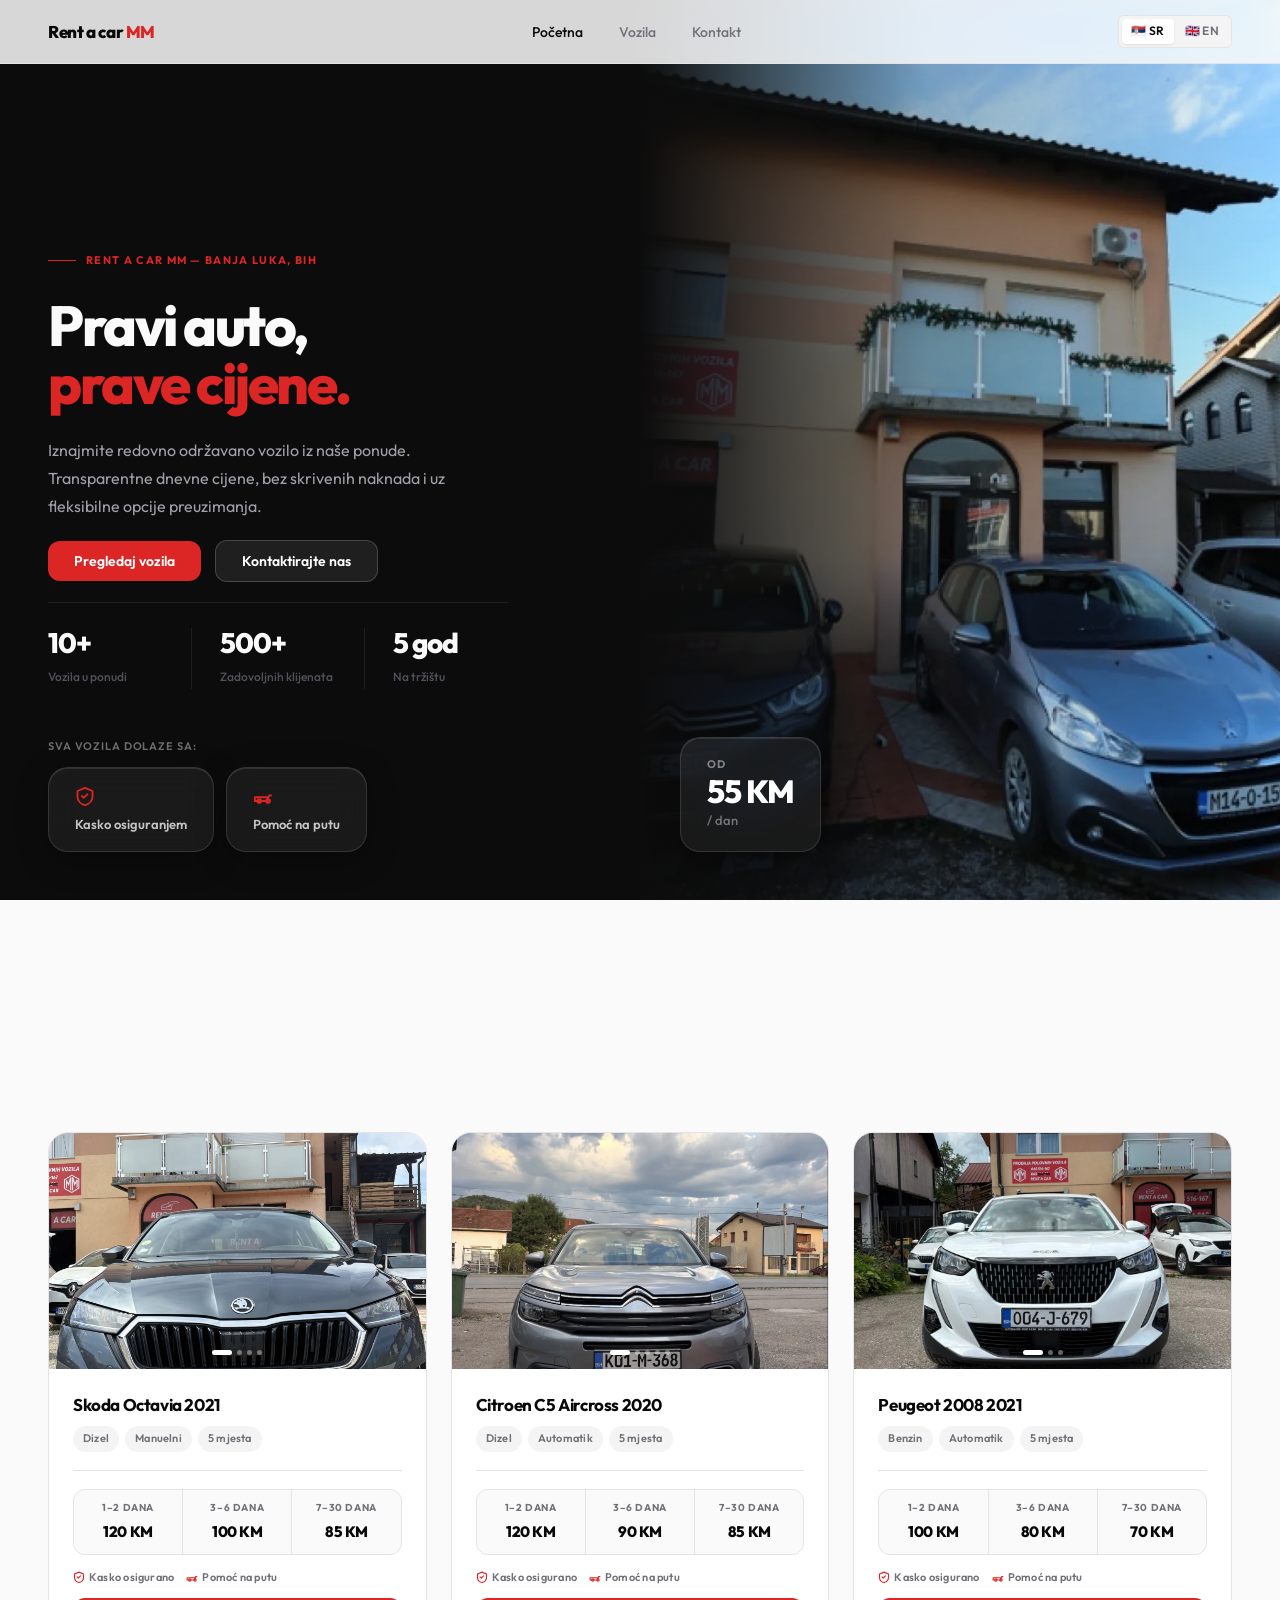
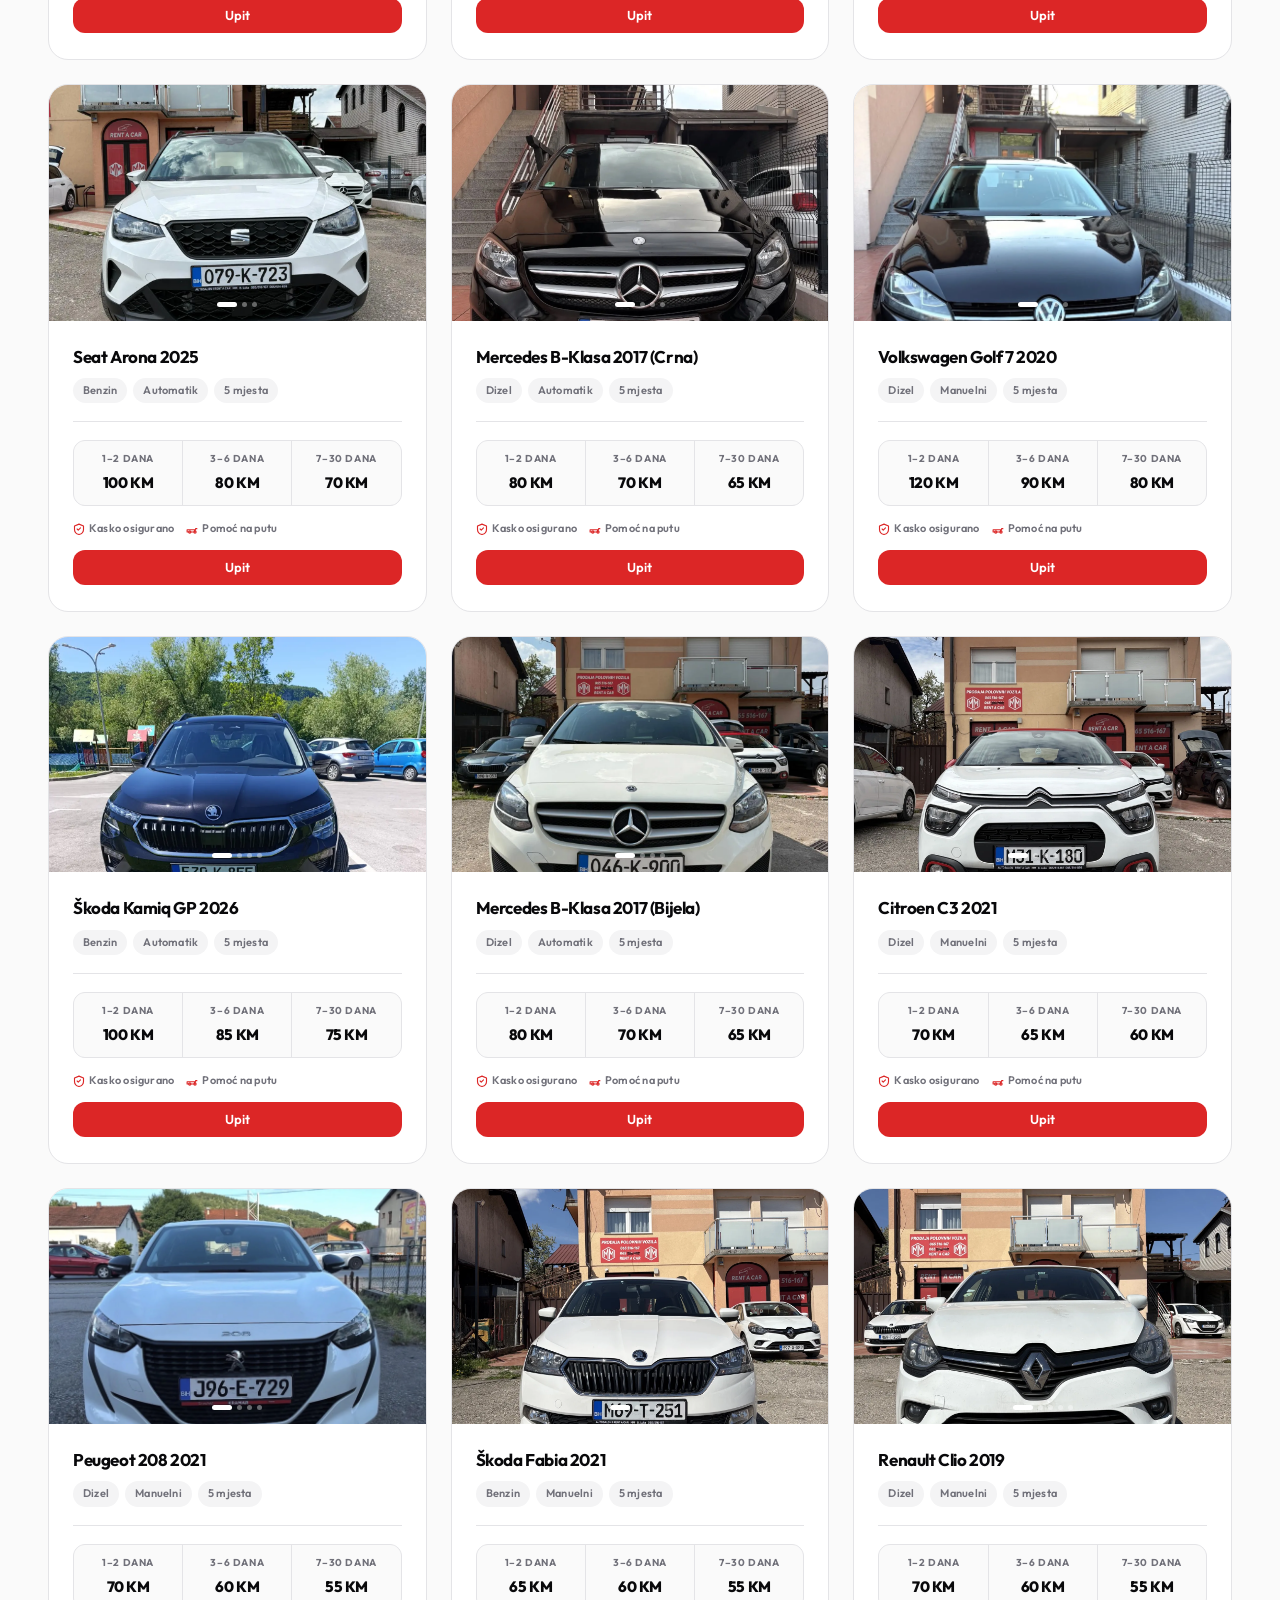
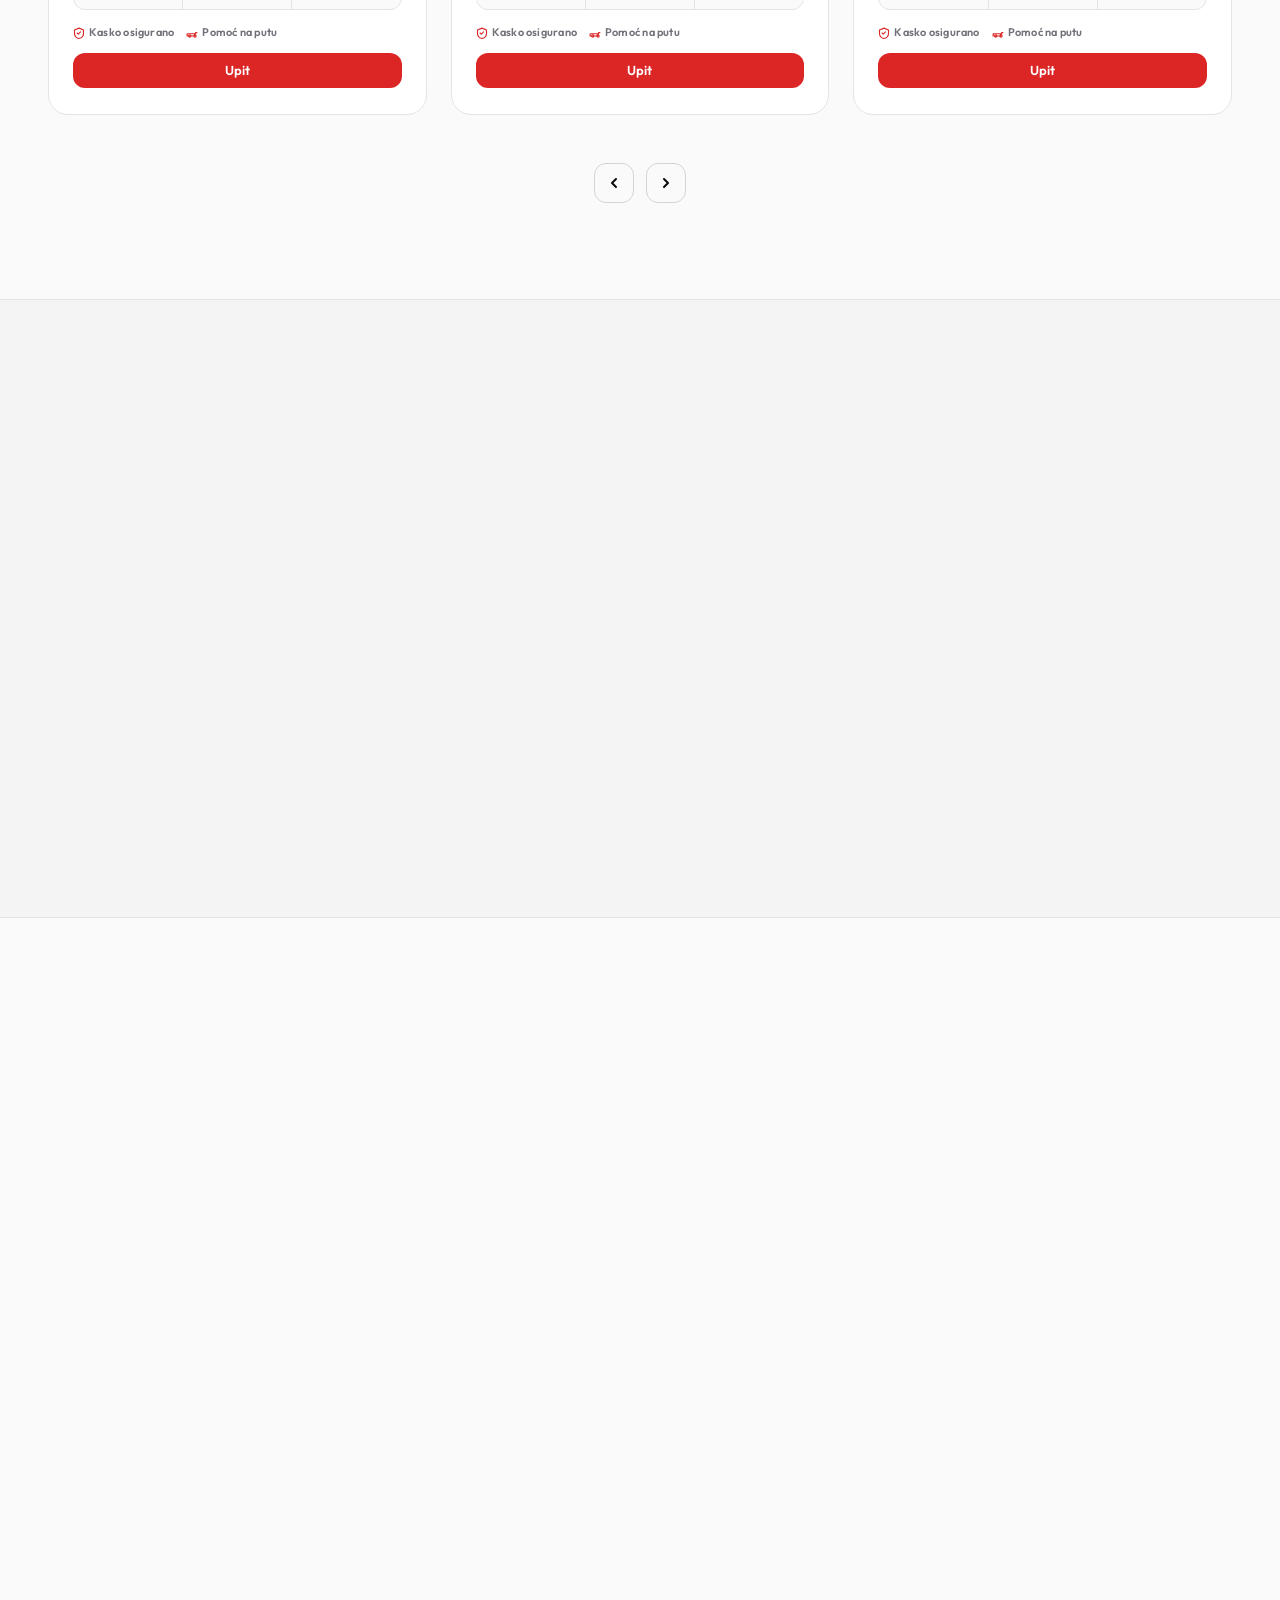
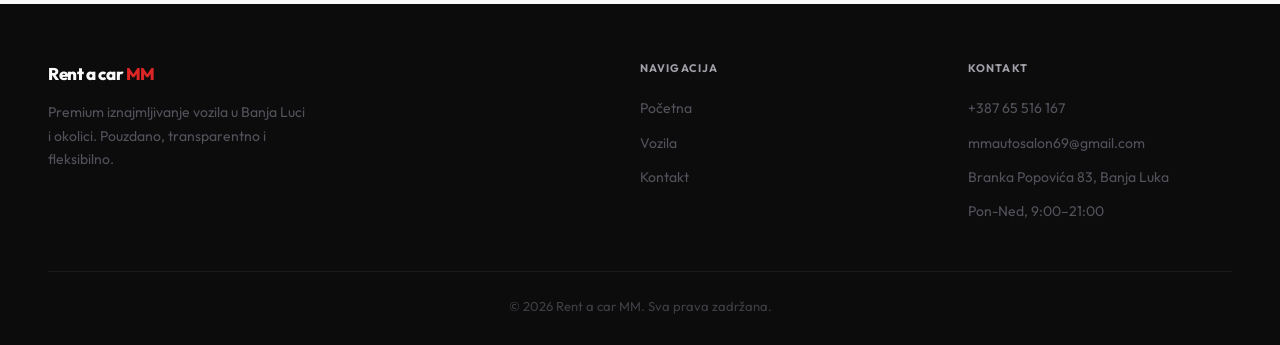
==== commit 31d9b589: "Added skoda kamiq vechicle." ====
--- a/index.html
+++ b/index.html
@@ -861,7 +861,111 @@
             </div>
           </div>
 
-          <!-- 5: Mercedes B-Klasa (Bijela) -->
+          <!-- 7: Škoda Kamiq GP -->
+          <div class="car-card" data-tags="petrol automatic">
+            <div class="car-slider" data-slider>
+              <img
+                src="images/skoda-kamiq/skoda-kamiq-prednja.webp"
+                alt="Škoda Kamiq prednja"
+                class="active"
+                loading="lazy"
+              />
+              <img
+                src="images/skoda-kamiq/skoda-kamiq-bocna.webp"
+                alt="Škoda Kamiq bočna"
+                loading="lazy"
+              />
+              <img
+                src="images/skoda-kamiq/skoda-kamiq-bocna2.webp"
+                alt="Škoda Kamiq bočna 2"
+                loading="lazy"
+              />
+              <img
+                src="images/skoda-kamiq/skoda-kamiq-zadnja.webp"
+                alt="Škoda Kamiq zadnja"
+                loading="lazy"
+              />
+              <button class="slider-btn prev" aria-label="Prethodna">
+                &#8249;
+              </button>
+              <button class="slider-btn next" aria-label="Sljedeća">
+                &#8250;
+              </button>
+              <div class="slider-dots">
+                <button class="slider-dot active" aria-label="Slajd 1"></button>
+                <button class="slider-dot" aria-label="Slajd 2"></button>
+                <button class="slider-dot" aria-label="Slajd 3"></button>
+                <button class="slider-dot" aria-label="Slajd 4"></button>
+              </div>
+            </div>
+            <div class="car-body">
+              <h3 class="car-name">Škoda Kamiq GP 2026</h3>
+              <div class="car-meta">
+                <span class="car-tag" data-i18n="tag_petrol">Benzin</span>
+                <span class="car-tag" data-i18n="tag_automatic">Automatik</span>
+                <span class="car-tag" data-i18n="tag_seats">5 mjesta</span>
+              </div>
+              <div class="car-footer">
+                <div class="car-pricing">
+                  <div class="price-tier">
+                    <span class="price-tier-days" data-i18n="price_1_2"
+                      >1–2 dana</span
+                    ><span class="price-tier-price">100 KM</span>
+                  </div>
+                  <div class="price-tier">
+                    <span class="price-tier-days" data-i18n="price_3_6"
+                      >3–6 dana</span
+                    ><span class="price-tier-price">85 KM</span>
+                  </div>
+                  <div class="price-tier">
+                    <span class="price-tier-days" data-i18n="price_7_30"
+                      >7–30 dana</span
+                    ><span class="price-tier-price">75 KM</span>
+                  </div>
+                </div>
+
+                <div class="car-inclusions">
+                  <span class="car-inclusion"
+                    ><svg
+                      viewBox="0 0 16 16"
+                      fill="none"
+                      stroke="currentColor"
+                      stroke-width="1.5"
+                      stroke-linecap="round"
+                      stroke-linejoin="round"
+                      aria-hidden="true"
+                    >
+                      <use href="#icon-shield" /></svg
+                    ><span data-i18n="vehicle_incl_insurance"
+                      >Kasko osigurano</span
+                    ></span
+                  >
+                  <span class="car-inclusion"
+                    ><svg
+                      viewBox="0 0 16 16"
+                      fill="none"
+                      stroke="currentColor"
+                      stroke-width="1.5"
+                      stroke-linecap="round"
+                      stroke-linejoin="round"
+                      aria-hidden="true"
+                    >
+                      <use href="#icon-roadside" /></svg
+                    ><span data-i18n="incl_roadside">Pomoć na putu</span></span
+                  >
+                </div>
+                <button
+                  class="btn btn-primary inquire-btn"
+                  data-car="Škoda Kamiq GP 2026"
+                  data-i18n="tag_inquiry"
+                >
+                  Upit
+                </button>
+              </div>
+            </div>
+          </div>
+
+          <!-- 8: Mercedes B-Klasa (Bijela) -->
           <div class="car-card" data-tags="diesel automatic">
             <div class="car-slider" data-slider>
               <img
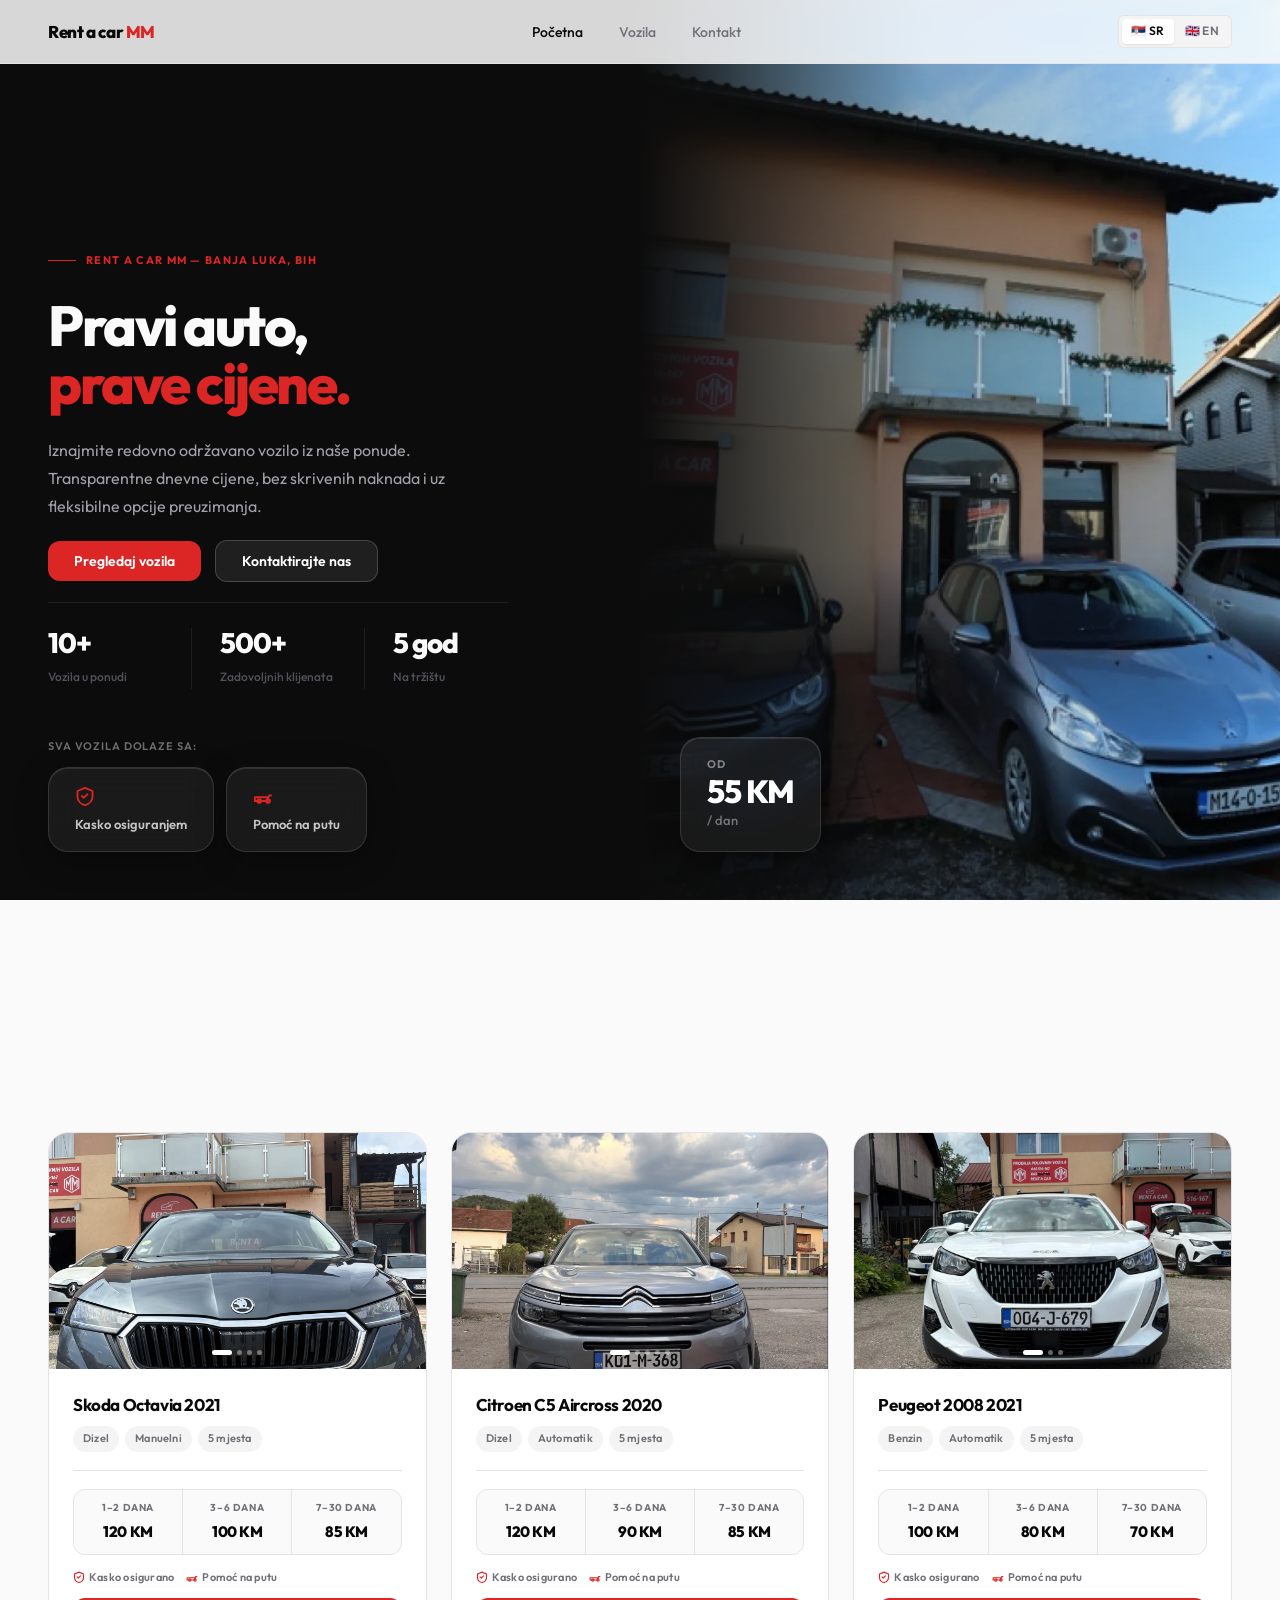
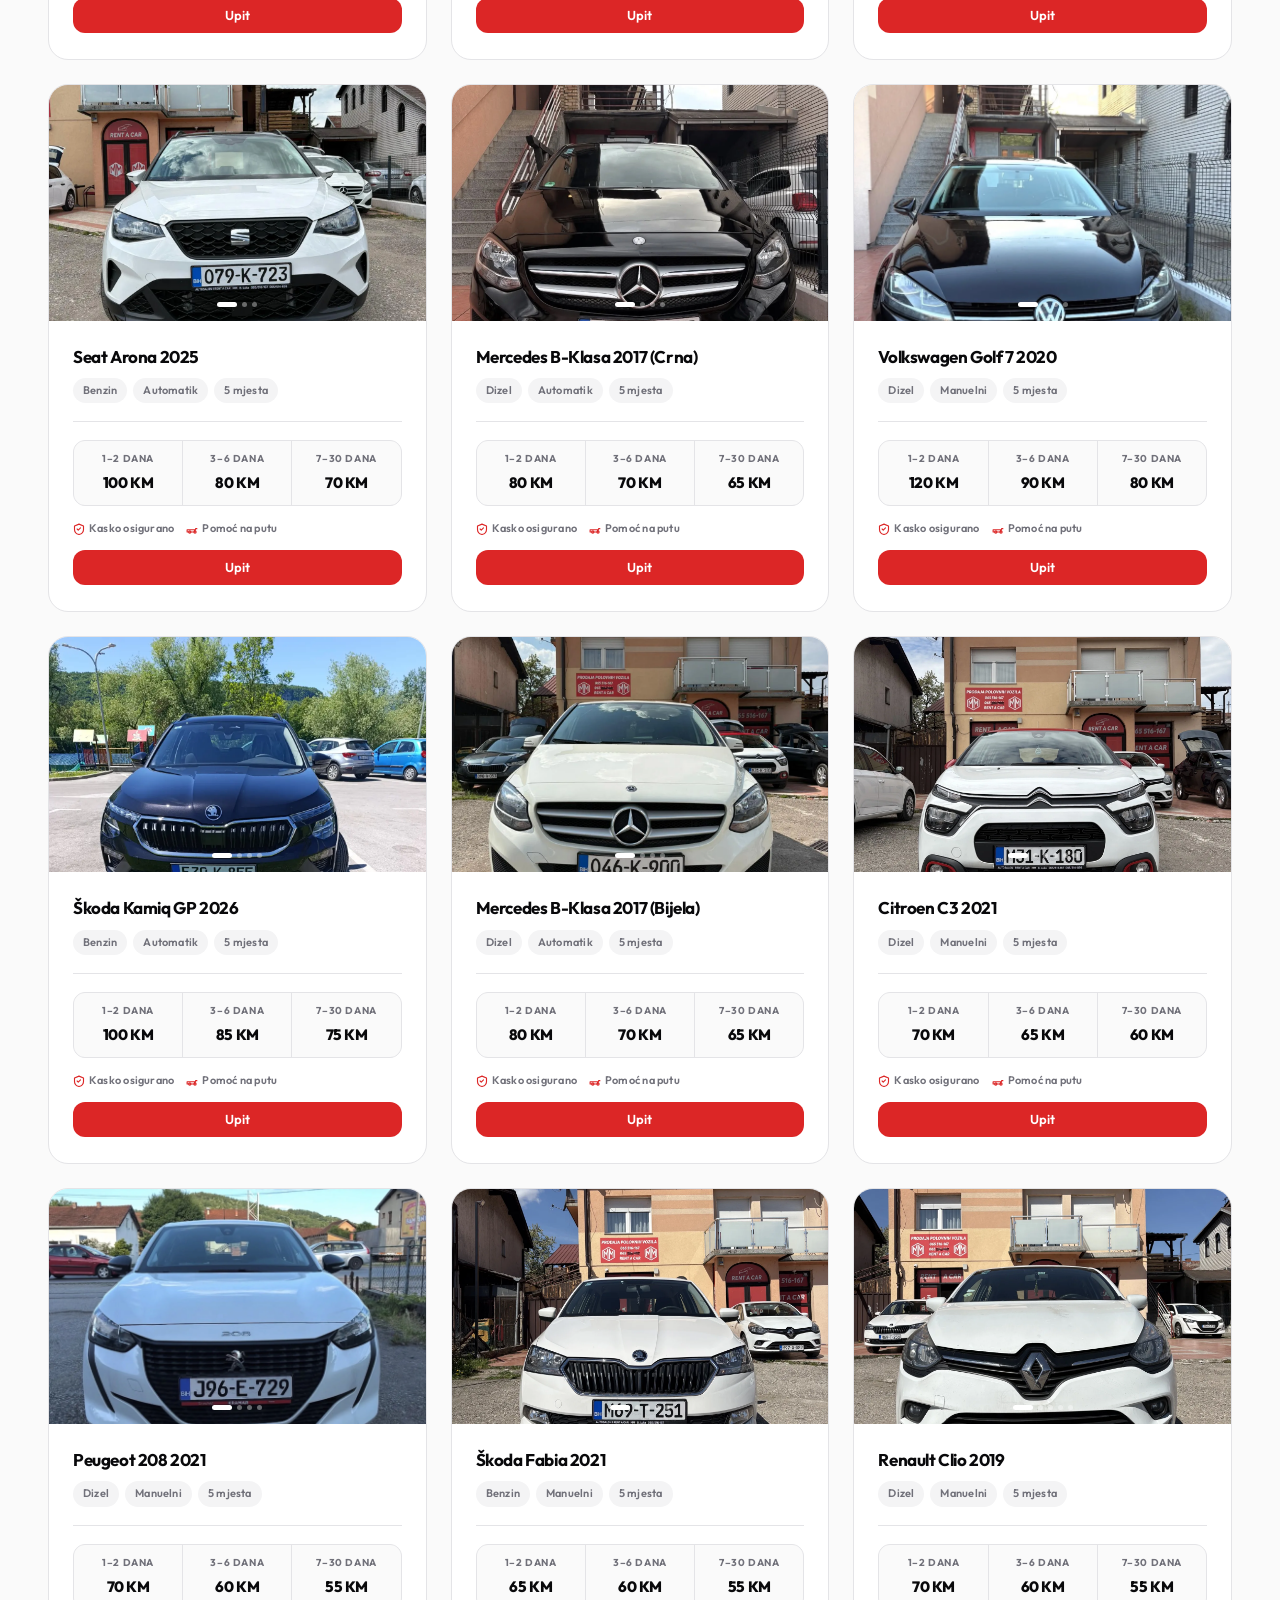
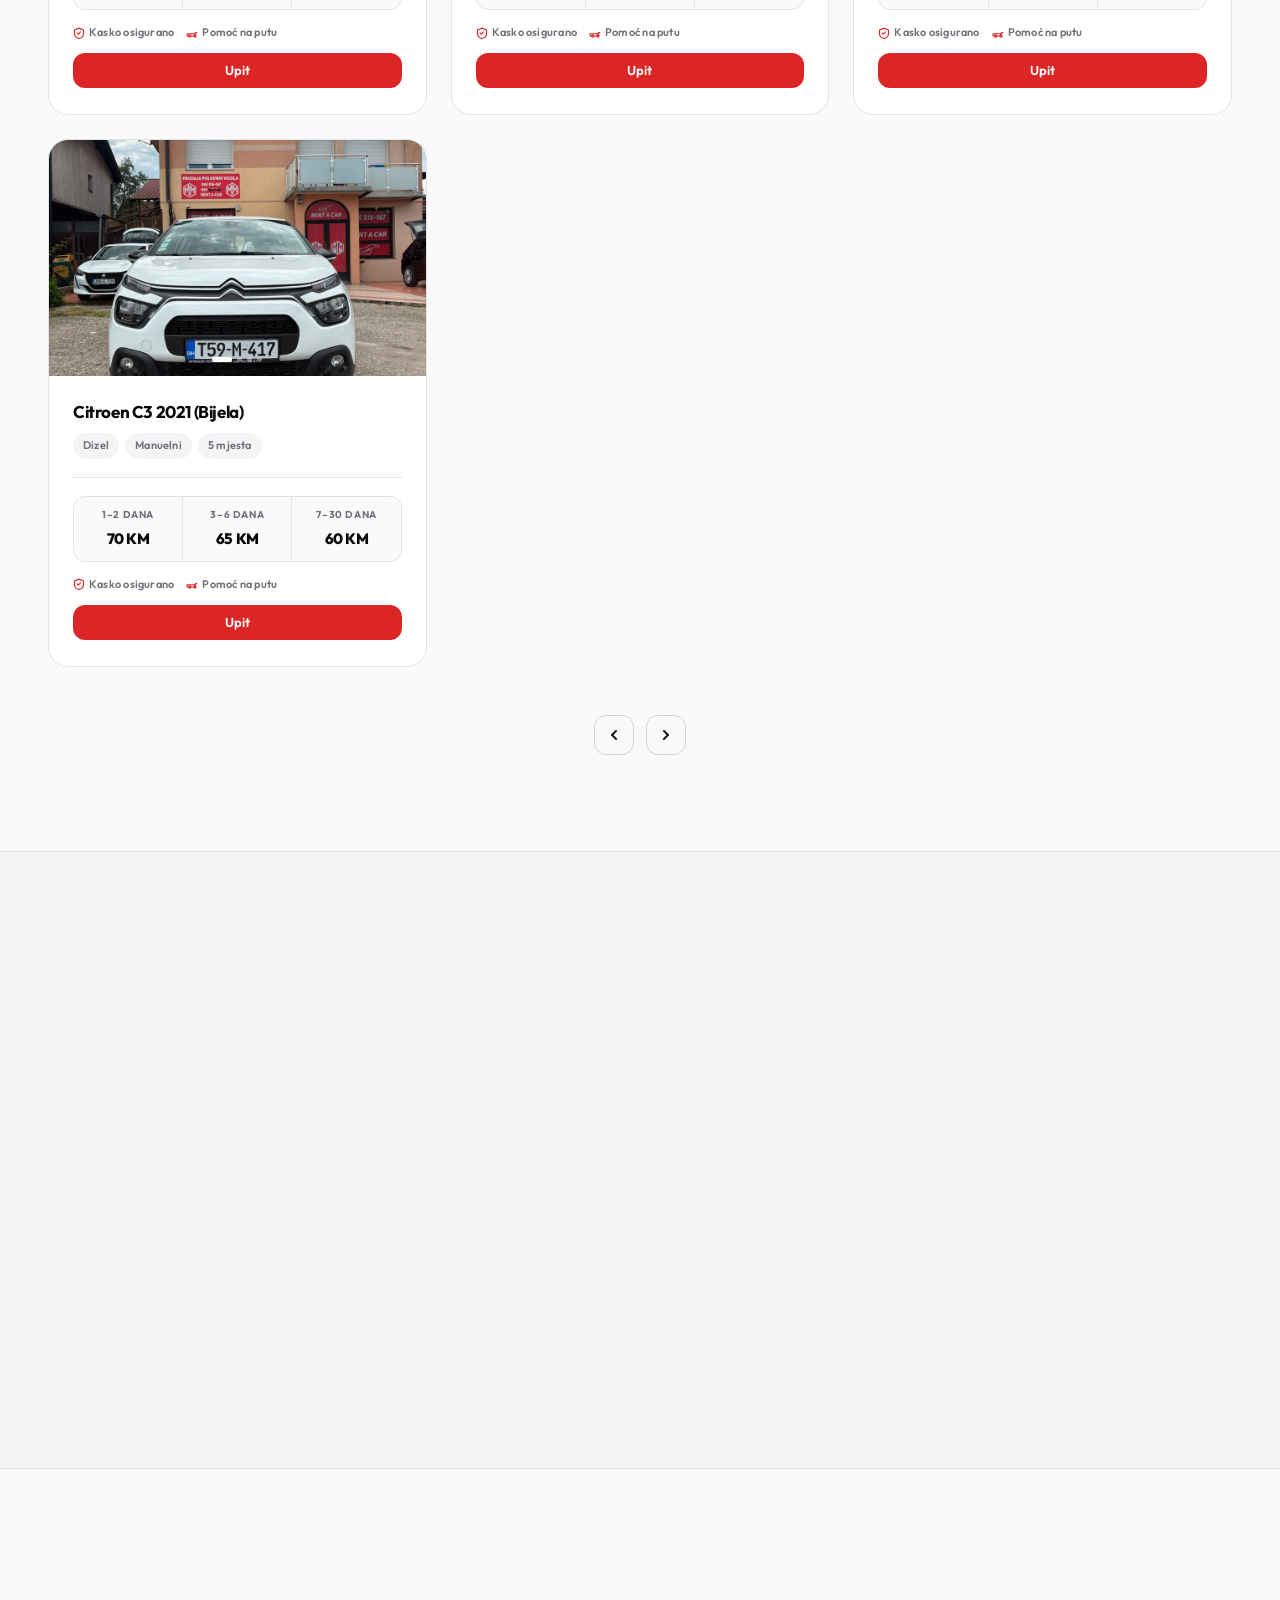
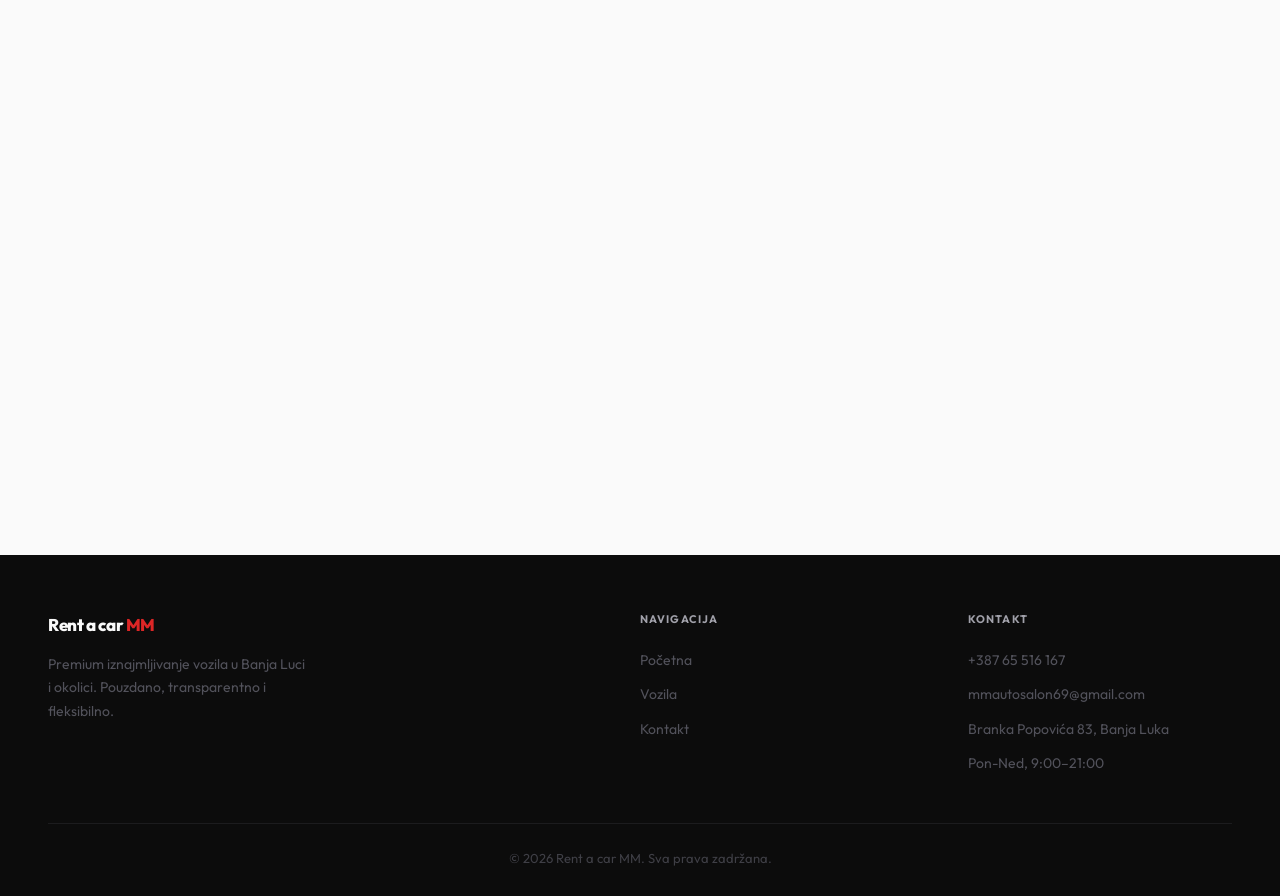
==== commit 768c6a8d: "Added vehicle C3 white." ====
--- a/index.html
+++ b/index.html
@@ -1512,6 +1512,110 @@
               </div>
             </div>
           </div>
+
+          <!-- 13: Citroen C3 Bijeli -->
+          <div class="car-card" data-tags="diesel manual">
+            <div class="car-slider" data-slider>
+              <img
+                src="images/citroen-c3-bijeli/citroen-c3-bijeli-prednja.jpeg"
+                alt="Citroen C3 Bijeli prednja"
+                class="active"
+                loading="lazy"
+              />
+              <img
+                src="images/citroen-c3-bijeli/citroen-c3-bijeli-bocna.jpeg"
+                alt="Citroen C3 Bijeli bočna"
+                loading="lazy"
+              />
+              <img
+                src="images/citroen-c3-bijeli/citroen-c3-bijeli-zadnja.jpeg"
+                alt="Citroen C3 Bijeli zadnja"
+                loading="lazy"
+              />
+              <img
+                src="images/citroen-c3-bijeli/citroen-c3-bijeli-unutrasnja.jpeg"
+                alt="Citroen C3 Bijeli unutrašnjost"
+                loading="lazy"
+              />
+              <button class="slider-btn prev" aria-label="Prethodna">
+                &#8249;
+              </button>
+              <button class="slider-btn next" aria-label="Sljedeća">
+                &#8250;
+              </button>
+              <div class="slider-dots">
+                <button class="slider-dot active" aria-label="Slajd 1"></button>
+                <button class="slider-dot" aria-label="Slajd 2"></button>
+                <button class="slider-dot" aria-label="Slajd 3"></button>
+                <button class="slider-dot" aria-label="Slajd 4"></button>
+              </div>
+            </div>
+            <div class="car-body">
+              <h3 class="car-name">Citroen C3 2021 (Bijela)</h3>
+              <div class="car-meta">
+                <span class="car-tag" data-i18n="tag_diesel">Dizel</span>
+                <span class="car-tag" data-i18n="tag_manual">Manuelni</span>
+                <span class="car-tag" data-i18n="tag_seats">5 mjesta</span>
+              </div>
+              <div class="car-footer">
+                <div class="car-pricing">
+                  <div class="price-tier">
+                    <span class="price-tier-days" data-i18n="price_1_2"
+                      >1–2 dana</span
+                    ><span class="price-tier-price">70 KM</span>
+                  </div>
+                  <div class="price-tier">
+                    <span class="price-tier-days" data-i18n="price_3_6"
+                      >3–6 dana</span
+                    ><span class="price-tier-price">65 KM</span>
+                  </div>
+                  <div class="price-tier">
+                    <span class="price-tier-days" data-i18n="price_7_30"
+                      >7–30 dana</span
+                    ><span class="price-tier-price">60 KM</span>
+                  </div>
+                </div>
+
+                <div class="car-inclusions">
+                  <span class="car-inclusion"
+                    ><svg
+                      viewBox="0 0 16 16"
+                      fill="none"
+                      stroke="currentColor"
+                      stroke-width="1.5"
+                      stroke-linecap="round"
+                      stroke-linejoin="round"
+                      aria-hidden="true"
+                    >
+                      <use href="#icon-shield" /></svg
+                    ><span data-i18n="vehicle_incl_insurance"
+                      >Kasko osigurano</span
+                    ></span
+                  >
+                  <span class="car-inclusion"
+                    ><svg
+                      viewBox="0 0 16 16"
+                      fill="none"
+                      stroke="currentColor"
+                      stroke-width="1.5"
+                      stroke-linecap="round"
+                      stroke-linejoin="round"
+                      aria-hidden="true"
+                    >
+                      <use href="#icon-roadside" /></svg
+                    ><span data-i18n="incl_roadside">Pomoć na putu</span></span
+                  >
+                </div>
+                <button
+                  class="btn btn-primary inquire-btn"
+                  data-car="Citroen C3 2021 (Bijela)"
+                  data-i18n="tag_inquiry"
+                >
+                  Upit
+                </button>
+              </div>
+            </div>
+          </div>
         </div>
 
         <!-- Pagination -->
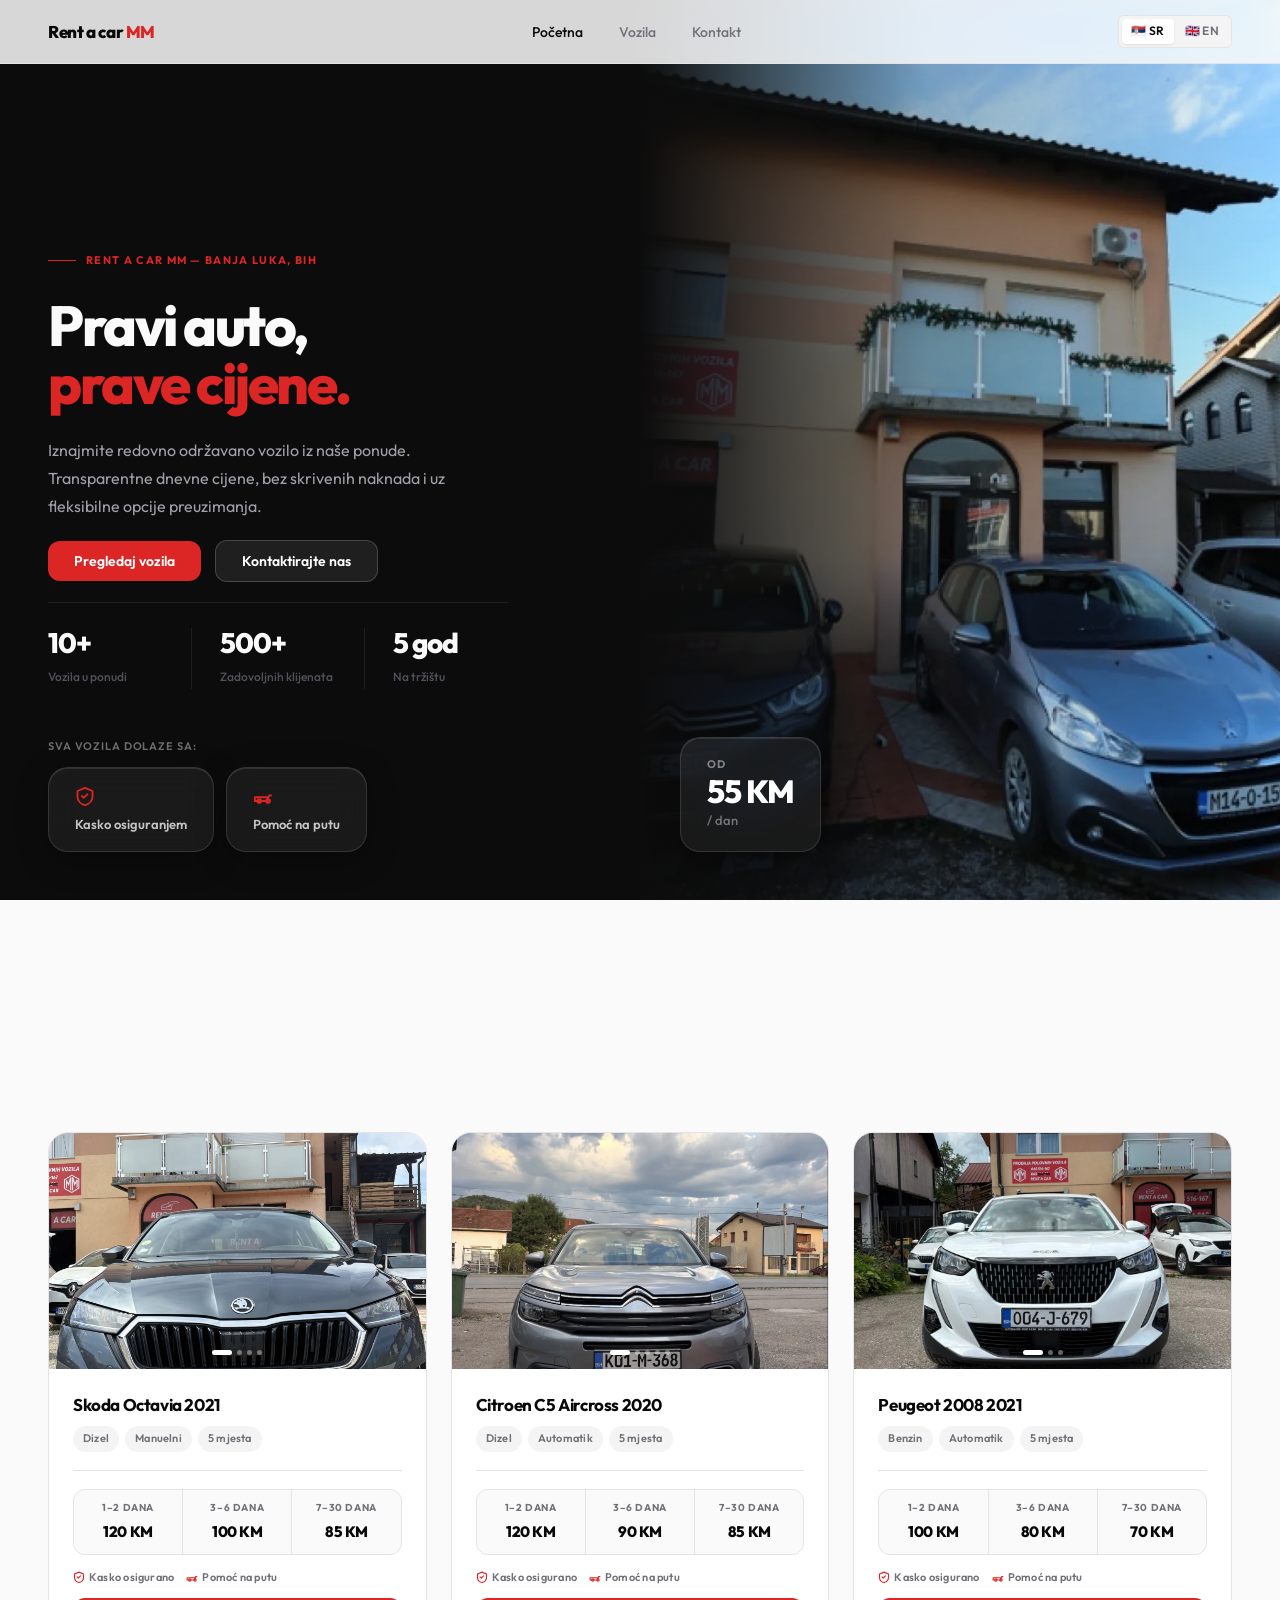
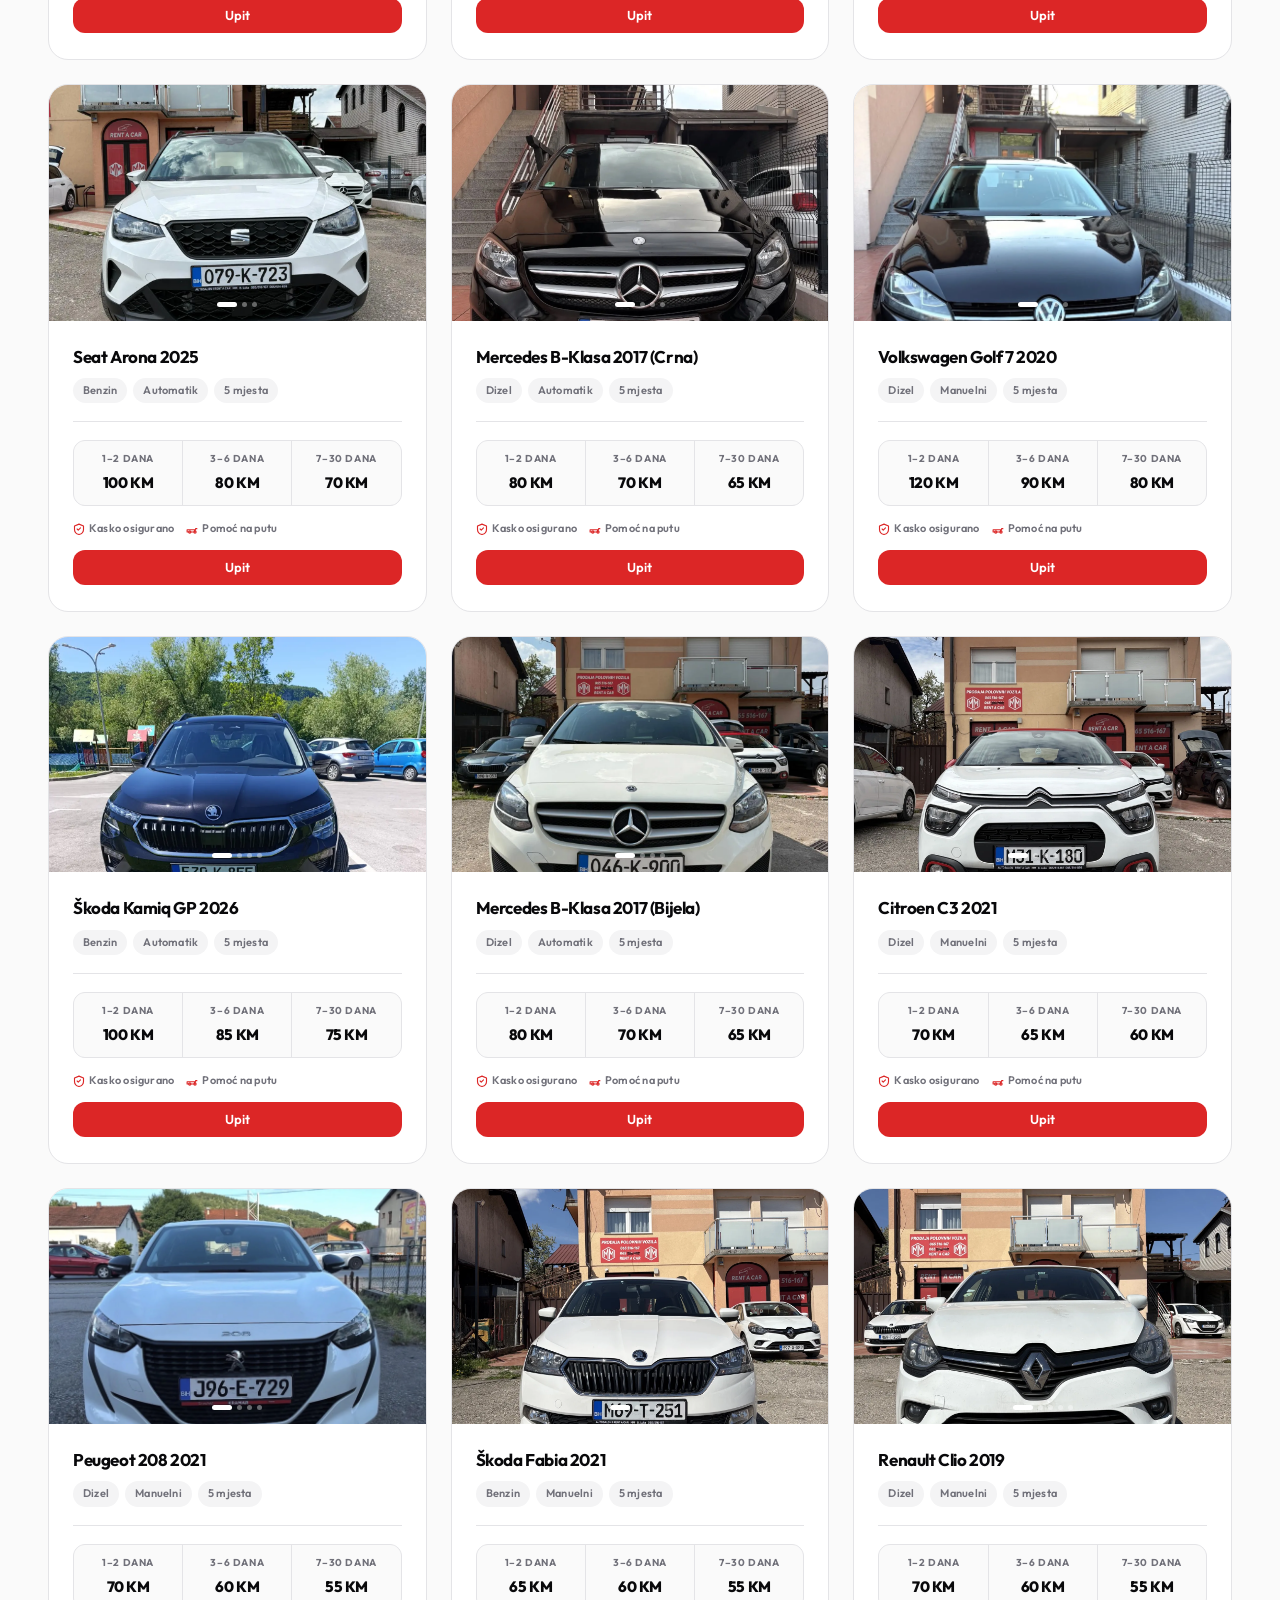
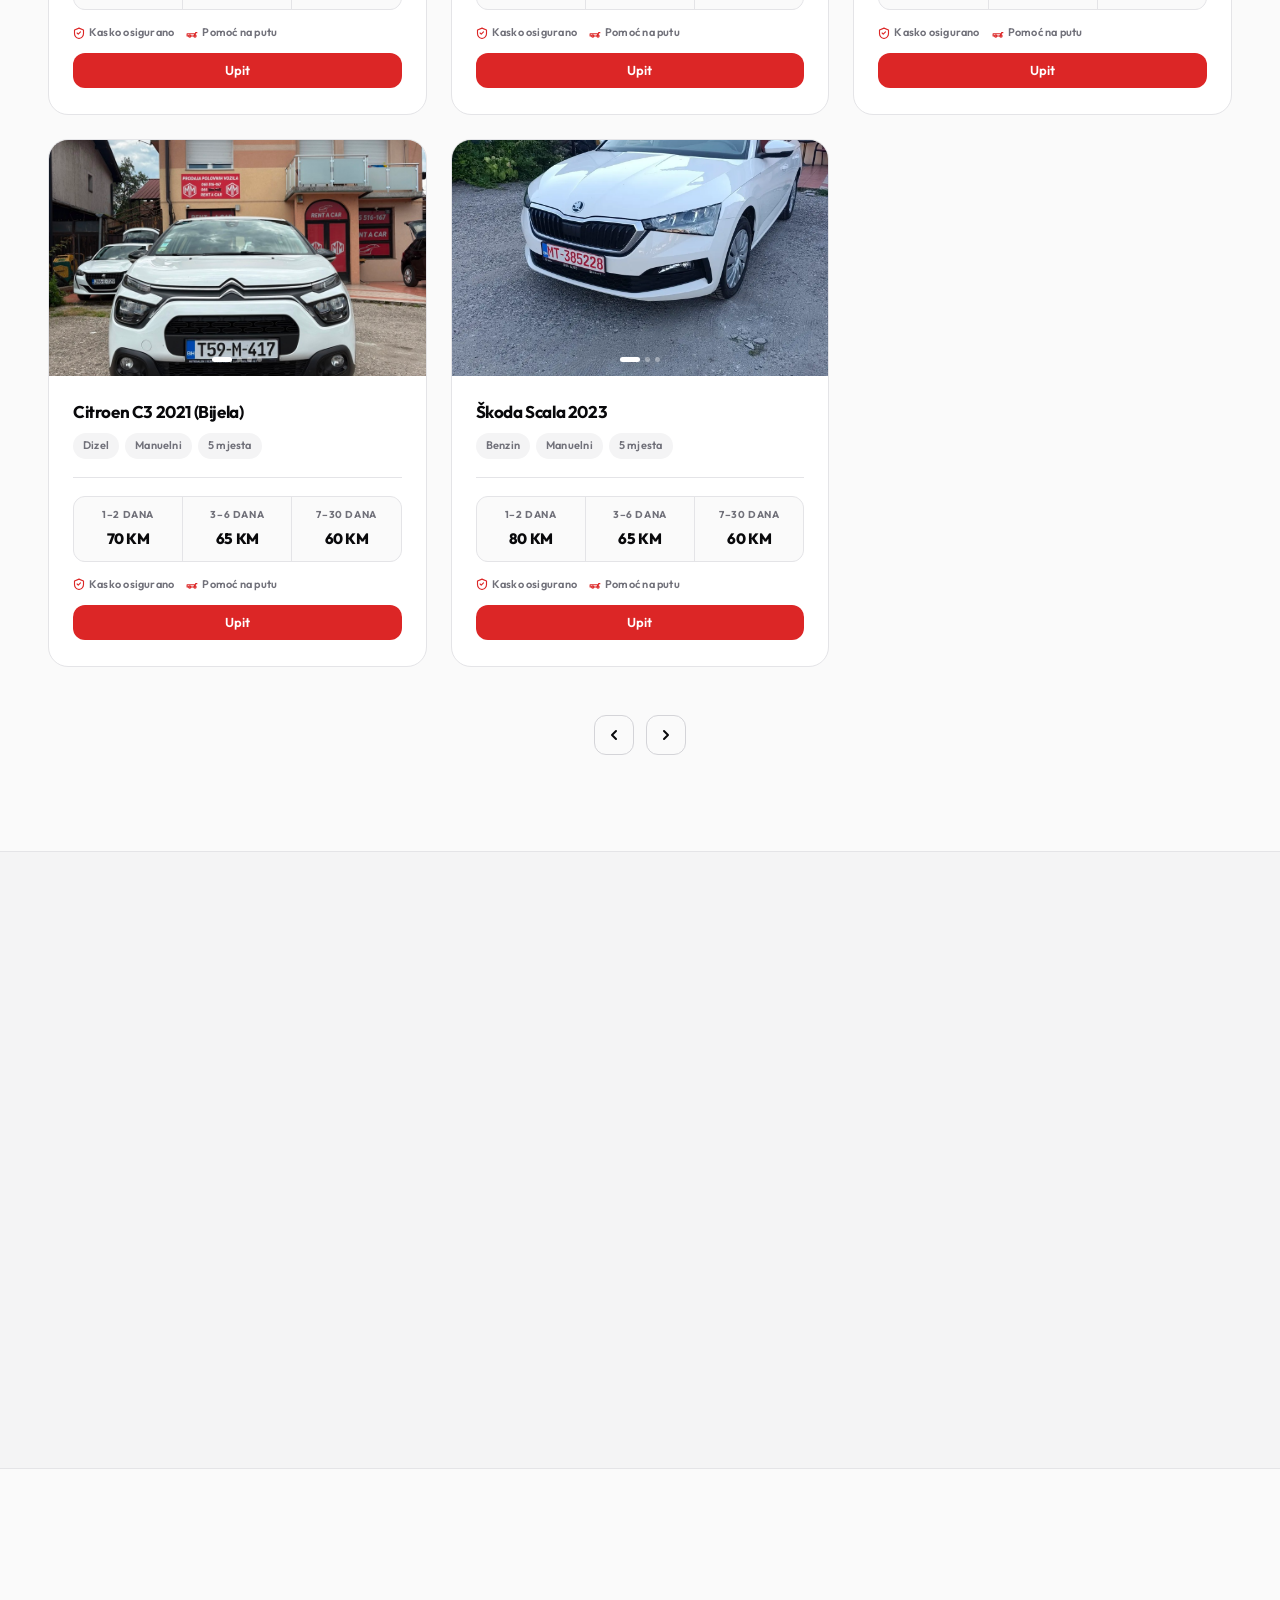
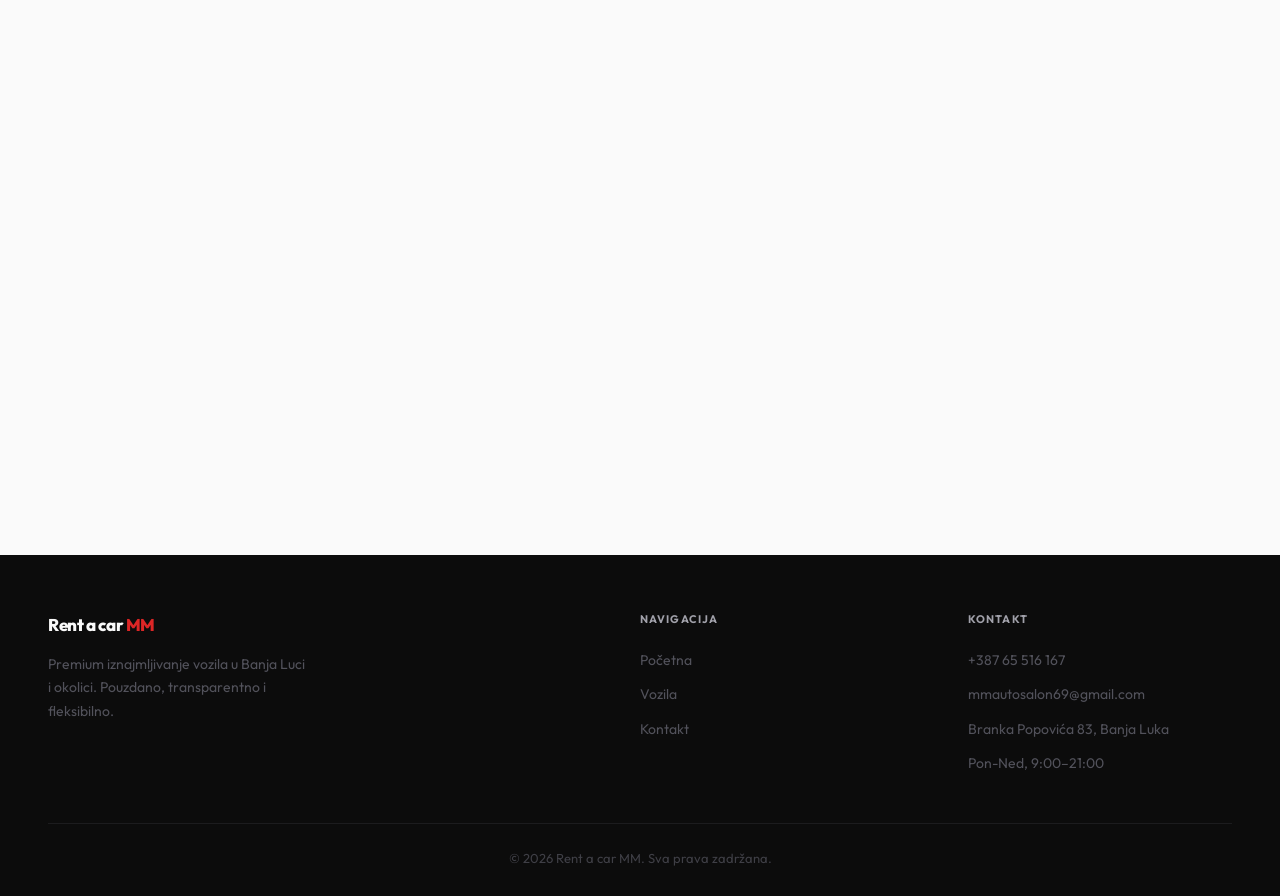
==== commit 4cb01934: "Added skoda scala vehicle." ====
--- a/index.html
+++ b/index.html
@@ -1616,6 +1616,104 @@
               </div>
             </div>
           </div>
+
+          <!-- 14: Škoda Scala -->
+          <div class="car-card" data-tags="petrol manual">
+            <div class="car-slider" data-slider>
+              <img
+                src="images/skoda-scala/skoda-scala-prednja.webp"
+                alt="Škoda Scala prednja"
+                class="active"
+                loading="lazy"
+              />
+              <img
+                src="images/skoda-scala/skoda-scala-bocna.webp"
+                alt="Škoda Scala bočna"
+                loading="lazy"
+              />
+              <img
+                src="images/skoda-scala/skoda-scala-zadnja.webp"
+                alt="Škoda Scala zadnja"
+                loading="lazy"
+              />
+              <button class="slider-btn prev" aria-label="Prethodna">
+                &#8249;
+              </button>
+              <button class="slider-btn next" aria-label="Sljedeća">
+                &#8250;
+              </button>
+              <div class="slider-dots">
+                <button class="slider-dot active" aria-label="Slajd 1"></button>
+                <button class="slider-dot" aria-label="Slajd 2"></button>
+                <button class="slider-dot" aria-label="Slajd 3"></button>
+              </div>
+            </div>
+            <div class="car-body">
+              <h3 class="car-name">Škoda Scala 2023</h3>
+              <div class="car-meta">
+                <span class="car-tag" data-i18n="tag_petrol">Benzin</span>
+                <span class="car-tag" data-i18n="tag_manual">Manuelni</span>
+                <span class="car-tag" data-i18n="tag_seats">5 mjesta</span>
+              </div>
+              <div class="car-footer">
+                <div class="car-pricing">
+                  <div class="price-tier">
+                    <span class="price-tier-days" data-i18n="price_1_2"
+                      >1–2 dana</span
+                    ><span class="price-tier-price">80 KM</span>
+                  </div>
+                  <div class="price-tier">
+                    <span class="price-tier-days" data-i18n="price_3_6"
+                      >3–6 dana</span
+                    ><span class="price-tier-price">65 KM</span>
+                  </div>
+                  <div class="price-tier">
+                    <span class="price-tier-days" data-i18n="price_7_30"
+                      >7–30 dana</span
+                    ><span class="price-tier-price">60 KM</span>
+                  </div>
+                </div>
+
+                <div class="car-inclusions">
+                  <span class="car-inclusion"
+                    ><svg
+                      viewBox="0 0 16 16"
+                      fill="none"
+                      stroke="currentColor"
+                      stroke-width="1.5"
+                      stroke-linecap="round"
+                      stroke-linejoin="round"
+                      aria-hidden="true"
+                    >
+                      <use href="#icon-shield" /></svg
+                    ><span data-i18n="vehicle_incl_insurance"
+                      >Kasko osigurano</span
+                    ></span
+                  >
+                  <span class="car-inclusion"
+                    ><svg
+                      viewBox="0 0 16 16"
+                      fill="none"
+                      stroke="currentColor"
+                      stroke-width="1.5"
+                      stroke-linecap="round"
+                      stroke-linejoin="round"
+                      aria-hidden="true"
+                    >
+                      <use href="#icon-roadside" /></svg
+                    ><span data-i18n="incl_roadside">Pomoć na putu</span></span
+                  >
+                </div>
+                <button
+                  class="btn btn-primary inquire-btn"
+                  data-car="Škoda Scala 2023"
+                  data-i18n="tag_inquiry"
+                >
+                  Upit
+                </button>
+              </div>
+            </div>
+          </div>
         </div>
 
         <!-- Pagination -->
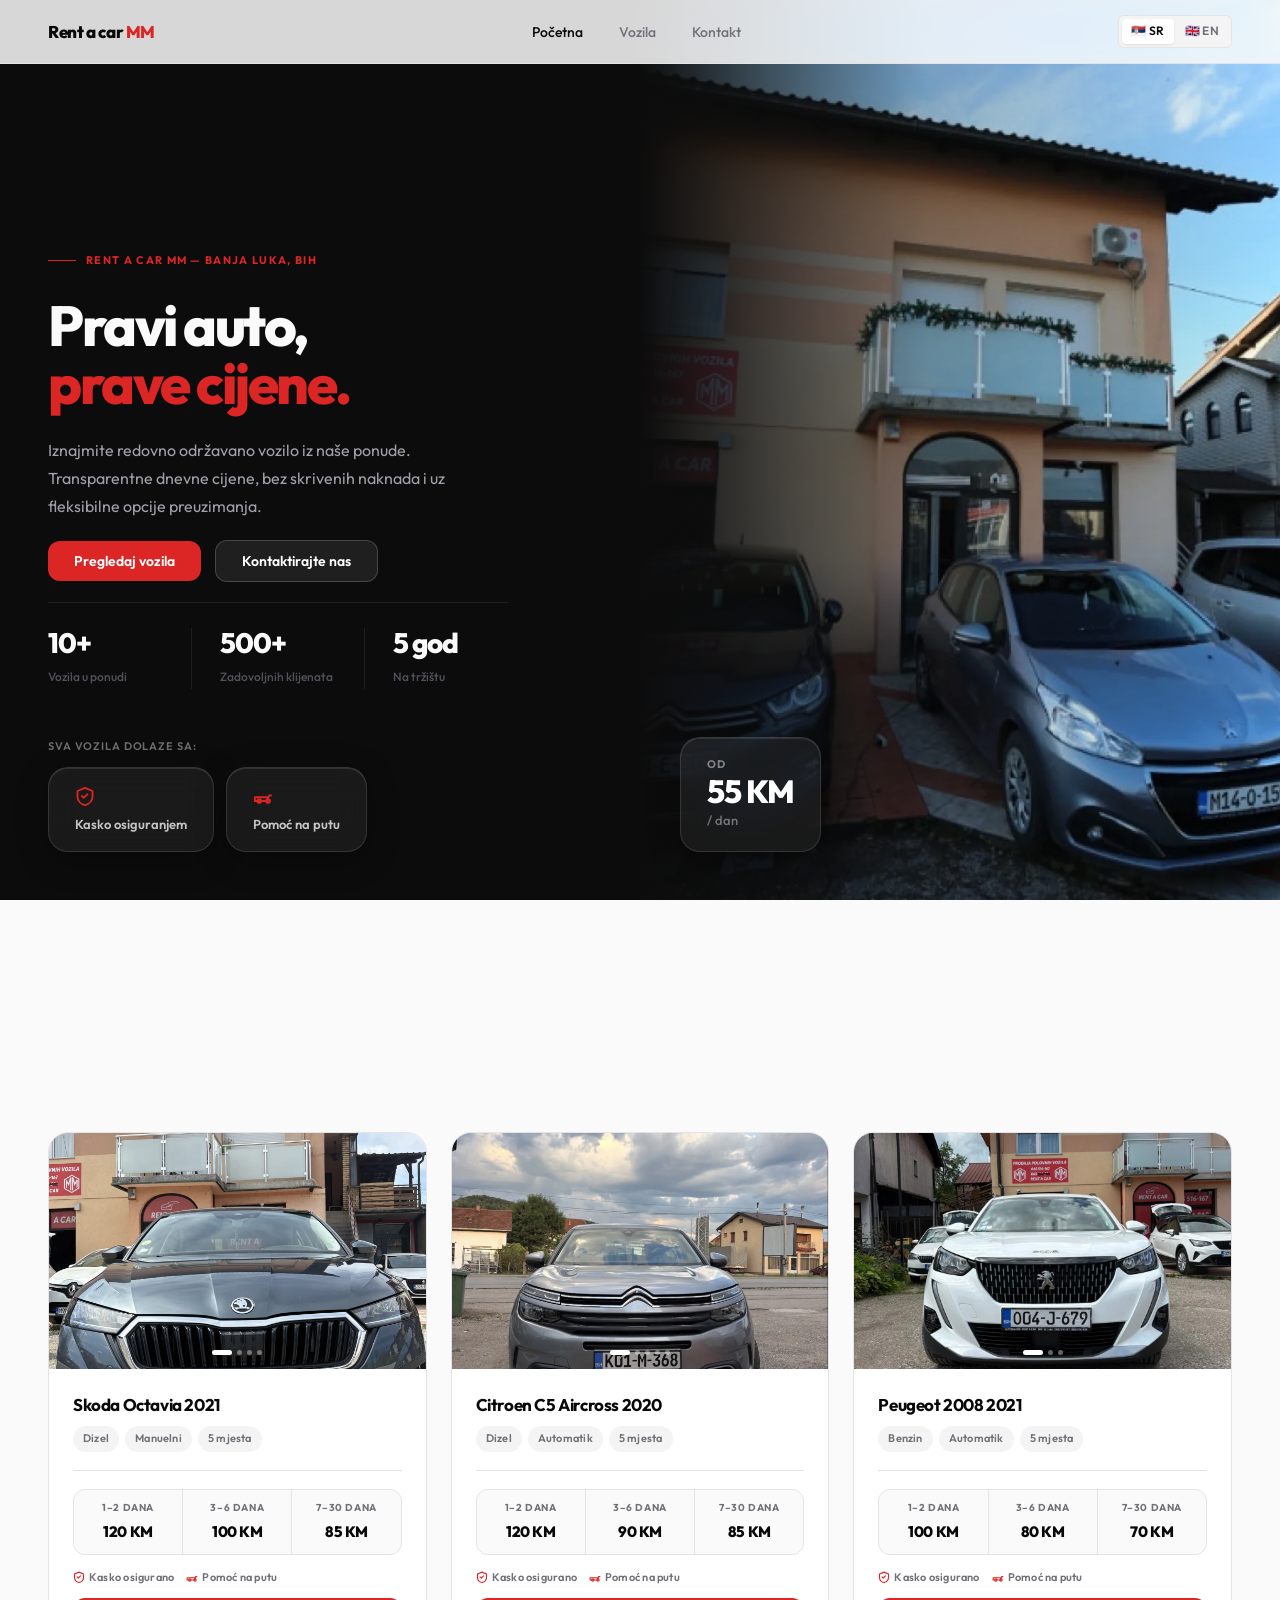
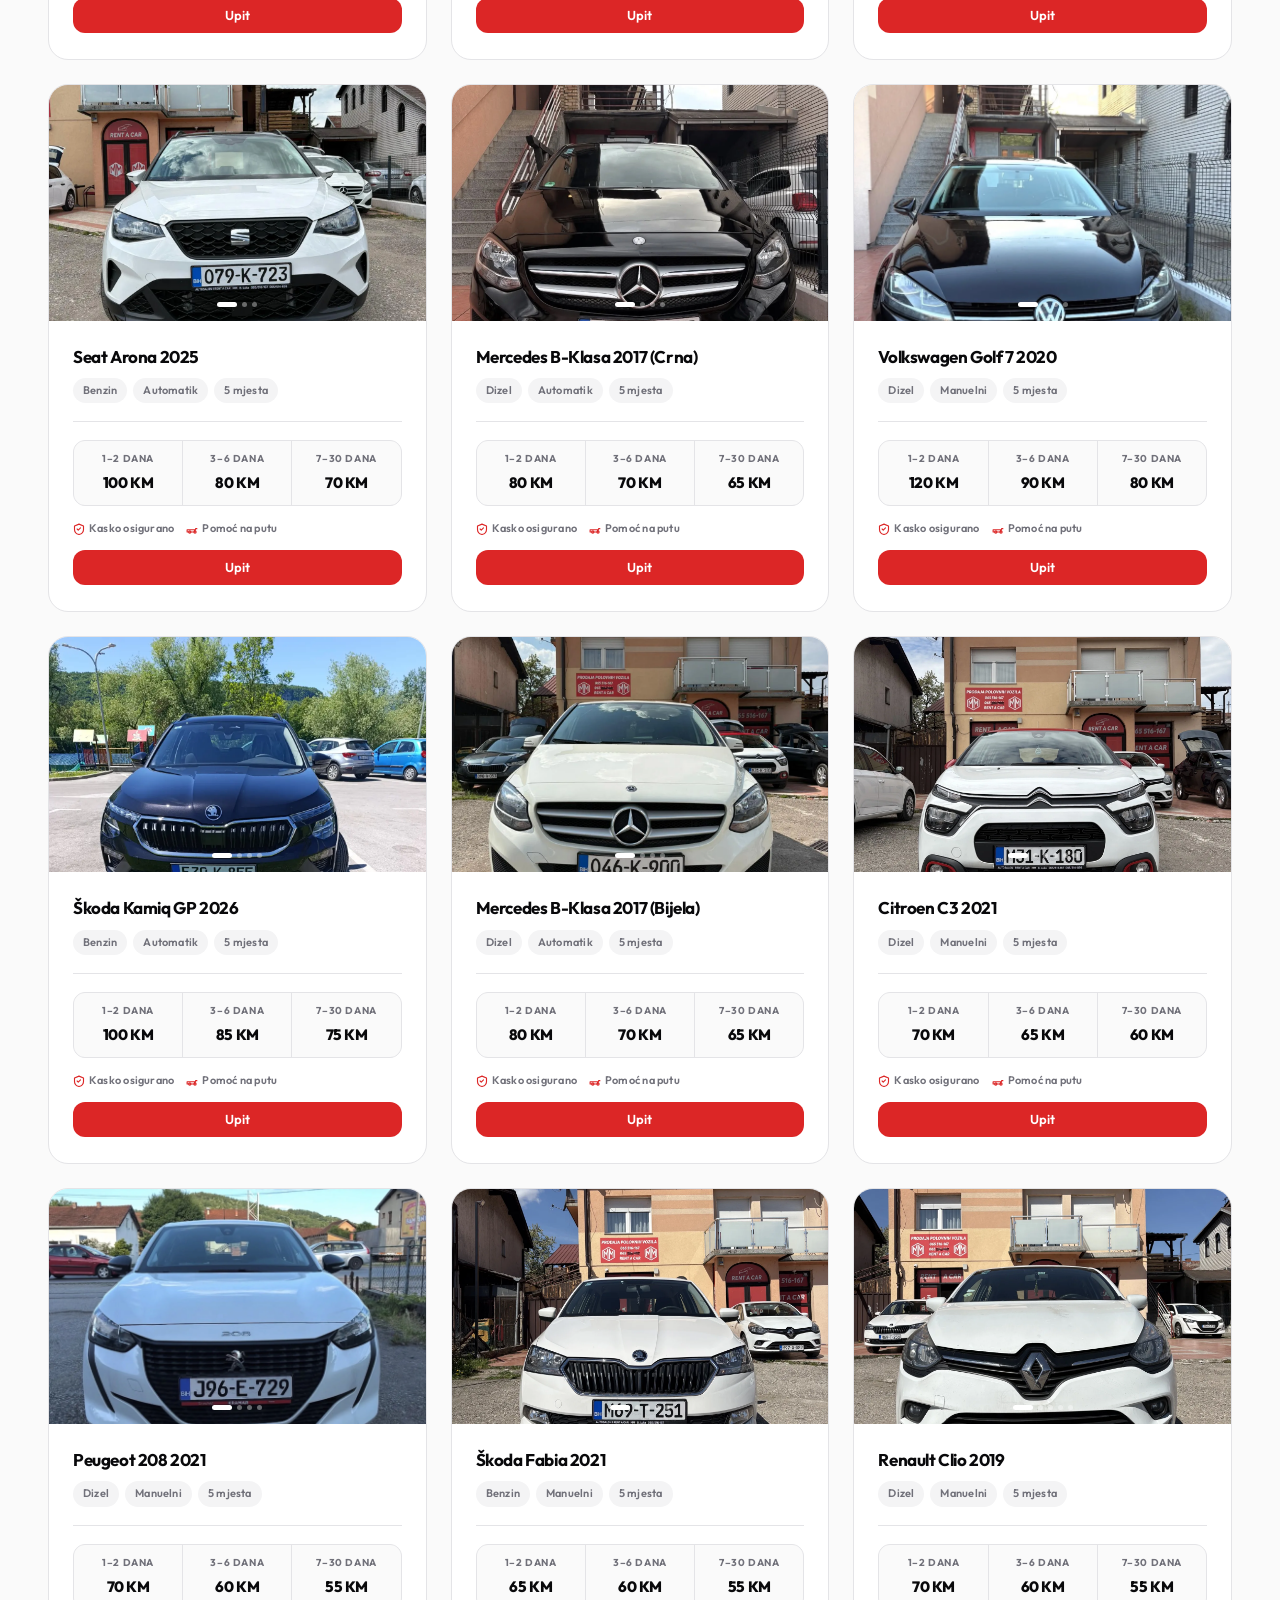
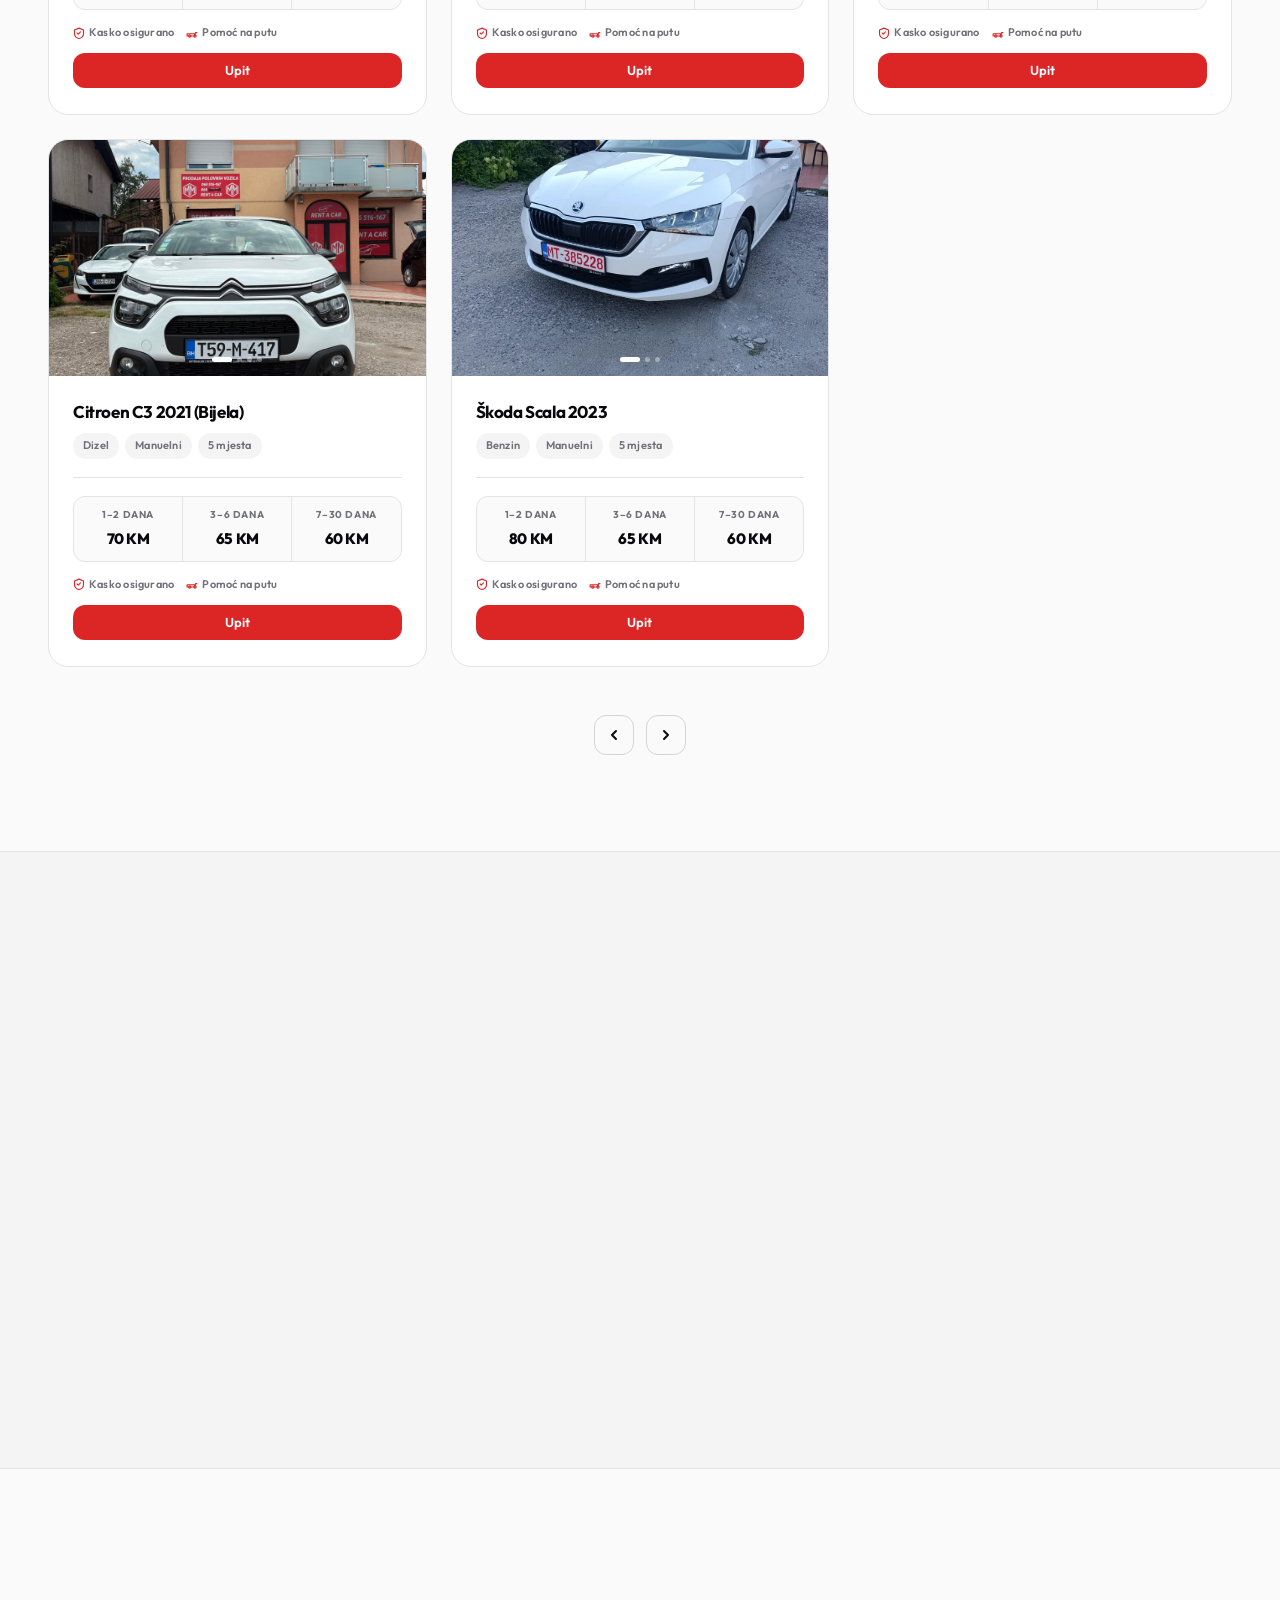
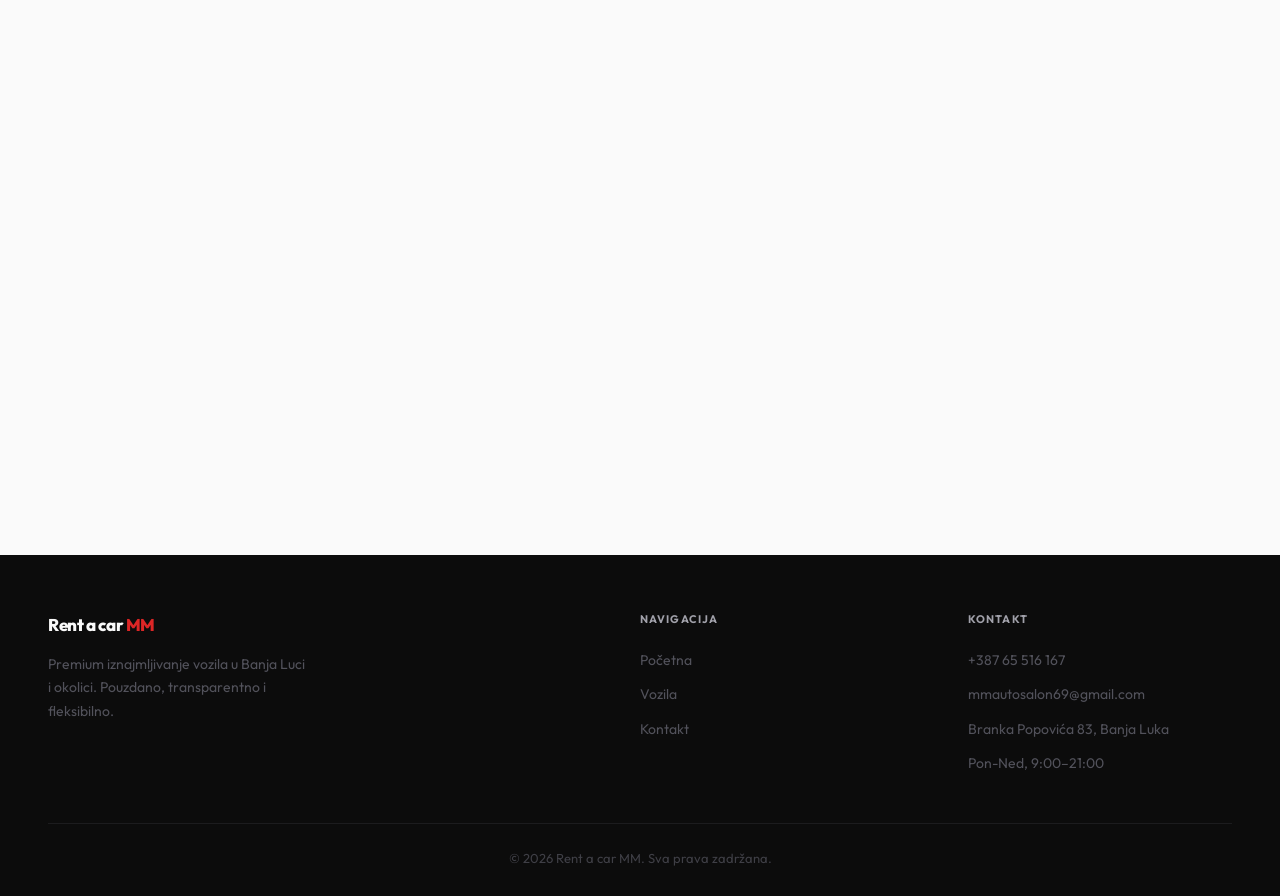
==== commit dbcd4bba: "Point canonical, sitemap and SEO URLs to www.rentacarmm.com The canonical URL and sitemap still refe" ====
--- a/index.html
+++ b/index.html
@@ -17,11 +17,11 @@
       content="Iznajmite auto u Banja Luci uz Rent a car MM. Pouzdana vozila, transparentne dnevne cijene, bez skrivenih naknada. Pozovite +387 65 516 167."
     />
     <meta name="robots" content="index, follow" />
-    <link rel="canonical" href="https://milorad-kecman.github.io/rentacar/" />
+    <link rel="canonical" href="https://www.rentacarmm.com/" />
     <meta property="og:type" content="website" />
     <meta
       property="og:url"
-      content="https://milorad-kecman.github.io/rentacar/"
+      content="https://www.rentacarmm.com/"
     />
     <meta property="og:title" content="Rent a car MM — Banja Luka" />
     <meta
@@ -30,7 +30,7 @@
     />
     <meta
       property="og:image"
-      content="https://milorad-kecman.github.io/rentacar/images/hero.jpg"
+      content="https://www.rentacarmm.com/images/hero.jpg"
     />
     <meta property="og:image:width" content="1200" />
     <meta property="og:image:height" content="630" />
@@ -44,7 +44,7 @@
     />
     <meta
       name="twitter:image"
-      content="https://milorad-kecman.github.io/rentacar/images/hero.jpg"
+      content="https://www.rentacarmm.com/images/hero.jpg"
     />
     <link
       rel="preload"
@@ -72,7 +72,7 @@
         "@context": "https://schema.org",
         "@type": "LocalBusiness",
         "name": "Rent a car MM",
-        "url": "https://milorad-kecman.github.io/rentacar/",
+        "url": "https://www.rentacarmm.com/",
         "telephone": "+38765516167",
         "email": "mmautosalon69@gmail.com",
         "address": {
